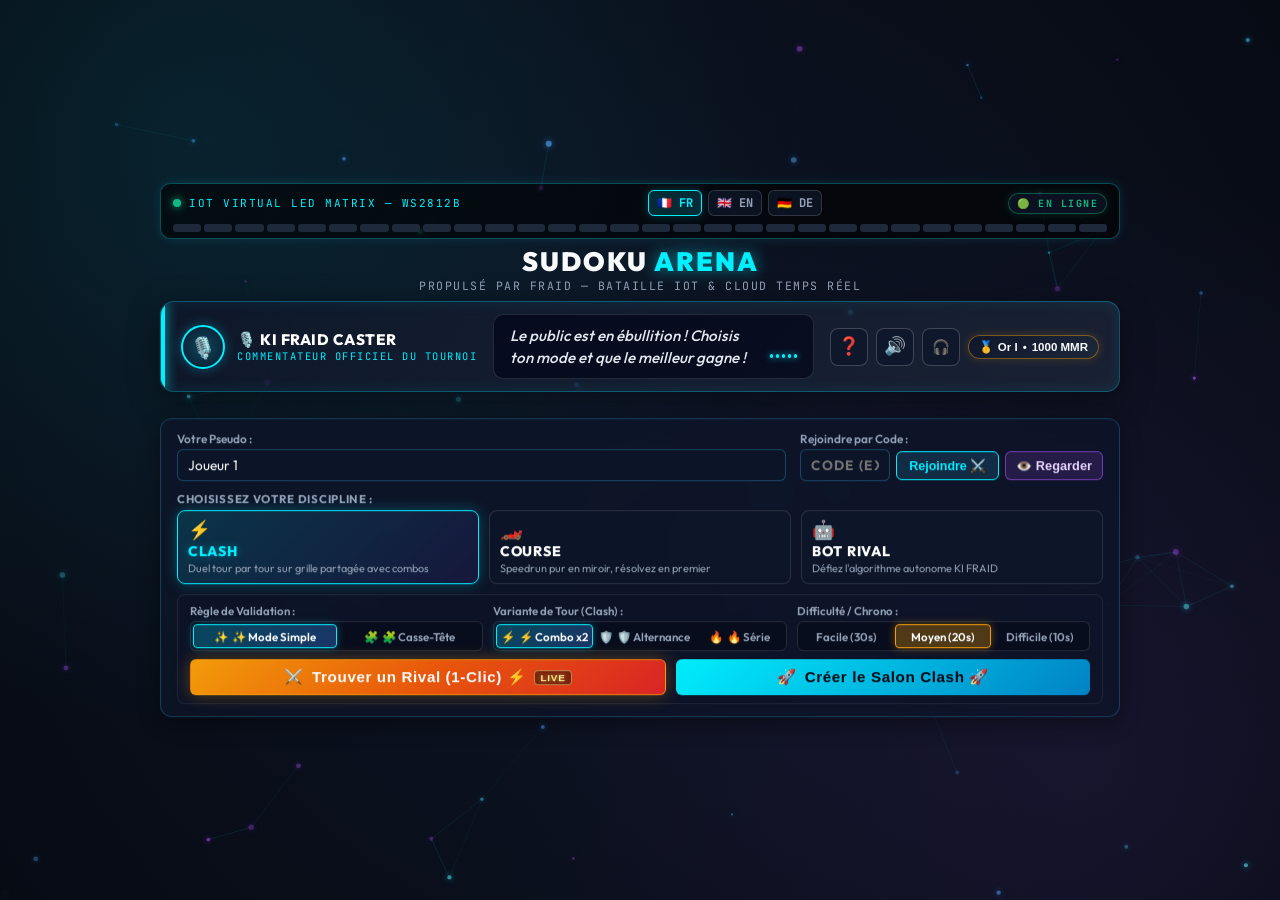
==== frontend/index.html @ df265c4c "fix(responsive): overhaul mobile viewport layout, touch targets, and segmented controls" ====
<!DOCTYPE html>
<html lang="fr">
<head>
    <meta charset="UTF-8">
    <meta name="viewport" content="width=device-width, initial-scale=1.0">
    <title>Sudoku Arena — Real-Time Multiplayer & AI</title>
    <meta name="description" content="Sudoku Arena – duel multijoueur en temps réel, IA KI FRAID, commentateur officiel et classements mondiaux.">
    <link rel="preconnect" href="https://fonts.googleapis.com">
    <link rel="preconnect" href="https://fonts.gstatic.com" crossorigin>
    <link href="https://fonts.googleapis.com/css2?family=JetBrains+Mono:wght@400;700;800&family=Outfit:wght@300;400;600;800;900&family=Rajdhani:wght@600;700&display=swap" rel="stylesheet">
    <!-- GSAP Animation Engine -->
    <script src="https://cdnjs.cloudflare.com/ajax/libs/gsap/3.12.5/gsap.min.js"></script>
    <link rel="stylesheet" href="css/style.css?v=19.0">
</head>
<body>
    <!-- Canvas particules de fond -->
    <canvas id="particleCanvas"></canvas>
    <div class="arena-container">
        <!-- Bandeau LED Virtuel IoT (WS2812b NeoPixel) -->
        <header class="iot-led-station">
            <div class="led-bar-label">
                <div class="iot-title-left">
                    <span class="pulse-dot" id="networkDot"></span>
                    <span data-i18n="iot_led_title">IOT VIRTUAL LED MATRIX — WS2812B</span>
                </div>
                <div class="lang-selector-group" id="langSelector">
                    <button class="lang-btn active" data-lang="fr" title="Français">🇫🇷 FR</button>
                    <button class="lang-btn" data-lang="en" title="English">🇬🇧 EN</button>
                    <button class="lang-btn" data-lang="de" title="Deutsch">🇩🇪 DE</button>
                </div>
                <div class="network-badge online" id="networkBadge">
                    <span id="networkStatusText" data-i18n="online_status">🟢 EN LIGNE</span>
                </div>
            </div>
            <div class="led-strip" id="ledStrip" role="region" aria-label="Bandeau LED de statut de jeu">
                <!-- 30 pixels LED générés par JS -->
            </div>
        </header>

        <!-- Titre & Statut -->
        <div class="brand-header">
            <h1 class="glitch-title">SUDOKU <span class="neon-accent">ARENA</span></h1>
            <p class="subtitle" data-i18n="subtitle">POWERED BY FRAID — REAL-TIME CLOUD & IOT BATTLE</p>
        </div>

        <!-- Pupitre Régie / Commentateur Officiel KI FRAID Caster -->
        <section class="caster-hud-card" id="casterHudCard" aria-label="Commentateur Officiel KI FRAID Caster">
            <div class="caster-profile">
                <div class="caster-avatar-ring">
                    <span class="caster-mic-glow">🎙️</span>
                </div>
                <div class="caster-info">
                    <span class="caster-name" data-i18n="caster_title">🎙️ KI FRAID CASTER</span>
                    <span class="caster-badge-sub" data-i18n="caster_badge">COMMENTATEUR OFFICIEL DU TOURNOI</span>
                </div>
            </div>
            <div class="caster-bubble-container" id="casterSpeechBubble">
                <p class="caster-speech-text" id="casterSpeechText">« Bienvenue dans l'arène ! Prépare tes neurones, chaque coup compte ! »</p>
            </div>
            <div class="caster-actions-row">
                <button id="btnOpenGuide" class="caster-audio-toggle" title="Guide & Règles de l'Arène" aria-label="Guide">❓</button>
                <button id="btnToggleVoice" class="caster-audio-toggle" title="Activer / Couper la voix de synthèse">
                    <span id="voiceIcon">🔊</span>
                </button>
                <a href="audio-benchmark.html" class="caster-audio-toggle" style="text-decoration:none;font-size:0.9rem;" title="Banc d'Essai & Choix des Voix">🎧</a>
                <button id="btnOpenProfile" class="player-rank-pill" title="Profil & Rang E-Sport">
                    <span id="profileRankIcon">🥇</span> <span id="profileRankTitle">Or I</span> • <span id="profileMmrText">1000 MMR</span>
                </button>
            </div>
        </section>

        <!-- Section Lobby (Arena Command Center) -->
        <main id="lobbySection" class="glass-card lobby-card command-center">
            <!-- Ligne Haut : Pseudo & Entrée Rapide Code Ami -->
            <div class="command-top-bar">
                <div class="player-identity-group">
                    <label for="playerName" data-i18n="your_name">Votre Pseudo :</label>
                    <input type="text" id="playerName" data-i18n-placeholder="pseudo_placeholder" placeholder="ex: NeoSolver" maxlength="15" value="Joueur 1">
                </div>
                <div class="quick-join-group">
                    <label for="joinCodeInput" data-i18n="join_title">Rejoindre par Code :</label>
                    <div class="quick-join-input-wrap">
                        <input type="text" id="joinCodeInput" data-i18n-placeholder="join_placeholder" placeholder="CODE" maxlength="4">
                        <button id="btnJoinRoom" class="btn btn-secondary btn-join-compact" data-i18n="btn_join">Rejoindre ⚔️</button>
                        <button id="btnSpectateRoom" class="btn btn-outline-spectate btn-join-compact" title="Observer le duel en direct" data-i18n="btn_spectate">👁️ Regarder</button>
                    </div>
                </div>
            </div>

            <!-- Choix de la Discipline E-Sport (3 Cartes Interactives) -->
            <div class="discipline-section">
                <span class="discipline-label" data-i18n="discipline_label">CHOISISSEZ VOTRE DISCIPLINE :</span>
                <div class="discipline-grid">
                    <!-- Carte 1 : Clash -->
                    <div class="discipline-card active" data-mode="clash" id="cardModeClash">
                        <div class="card-glow-indicator"></div>
                        <div class="discipline-icon">⚡</div>
                        <div class="discipline-title" data-i18n="mode_clash_title">CLASH</div>
                        <div class="discipline-desc" data-i18n="mode_clash_desc">Duel tour par tour sur grille partagée avec combos</div>
                    </div>

                    <!-- Carte 2 : Course -->
                    <div class="discipline-card" data-mode="race" id="cardModeRace">
                        <div class="card-glow-indicator"></div>
                        <div class="discipline-icon">🏎️</div>
                        <div class="discipline-title" data-i18n="mode_race_title">COURSE</div>
                        <div class="discipline-desc" data-i18n="mode_race_desc">Speedrun pur en miroir, résolvez en premier</div>
                    </div>

                    <!-- Carte 3 : Bot Rival -->
                    <div class="discipline-card" data-mode="solo_ai" id="cardModeAi">
                        <div class="card-glow-indicator"></div>
                        <div class="discipline-icon">🤖</div>
                        <div class="discipline-title" data-i18n="mode_ai_title">BOT RIVAL</div>
                        <div class="discipline-desc" data-i18n="mode_ai_desc">Défiez l'algorithme autonome KI FRAID</div>
                    </div>
                </div>
            </div>

            <!-- Paramètres Contextuels Intelligents -->
            <div class="parameters-deck" id="parametersDeck">
                <!-- Inputs cachés assurant la rétro-compatibilité 100% avec l'API -->
                <input type="hidden" id="gameMode" value="clash">
                <input type="hidden" id="clashRule" value="combo_capped">
                <input type="hidden" id="validationMode" value="simple">
                <input type="hidden" id="gameDifficulty" value="medium">

                <div class="params-row">
                    <!-- Règle de validation (Présente dans tous les modes) -->
                    <div class="param-item param-validation">
                        <label class="param-label" data-i18n="validation_rule_label">Règle de Validation :</label>
                        <div class="segmented-bar" id="segValidation">
                            <button type="button" class="seg-item active" data-val="simple" id="segValSimple">
                                <span class="seg-icon">✨</span> <span data-i18n="val_simple">Mode Simple</span>
                            </button>
                            <button type="button" class="seg-item" data-val="strict" id="segValStrict">
                                <span class="seg-icon">🧩</span> <span data-i18n="val_strict">Casse-Tête</span>
                            </button>
                        </div>
                    </div>

                    <!-- Variante de Tour (Uniquement en mode Clash) -->
                    <div class="param-item param-clash-rule" id="paramClashRuleWrap">
                        <label class="param-label" data-i18n="clash_rule_label">Variante de Tour (Clash) :</label>
                        <div class="segmented-bar" id="segClashRule">
                            <button type="button" class="seg-item active" data-val="combo_capped" title="1 coup bonus max">
                                <span class="seg-icon">⚡</span> <span data-i18n="clash_combo_capped">Combo x2</span>
                            </button>
                            <button type="button" class="seg-item" data-val="strict" title="1 coup par tour">
                                <span class="seg-icon">🛡️</span> <span data-i18n="clash_strict">Alternance</span>
                            </button>
                            <button type="button" class="seg-item" data-val="unlimited" title="Tant qu'on réussit">
                                <span class="seg-icon">🔥</span> <span data-i18n="clash_unlimited">Série</span>
                            </button>
                        </div>
                    </div>

                    <!-- Difficulté / Chrono -->
                    <div class="param-item param-diff">
                        <label class="param-label" id="labelDifficulty" data-i18n="difficulty_label">Difficulté / Chrono :</label>
                        <div class="segmented-bar seg-diff" id="segDiff">
                            <button type="button" class="seg-item seg-easy" data-val="easy" id="segDiffEasy">
                                <span data-i18n="diff_easy">Facile (30s)</span>
                            </button>
                            <button type="button" class="seg-item seg-medium active" data-val="medium" id="segDiffMedium">
                                <span data-i18n="diff_medium">Moyen (20s)</span>
                            </button>
                            <button type="button" class="seg-item seg-hard" data-val="hard" id="segDiffHard">
                                <span data-i18n="diff_hard">Difficile (10s)</span>
                            </button>
                        </div>
                    </div>
                </div>

                <!-- Boutons d'Action Lobby (Matchmaking 1-Clic & Salon Privé) -->
                <div class="lobby-launch-row" id="lobbyLaunchRow">
                    <button id="btnQuickMatch" class="btn btn-matchmaking btn-command-launch" type="button">
                        <span class="matchmaking-pulse-icon">⚔️</span>
                        <span id="quickMatchBtnText" data-i18n="btn_quick_match">Trouver un Rival (1-Clic) ⚡</span>
                        <span class="quick-match-badge">LIVE</span>
                    </button>
                    <button id="btnMainLaunch" class="btn btn-primary btn-command-launch" type="button">
                        <span id="launchBtnIcon">🚀</span>
                        <span id="launchBtnText" data-i18n="btn_create_clash">Créer le Salon Clash 🚀</span>
                    </button>
                </div>
            </div>
        </main>

        <!-- Section Match (Grille & Duels) -->
        <main id="gameSection" class="game-layout hidden">
            <!-- Panneau Haut : Match Info & Barres de Progression -->
            <div class="match-bar glass-card">
                <div class="room-badge">
                    <span data-i18n="room_label">SALON :</span> <span id="displayRoomCode" class="room-code-tag">----</span>
                    <span id="displayModeBadge" class="mode-badge">⚡ CLASH</span>
                    <span id="displaySpectatorBadge" class="spectator-badge-pill" title="Spectateurs en direct">👁️ <span id="spectatorCount">0</span></span>
                    <span id="spectatorRoleTag" class="spectator-role-tag hidden" data-i18n="spectator_role_label">MODE SPECTATEUR</span>
                </div>

                <!-- Ghost Progress Bars -->
                <div class="players-progress-container">
                    <div class="player-progress-bar" id="p1Card">
                        <div class="player-info">
                            <span id="p1Name" class="player-tag p1-tag" data-i18n="p1_default">Moi</span>
                            <span id="p1Score">0 pts</span>
                        </div>
                        <div class="track">
                            <div id="p1ProgressFill" class="fill fill-p1" style="width: 0%"></div>
                        </div>
                    </div>

                    <div class="player-progress-bar" id="p2Card">
                        <div class="player-info">
                            <span id="p2Name" class="player-tag p2-tag" data-i18n="p2_default">Adversaire</span>
                            <span id="p2Score">0 pts</span>
                        </div>
                        <div class="track">
                            <div id="p2ProgressFill" class="fill fill-p2" style="width: 0%"></div>
                        </div>
                    </div>
                </div>

                <div class="match-status-badge" id="matchStatusText" data-i18n="waiting_player">En attente...</div>

                <!-- Barre de Chrono par Tour (Mode Clash) -->
                <div class="turn-timer-wrapper" id="turnTimerWrapper">
                    <div class="turn-timer-header">
                        <span id="turnLabel" class="turn-label" data-i18n="your_turn">⏳ À VOTRE TOUR !</span>
                        <span id="turnCountdown" class="turn-seconds">20s</span>
                    </div>
                    <div class="turn-timer-track">
                        <div id="turnTimerFill" class="turn-timer-fill" style="width: 100%"></div>
                    </div>
                </div>
            </div>

            <!-- Grille Sudoku 9x9 et Clavier -->
            <div class="arena-board-wrapper">
                <div class="sudoku-board-container glass-card">
                    <div class="sudoku-grid" id="sudokuGrid">
                        <!-- 81 cellules générées par JS -->
                    </div>
                </div>

                <!-- Pavé Tactile / Contrôles -->
                <div class="controls-container glass-card">
                    <div class="numpad-grid">
                        <button class="numpad-btn" data-val="1">1</button>
                        <button class="numpad-btn" data-val="2">2</button>
                        <button class="numpad-btn" data-val="3">3</button>
                        <button class="numpad-btn" data-val="4">4</button>
                        <button class="numpad-btn" data-val="5">5</button>
                        <button class="numpad-btn" data-val="6">6</button>
                        <button class="numpad-btn" data-val="7">7</button>
                        <button class="numpad-btn" data-val="8">8</button>
                        <button class="numpad-btn" data-val="9">9</button>
                    </div>

                    <div class="board-actions">
                        <button id="btnErase" class="btn btn-action" data-i18n="btn_erase">Effacer ⌫</button>
                        <button id="btnStartGame" class="btn btn-primary hidden" data-i18n="btn_start">Démarrer le Duel 🔥</button>
                        <button id="btnLeaveRoom" class="btn btn-danger" data-i18n="btn_leave">Quitter 🚪</button>
                    </div>

                    <!-- Hype Wheel & Émotes E-Sport Spectateurs/Joueurs -->
                    <div class="emote-hype-container" id="emoteHypeContainer">
                        <div class="hype-meter-wrapper">
                            <span class="hype-label">🔥 HYPE</span>
                            <div class="hype-track">
                                <div id="hypeProgressFill" class="hype-fill" style="width: 50%"></div>
                            </div>
                            <span id="hypeScoreText" class="hype-pct">50%</span>
                        </div>
                        <div class="emote-buttons-row">
                            <button class="btn-emote" data-emote="fire" title="Feu ! (F)">🔥</button>
                            <button class="btn-emote" data-emote="brain" title="Galaxy Brain ! (B)">🧠</button>
                            <button class="btn-emote" data-emote="speed" title="Speedrun Flash ! (S)">⚡</button>
                            <button class="btn-emote" data-emote="panic" title="Panique ! (P)">😱</button>
                            <button class="btn-emote" data-emote="gg" title="GG / Bien joué ! (G)">👏</button>
                            <button class="btn-emote" data-emote="fraid" title="KI FRAID ! (K)">🤖</button>
                        </div>
                    </div>
                </div>

                <!-- Couche Particules d'Émotes Flottantes -->
                <div id="emoteParticleLayer" class="emote-particle-layer"></div>
            </div>
        </main>

        <!-- Overlay Décompte Synchrone 3.. 2.. 1.. -->
        <div id="countdownOverlay" class="countdown-overlay hidden">
            <div class="countdown-number" id="countdownNumber">3</div>
        </div>

        <!-- Modal Guide Officiel de l'Arène (Parcours Interactif) -->
        <div id="guideModal" class="modal-overlay hidden">
            <div class="modal-card glass-card guide-modal-card">
                <div class="guide-modal-header">
                    <span class="guide-badge-pill" data-i18n="guide_badge">🎙️ GUIDE OFFICIEL DE L'ARÈNE</span>
                    <button id="btnCloseGuide" class="btn-close-modal" aria-label="Fermer">✕</button>
                </div>
                
                <!-- Onglets Interactifs des Disciplines -->
                <div class="guide-tabs" id="guideTabs">
                    <button type="button" class="guide-tab-btn active" data-tab="clash" data-i18n="guide_tab_clash">⚡ Clash</button>
                    <button type="button" class="guide-tab-btn" data-tab="race" data-i18n="guide_tab_race">🏎️ Course</button>
                    <button type="button" class="guide-tab-btn" data-tab="ai" data-i18n="guide_tab_ai">🤖 Bot Rival</button>
                    <button type="button" class="guide-tab-btn" data-tab="rules" data-i18n="guide_tab_rules">✨ Règles</button>
                </div>

                <!-- Panneau de Contenu de l'Onglet -->
                <div class="guide-tab-body">
                    <p class="guide-tab-text" id="guideTabText" data-i18n="guide_clash_text">En Mode Clash, vous jouez sur la même grille au tour par tour ! Chaque coup valide rapporte des points et débloque un combo bonus. Réfléchissez vite, le chrono tourne !</p>
                </div>

                <div class="guide-modal-footer">
                    <button id="btnGuideVoice" class="btn btn-ai btn-sm" title="Écouter l'explication">
                        <span data-i18n="guide_btn_voice">🔊 Écouter l'explication</span>
                    </button>
                    <button id="btnGuideGotIt" class="btn btn-primary btn-sm" data-i18n="guide_btn_finish">J'ai compris ! 🚀</button>
                </div>
            </div>
        </div>
        <!-- Trigger de test Débriefing -->
        <button id="btnDebugGameOver" style="position:fixed;bottom:0;left:0;opacity:0.01;pointer-events:auto;z-index:9999;width:10px;height:10px;" onclick="if(window.showGameOver)window.showGameOver(true)"></button>

        <!-- Modal Fin de Partie (Carte Débriefing E-Sport) -->
        <div id="gameOverModal" class="modal-overlay hidden">
            <div class="modal-card glass-card post-game-card">
                <!-- En-tête : Titre & Badge E-Sport -->
                <div class="post-game-header">
                    <h2 id="modalWinnerTitle" class="neon-accent" data-i18n="victory_title">VICTOIRE ! 🏆</h2>
                    <div class="post-game-header-badges">
                        <span class="post-game-mmr-tag" id="postGameMmrDelta">+25 MMR 📈</span>
                        <div class="post-game-badge" id="postGameBadge">🏆 MAÎTRE DU COMBO</div>
                    </div>
                </div>

                <p id="modalWinnerDesc" class="post-game-desc" data-i18n="modal_winner_desc">Vous avez complété la grille en premier avec brio !</p>

                <!-- Grille des 4 Statistiques Clés -->
                <div class="post-game-stats-grid" id="postGameStatsGrid">
                    <div class="stat-tile">
                        <span class="stat-icon">⏱️</span>
                        <div class="stat-meta">
                            <span class="stat-val" id="statMatchTime">01:42</span>
                            <span class="stat-lbl" data-i18n="stat_time">DURÉE</span>
                        </div>
                    </div>
                    <div class="stat-tile">
                        <span class="stat-icon">🎯</span>
                        <div class="stat-meta">
                            <span class="stat-val" id="statAccuracy">94%</span>
                            <span class="stat-lbl" data-i18n="stat_accuracy">PRÉCISION</span>
                        </div>
                    </div>
                    <div class="stat-tile">
                        <span class="stat-icon">⚡</span>
                        <div class="stat-meta">
                            <span class="stat-val" id="statMaxCombo">x3</span>
                            <span class="stat-lbl" data-i18n="stat_max_combo">MAX COMBO</span>
                        </div>
                    </div>
                    <div class="stat-tile">
                        <span class="stat-icon">❌</span>
                        <div class="stat-meta">
                            <span class="stat-val" id="statErrors">1</span>
                            <span class="stat-lbl" data-i18n="stat_errors">FAUTES</span>
                        </div>
                    </div>
                </div>

                <!-- Débriefing Officiel du Caster KI FRAID -->
                <div class="post-game-debrief-box" id="postGameDebriefBox">
                    <div class="debrief-header">
                        <span class="debrief-caster-name" data-i18n="debrief_caster_title">🎙️ DÉBRIEFING DE KI FRAID CASTER</span>
                        <button id="btnReplayDebrief" class="btn-debrief-audio" title="Réécouter le débriefing">🔊</button>
                    </div>
                    <p class="debrief-text" id="modalDebriefText">« Une manche éclatante ! L'analyse tactique démontre une maîtrise remarquable sous pression. »</p>
                </div>

                <!-- Actions de Fin de Match -->
                <div class="post-game-actions">
                    <button id="btnShareCard" class="btn btn-secondary btn-sm" title="Copier le résumé du match">
                        <span data-i18n="btn_share_card">Copier le Bilan 📋</span>
                    </button>
                    <button id="btnRematch" class="btn btn-primary btn-sm" data-i18n="btn_rematch">Revanche Immédiate 🔄</button>
                    <button id="btnBackLobby" class="btn btn-secondary btn-sm" data-i18n="btn_lobby">Retour au Lobby</button>
                </div>
            </div>
        </div>

        <!-- Overlay Matchmaking Radar (Recherche 1-Clic) -->
        <div id="matchmakingOverlay" class="modal-overlay hidden">
            <div class="modal-content glass-card matchmaking-card">
                <div class="radar-container">
                    <div class="radar-circle radar-c1"></div>
                    <div class="radar-circle radar-c2"></div>
                    <div class="radar-circle radar-c3"></div>
                    <div class="radar-scanner-sweep"></div>
                    <div class="radar-center-icon">⚔️</div>
                </div>

                <h3 class="radar-title" data-i18n="radar_searching_title">Recherche d'un Rival en direct</h3>
                <div class="radar-timer" id="radarTimer">00:00</div>
                <p class="radar-subtitle" id="radarSubtitle" data-i18n="radar_searching_desc">Connexion au réseau e-sport des joueurs Sudoku Arena...</p>
                
                <div class="radar-stats-pill" id="radarStatsPill">
                    <span class="live-dot"></span> <span id="radarStatsText" data-i18n="radar_stats_loading">Salons en cours : analyse...</span>
                </div>

                <!-- Fallback IA après 8 secondes -->
                <div id="radarFallbackBox" class="radar-fallback-box hidden">
                    <div class="fallback-badge">⏱️ <span data-i18n="radar_no_human">Aucun rival humain disponible</span></div>
                    <p class="fallback-question" data-i18n="radar_fallback_prompt">Voulez-vous affronter l'IA KI FRAID immédiatement ou continuer d'attendre ?</p>
                    <div class="fallback-buttons">
                        <button id="btnFallbackAi" class="btn btn-warning btn-sm" type="button">
                            <span data-i18n="btn_challenge_ai_instant">🤖 Défier KI FRAID Immédiatement</span>
                        </button>
                        <button id="btnContinueWait" class="btn btn-secondary btn-sm" type="button">
                            <span data-i18n="btn_continue_waiting">⏳ Continuer d'attendre</span>
                        </button>
                    </div>
                </div>

                <div class="radar-actions">
                    <button id="btnCancelMatchmaking" class="btn btn-outline-danger btn-sm" type="button">
                        <span data-i18n="btn_cancel_search">❌ Annuler la recherche</span>
                    </button>
                </div>
            </div>
        </div>

        <!-- Modal Profil Joueur & Classement E-Sport -->
        <div id="profileModal" class="modal-overlay hidden">
            <div class="modal-card glass-card profile-modal-card">
                <div class="profile-modal-header">
                    <div class="profile-header-meta">
                        <span class="profile-avatar-icon" id="profileModalBadge">🥇</span>
                        <div>
                            <h3 class="profile-name" id="profileModalName">Joueur 1</h3>
                            <span class="profile-league-tag" id="profileModalLeague">Ligue Or I • 1000 MMR</span>
                        </div>
                    </div>
                    <button id="btnCloseProfile" class="btn-close-modal" aria-label="Fermer">✕</button>
                </div>

                <!-- 4 Statistiques Carrière -->
                <div class="profile-stats-grid">
                    <div class="pstat-box">
                        <span class="pstat-val" id="careerMatches">0</span>
                        <span class="pstat-lbl" data-i18n="stat_career_matches">MATCHS</span>
                    </div>
                    <div class="pstat-box">
                        <span class="pstat-val" id="careerWinrate">0%</span>
                        <span class="pstat-lbl" data-i18n="stat_career_winrate">VICTOIRES</span>
                    </div>
                    <div class="pstat-box">
                        <span class="pstat-val" id="careerAccuracy">100%</span>
                        <span class="pstat-lbl" data-i18n="stat_career_accuracy">PRÉCISION</span>
                    </div>
                    <div class="pstat-box">
                        <span class="pstat-val" id="careerMaxCombo">x0</span>
                        <span class="pstat-lbl" data-i18n="stat_career_combo">MAX COMBO</span>
                    </div>
                </div>

                <!-- Onglets Profil : Historique Récent vs Classement Arène -->
                <div class="profile-tabs">
                    <button type="button" class="ptab-btn active" data-ptab="history" id="ptabHistory" data-i18n="history_title">HISTORIQUE RÉCENT</button>
                    <button type="button" class="ptab-btn" data-ptab="leaderboard" id="ptabLeaderboard" data-i18n="leaderboard_title">TOP 5 ARÈNE</button>
                </div>

                <!-- Conteneur Historique Récent -->
                <div class="profile-tab-content" id="historyTabContent">
                    <div class="history-list" id="profileHistoryList">
                        <!-- Rempli dynamiquement -->
                    </div>
                </div>

                <!-- Conteneur Top 5 Leaderboard -->
                <div class="profile-tab-content hidden" id="leaderboardTabContent">
                    <div class="leaderboard-list" id="profileLeaderboardList">
                        <!-- Rempli dynamiquement depuis l'API -->
                    </div>
                </div>
            </div>
        </div>

        <!-- Toast de Notification (Feedbacks rejets / alertes) -->
        <div id="toastNotification" class="toast-notification hidden"></div>
    </div>

    <script src="js/i18n.js?v=19.0"></script>
    <script src="js/commentator.js?v=19.0"></script>
    <script src="js/app.js?v=19.0"></script>
    <script src="js/animations.js?v=19.0"></script>
</body>
</html>
---- frontend/css/style.css ----
@charset "UTF-8";

:root {
    --bg-dark: #070b14;
    --card-bg: rgba(15, 23, 42, 0.78);
    --border-color: rgba(56, 189, 248, 0.25);
    --neon-blue: #00f0ff;
    --neon-cyan: #00f0ff;
    --neon-purple: #a855f7;
    --neon-pink: #f43f5e;
    --neon-green: #10b981;
    --neon-amber: #f59e0b;
    --neon-red: #ef4444;
    --text-primary: #f8fafc;
    --text-secondary: #94a3b8;
    --cell-fixed: #38bdf8;
    --cell-user: #10b981;
    --cell-error: #ef4444;
}

* {
    box-sizing: border-box;
    margin: 0;
    padding: 0;
}

/* Background Canvas Cyber Mesh */
#particleCanvas {
    position: fixed;
    top: 0;
    left: 0;
    width: 100vw;
    height: 100vh;
    z-index: 0;
    pointer-events: none;
}

html, body {
    margin: 0;
    padding: 0;
    box-sizing: border-box;
    min-height: 100%;
}

body {
    background-color: var(--bg-dark);
    background-image: 
        radial-gradient(circle at 15% 15%, rgba(0, 240, 255, 0.09) 0%, transparent 45%),
        radial-gradient(circle at 85% 85%, rgba(168, 85, 247, 0.09) 0%, transparent 45%),
        radial-gradient(circle at 50% 50%, rgba(15, 23, 42, 0.8) 0%, transparent 100%);
    color: var(--text-primary);
    font-family: 'Outfit', -apple-system, BlinkMacSystemFont, sans-serif;
    min-height: 100vh;
    min-height: 100dvh;
    overflow-x: hidden;
    overflow-y: auto; /* Permet le défilement fluide dans le lobby */
    display: flex;
    justify-content: center;
    align-items: flex-start;
    padding: 6px 10px;
}

body.in-game,
body:has(#gameSection:not(.hidden)),
body:has(.arena-container.in-game) {
    overflow: hidden !important;
    padding: 2px 8px !important;
    align-items: stretch !important;
    height: 100dvh !important;
    max-height: 100dvh !important;
}

.arena-container {
    position: relative;
    z-index: 1;
    width: 100%;
    max-width: 960px;
    display: flex;
    flex-direction: column;
    justify-content: flex-start;
    gap: 6px;
    margin: auto;
    transition: filter 0.3s ease;
}

.arena-container.combo-flash {
    animation: arenaComboFlash 0.5s ease-out;
}

@keyframes arenaComboFlash {
    0% { filter: drop-shadow(0 0 30px rgba(0, 240, 255, 0.9)); }
    100% { filter: none; }
}

/* En cours de partie, masquer le gros titre pour maximiser l'espace de la grille */
.arena-container.in-game .brand-header {
    display: none;
}

/* Bandeau LED Virtuel IoT */
.iot-led-station {
    background: rgba(0, 0, 0, 0.6);
    border: 1px solid rgba(0, 240, 255, 0.3);
    border-radius: 10px;
    padding: 6px 12px;
    box-shadow: 0 0 12px rgba(0, 240, 255, 0.12);
}

.led-bar-label {
    display: flex;
    justify-content: space-between;
    align-items: center;
    gap: 8px;
    font-family: 'JetBrains Mono', monospace;
    font-size: 11px;
    color: var(--neon-blue);
    letter-spacing: 1.5px;
    margin-bottom: 8px;
}

.iot-title-left {
    display: flex;
    align-items: center;
    gap: 8px;
}

.network-badge {
    display: inline-flex;
    align-items: center;
    gap: 6px;
    font-size: 10px;
    color: #94a3b8;
    background: rgba(15, 23, 42, 0.7);
    padding: 3px 8px;
    border-radius: 12px;
    border: 1px solid rgba(255, 255, 255, 0.1);
    font-weight: 700;
    transition: all 0.3s ease;
}

.network-badge.online {
    color: var(--neon-green);
    border-color: rgba(16, 185, 129, 0.4);
    box-shadow: 0 0 8px rgba(16, 185, 129, 0.2);
}

.network-badge.reconnecting {
    color: #f59e0b;
    border-color: rgba(245, 158, 11, 0.4);
    box-shadow: 0 0 8px rgba(245, 158, 11, 0.2);
}

.network-badge.offline {
    color: var(--neon-red);
    border-color: rgba(239, 68, 68, 0.4);
    box-shadow: 0 0 8px rgba(239, 68, 68, 0.2);
}

.helper-text {
    font-size: 0.75rem;
    color: #94a3b8;
    margin-top: 4px;
    display: block;
    line-height: 1.3;
    font-style: italic;
}

.pulse-dot {
    width: 8px;
    height: 8px;
    background: var(--neon-green);
    border-radius: 50%;
    box-shadow: 0 0 8px var(--neon-green);
    animation: pulse 1.5s infinite;
}

.pulse-dot.reconnecting {
    background: #f59e0b;
    box-shadow: 0 0 8px #f59e0b;
}

.pulse-dot.offline {
    background: var(--neon-red);
    box-shadow: 0 0 8px var(--neon-red);
}

@keyframes pulse {
    0%, 100% { opacity: 1; transform: scale(1); }
    50% { opacity: 0.4; transform: scale(0.8); }
}

.led-strip {
    display: grid;
    grid-template-columns: repeat(30, 1fr);
    gap: 3px;
    height: 8px;
}

.led-pixel {
    background: #1e293b;
    border-radius: 3px;
    transition: background-color 0.45s cubic-bezier(0.4, 0, 0.2, 1), box-shadow 0.45s ease, opacity 0.45s ease;
}

.led-pixel.active-p1 {
    background: var(--neon-blue);
    box-shadow: 0 0 10px var(--neon-blue);
}

.led-pixel.active-p2 {
    background: var(--neon-purple);
    box-shadow: 0 0 10px var(--neon-purple);
}

.led-pixel.dim {
    opacity: 0.25;
}

.led-pixel.green {
    background: var(--neon-green);
    box-shadow: 0 0 12px var(--neon-green);
}

.led-pixel.red {
    background: var(--neon-red);
    box-shadow: 0 0 12px var(--neon-red);
}

.led-pixel.blue {
    background: var(--neon-blue);
    box-shadow: 0 0 10px var(--neon-blue);
}

.led-pixel.rainbow {
    background: linear-gradient(45deg, #ff007f, #00f0ff);
    box-shadow: 0 0 12px #00f0ff;
}

/* Glass Card */
.glass-card {
    background: var(--card-bg);
    backdrop-filter: blur(12px);
    border: 1px solid var(--border-color);
    border-radius: 12px;
    padding: 14px 18px;
    box-shadow: 0 6px 24px rgba(0, 0, 0, 0.4);
}

/* Brand Header */
.brand-header {
    text-align: center;
    padding: 2px 0;
}

.glitch-title {
    font-size: 1.65rem;
    font-weight: 900;
    letter-spacing: 2px;
    line-height: 1.1;
}

.neon-accent {
    color: var(--neon-blue);
    text-shadow: 0 0 16px rgba(0, 240, 255, 0.6);
}

.subtitle {
    font-family: 'JetBrains Mono', monospace;
    font-size: 0.72rem;
    color: var(--text-secondary);
    letter-spacing: 1.5px;
    margin-top: 2px;
}

/* Lobby Section */
.lobby-card h2 {
    font-size: 1.1rem;
    margin-bottom: 8px;
    text-align: center;
}

.form-group {
    margin-bottom: 10px;
}

.form-group label, .select-group label {
    display: block;
    font-size: 0.78rem;
    color: var(--text-secondary);
    margin-bottom: 3px;
    font-weight: 600;
}

input, select {
    width: 100%;
    background: rgba(15, 23, 42, 0.85);
    border: 1px solid rgba(56, 189, 248, 0.3);
    border-radius: 6px;
    padding: 6px 10px;
    color: var(--text-primary);
    font-size: 0.85rem;
    font-family: inherit;
    outline: none;
    transition: border-color 0.2s, box-shadow 0.2s;
}

input:focus, select:focus {
    border-color: var(--neon-blue);
    box-shadow: 0 0 8px rgba(0, 240, 255, 0.3);
}

.actions-grid {
    display: grid;
    grid-template-columns: repeat(3, 1fr);
    gap: 10px;
}

@media (max-width: 768px) {
    .actions-grid {
        grid-template-columns: 1fr;
    }
}

.action-box {
    background: rgba(15, 23, 42, 0.65);
    border: 1px solid rgba(255, 255, 255, 0.08);
    border-radius: 10px;
    padding: 10px 12px;
    display: flex;
    flex-direction: column;
    justify-content: space-between;
    gap: 8px;
}

.action-box h3 {
    font-size: 0.95rem;
    color: var(--neon-blue);
    margin: 0;
}

.action-box p {
    font-size: 0.72rem;
    color: #94a3b8;
    line-height: 1.25;
    margin: 0;
}

/* Hero Card pour KI FRAID */
.action-box.ai-box {
    border-color: rgba(168, 85, 247, 0.35);
    background: linear-gradient(180deg, rgba(30, 27, 75, 0.45) 0%, rgba(15, 23, 42, 0.75) 100%);
    box-shadow: 0 4px 20px rgba(168, 85, 247, 0.12);
    position: relative;
    overflow: hidden;
    padding: 10px;
}

.action-box.ai-box:hover {
    border-color: var(--neon-purple);
    box-shadow: 0 0 20px rgba(168, 85, 247, 0.3);
}

.ai-hero-card {
    position: relative;
    width: 100%;
    flex: 1;
    min-height: 180px;
    height: auto;
    border-radius: 8px;
    overflow: hidden;
    border: 1px solid rgba(168, 85, 247, 0.4);
    box-shadow: 0 0 14px rgba(168, 85, 247, 0.25);
    display: flex;
    flex-direction: column;
    justify-content: flex-end;
}

.ai-hero-img {
    position: absolute;
    top: 0;
    left: 0;
    width: 100%;
    height: 100%;
    object-fit: cover;
    object-position: center 20%;
    transition: transform 0.4s ease;
    z-index: 1;
}

.action-box.ai-box:hover .ai-hero-img {
    transform: scale(1.06);
}

.ai-hero-overlay {
    position: relative;
    z-index: 2;
    background: linear-gradient(180deg, rgba(15, 23, 42, 0) 0%, rgba(10, 15, 30, 0.75) 35%, rgba(10, 15, 30, 0.95) 100%);
    padding: 10px 10px 8px 10px;
    display: flex;
    flex-direction: column;
    gap: 4px;
}

.ai-hero-overlay .ai-status-pill {
    font-family: 'JetBrains Mono', monospace;
    font-size: 0.62rem;
    font-weight: 700;
    color: #e9d5ff;
    background: rgba(168, 85, 247, 0.35);
    padding: 2px 7px;
    border-radius: 6px;
    border: 1px solid rgba(168, 85, 247, 0.5);
    width: fit-content;
    letter-spacing: 0.8px;
    text-shadow: 0 0 8px rgba(168, 85, 247, 0.6);
}

.ai-hero-title {
    font-size: 1.05rem;
    font-weight: 800;
    color: #ffffff;
    margin: 0;
    text-shadow: 0 0 12px rgba(168, 85, 247, 0.7);
    letter-spacing: 0.5px;
}

.ai-hero-desc {
    font-size: 0.70rem;
    color: #cbd5e1;
    line-height: 1.25;
    margin: 0;
}

.action-desc {
    font-size: 0.74rem;
    color: #94a3b8;
    line-height: 1.35;
    margin-top: 4px;
}

.input-inline {
    display: flex;
    gap: 6px;
    align-items: center;
}

.input-inline input {
    flex: 1;
    min-width: 0;
    text-transform: uppercase;
    font-family: 'JetBrains Mono', monospace;
    font-weight: 700;
    text-align: center;
    letter-spacing: 2px;
}

.input-inline .btn {
    white-space: nowrap;
    flex-shrink: 0;
}

/* Buttons */
.btn {
    border: none;
    border-radius: 6px;
    padding: 8px 14px;
    font-size: 0.88rem;
    font-weight: 700;
    cursor: pointer;
    transition: all 0.2s ease;
    display: inline-flex;
    justify-content: center;
    align-items: center;
    gap: 6px;
}

.btn-primary {
    background: linear-gradient(135deg, #00f0ff, #0284c7);
    color: #030712;
}

.btn-primary:hover {
    box-shadow: 0 0 14px rgba(0, 240, 255, 0.5);
    transform: translateY(-1px);
}

.btn-secondary {
    background: rgba(56, 189, 248, 0.15);
    border: 1px solid var(--neon-blue);
    color: var(--neon-blue);
}

.btn-secondary:hover {
    background: rgba(56, 189, 248, 0.25);
}

.btn-ai {
    background: linear-gradient(135deg, #a855f7, #6366f1);
    color: white;
}

.btn-ai:hover {
    box-shadow: 0 0 14px rgba(168, 85, 247, 0.5);
    transform: translateY(-1px);
}

.btn-danger {
    background: rgba(239, 68, 68, 0.2);
    border: 1px solid var(--neon-red);
    color: var(--neon-red);
}

.btn-action {
    background: rgba(255, 255, 255, 0.1);
    color: white;
}

/* Game Layout */
.game-layout {
    display: flex;
    flex-direction: column;
    gap: 16px;
}

.match-bar {
    display: flex;
    flex-wrap: wrap;
    justify-content: space-between;
    align-items: center;
    gap: 16px;
    padding: 16px 20px;
}

.room-code-tag {
    font-family: 'JetBrains Mono', monospace;
    color: var(--neon-blue);
    font-weight: 700;
    background: rgba(0, 240, 255, 0.1);
    padding: 4px 8px;
    border-radius: 4px;
}

.players-progress-container {
    flex: 1;
    display: flex;
    gap: 20px;
    min-width: 260px;
}

.player-progress-bar {
    flex: 1;
}

.player-info {
    display: flex;
    justify-content: space-between;
    font-size: 0.85rem;
    margin-bottom: 4px;
}

.p1-tag { color: var(--neon-blue); font-weight: 700; }
.p2-tag { color: var(--neon-purple); font-weight: 700; }

.track {
    width: 100%;
    height: 8px;
    background: #1e293b;
    border-radius: 4px;
    overflow: hidden;
}

.fill {
    height: 100%;
    transition: width 0.3s ease;
}

.fill-p1 { background: var(--neon-blue); box-shadow: 0 0 8px var(--neon-blue); }
.fill-p2 { background: var(--neon-purple); box-shadow: 0 0 8px var(--neon-purple); }

.mode-badge {
    font-size: 0.75rem;
    font-weight: 800;
    background: rgba(168, 85, 247, 0.2);
    border: 1px solid var(--neon-purple);
    color: var(--neon-purple);
    padding: 3px 8px;
    border-radius: 12px;
    margin-left: 8px;
    letter-spacing: 1px;
}

/* Barre de Chrono par Tour (Mode Clash) */
.turn-timer-wrapper {
    width: 100%;
    margin-top: 8px;
    padding-top: 10px;
    border-top: 1px solid rgba(255, 255, 255, 0.08);
}

.turn-timer-header {
    display: flex;
    justify-content: space-between;
    align-items: center;
    font-family: 'JetBrains Mono', monospace;
    font-size: 0.85rem;
    margin-bottom: 6px;
}

.turn-label {
    font-weight: 700;
    color: var(--neon-blue);
    letter-spacing: 1px;
}

.turn-seconds {
    font-weight: 800;
    color: var(--neon-blue);
}

.turn-timer-track {
    width: 100%;
    height: 6px;
    background: #1e293b;
    border-radius: 3px;
    overflow: hidden;
}

.turn-timer-fill {
    height: 100%;
    background: var(--neon-blue);
    box-shadow: 0 0 10px var(--neon-blue);
    transition: width 0.1s linear, background-color 0.3s ease;
}

.turn-timer-fill.warning {
    background: #f59e0b;
    box-shadow: 0 0 10px #f59e0b;
}

.turn-timer-fill.danger {
    background: var(--neon-red);
    box-shadow: 0 0 12px var(--neon-red);
    animation: dangerPulse 0.5s infinite;
}

@keyframes dangerPulse {
    0%, 100% { opacity: 1; }
    50% { opacity: 0.5; }
}

/* Halo du Joueur Actif (Tour en cours) */
.player-progress-bar.active-turn {
    padding: 6px 10px;
    background: rgba(0, 240, 255, 0.1);
    border: 1px solid var(--neon-blue);
    border-radius: 8px;
    box-shadow: 0 0 14px rgba(0, 240, 255, 0.25);
    transform: scale(1.02);
    transition: all 0.3s ease;
}

.player-progress-bar.active-turn.is-p2 {
    background: rgba(168, 85, 247, 0.1);
    border-color: var(--neon-purple);
    box-shadow: 0 0 14px rgba(168, 85, 247, 0.25);
}

.cell.error-red {
    background: rgba(239, 68, 68, 0.45) !important;
    color: var(--neon-red) !important;
    animation: shake 0.35s ease-in-out;
}
.arena-board-wrapper {
    display: flex;
    justify-content: center;
    align-items: center;
    gap: 12px;
    width: 100%;
    flex: 1;
    min-height: 0;
}

.sudoku-board-container {
    display: flex;
    justify-content: center;
    align-items: center;
    padding: 2px;
    flex-shrink: 0;
}

.sudoku-grid {
    display: grid;
    grid-template-columns: repeat(9, 1fr);
    grid-template-rows: repeat(9, 1fr);
    gap: 2px;
    width: min(320px, calc(100dvh - 110px), 48vw);
    height: min(320px, calc(100dvh - 110px), 48vw);
    aspect-ratio: 1 / 1;
    background: #1e293b;
    border: 3px solid var(--neon-blue);
    border-radius: 8px;
    padding: 2px;
    box-shadow: 0 0 18px rgba(0, 240, 255, 0.2);
}

.cell {
    background: #0b132b;
    display: flex;
    justify-content: center;
    align-items: center;
    font-size: clamp(1rem, 2.6vh, 1.45rem);
    font-weight: 700;
    cursor: pointer;
    user-select: none;
    transition: background 0.15s, color 0.15s;
    aspect-ratio: 1 / 1;
}

.cell:hover {
    background: #1c2541;
}

.cell.selected {
    background: rgba(0, 240, 255, 0.28);
    outline: 2px solid var(--neon-blue);
    box-shadow: 0 0 12px rgba(0, 240, 255, 0.4);
}

.cell.related {
    background: rgba(56, 189, 248, 0.08);
}

.cell.same-number {
    background: rgba(0, 240, 255, 0.2);
    color: var(--neon-blue);
    box-shadow: inset 0 0 6px rgba(0, 240, 255, 0.3);
}

.cell.fixed {
    color: var(--cell-fixed);
    cursor: default;
}

.cell.user-filled {
    color: var(--cell-user);
    animation: cellPop 0.25s ease-out;
}

.cell.opponent-filled {
    color: var(--neon-purple);
    text-shadow: 0 0 10px rgba(168, 85, 247, 0.6);
    animation: cellPop 0.25s ease-out;
}

@keyframes cellPop {
    0% { transform: scale(0.7); }
    70% { transform: scale(1.15); }
    100% { transform: scale(1); }
}

.controls-container {
    display: flex;
    flex-direction: column;
    justify-content: space-between;
    gap: 4px;
    padding: 3px 6px;
    width: min(180px, 28vw);
    max-height: min(320px, calc(100dvh - 110px));
    flex-shrink: 0;
}

.controls-container.disabled-turn {
    opacity: 0.55;
    pointer-events: none;
    filter: grayscale(0.5);
    transition: opacity 0.25s ease, filter 0.25s ease;
}

.sudoku-grid.disabled-turn .cell:not(.fixed):not(.user-filled):not(.opponent-filled) {
    cursor: not-allowed;
}

.cell.error-shake {
    animation: shake 0.3s ease-in-out;
    background: rgba(239, 68, 68, 0.3);
}

@keyframes shake {
    0%, 100% { transform: translateX(0); }
    25% { transform: translateX(-4px); }
    75% { transform: translateX(4px); }
}

/* Bordures des blocs 3x3 */
.cell:nth-child(3n) { border-right: 2px solid rgba(56, 189, 248, 0.6); }
.cell:nth-child(9n) { border-right: none; }
.cell:nth-child(n+19):nth-child(-n+27),
.cell:nth-child(n+46):nth-child(-n+54) {
    border-bottom: 2px solid rgba(56, 189, 248, 0.6);
}

/* Pavé Tactile */
.numpad-grid {
    display: grid;
    grid-template-columns: repeat(3, 1fr);
    gap: 6px;
}

.numpad-btn {
    background: rgba(15, 23, 42, 0.9);
    border: 1px solid rgba(56, 189, 248, 0.25);
    border-radius: 6px;
    padding: 10px 0;
    font-size: 1.3rem;
    font-weight: 800;
    color: white;
    cursor: pointer;
    transition: all 0.15s;
}

.numpad-btn:hover {
    background: var(--neon-blue);
    color: #030712;
    box-shadow: 0 0 10px var(--neon-blue);
}

.board-actions {
    display: grid;
    grid-template-columns: 1fr 1fr;
    gap: 6px;
}

#btnStartGame {
    grid-column: span 2;
}

/* Responsive Tablette & Mobile (<= 768px) */
@media (max-width: 768px) {
    .arena-board-wrapper {
        flex-direction: column;
        align-items: center;
        gap: 8px;
    }

    .sudoku-board-container {
        padding: 6px;
        width: 100%;
        max-width: 370px;
    }

    .sudoku-grid {
        width: min(350px, calc(100dvh - 290px), 94vw);
        height: min(350px, calc(100dvh - 290px), 94vw);
    }

    .controls-container {
        width: 100%;
        max-width: 370px;
        padding: 8px;
        gap: 6px;
    }

    .numpad-grid {
        grid-template-columns: repeat(9, 1fr);
        gap: 4px;
    }

    .numpad-btn {
        padding: 10px 0;
        font-size: 1.15rem;
    }
}

/* Responsive Petit Mobile (<= 480px) */
@media (max-width: 480px) {
    .match-bar {
        padding: 6px 10px;
        gap: 6px;
    }

    .room-badge {
        font-size: 0.8rem;
    }

    .players-progress-container {
        min-width: 100%;
        gap: 8px;
    }

    .player-info {
        font-size: 0.75rem;
    }

    .numpad-btn {
        padding: 8px 0;
        font-size: 1rem;
    }
}

/* Modals */
.modal-overlay {
    position: fixed;
    top: 0; left: 0; right: 0; bottom: 0;
    background: rgba(3, 7, 18, 0.85);
    display: flex;
    justify-content: center;
    align-items: center;
    z-index: 100;
}

.modal-card {
    text-align: center;
    max-width: 420px;
    width: 90%;
}

.modal-actions {
    display: flex;
    gap: 12px;
    margin-top: 20px;
    justify-content: center;
}

/* Overlay Décompte Synchrone */
.countdown-overlay {
    position: fixed;
    top: 0; left: 0; right: 0; bottom: 0;
    background: rgba(3, 7, 18, 0.7);
    backdrop-filter: blur(8px);
    display: flex;
    justify-content: center;
    align-items: center;
    z-index: 200;
}

.countdown-number {
    font-size: 8rem;
    font-weight: 900;
    color: var(--neon-blue);
    text-shadow: 0 0 40px var(--neon-blue), 0 0 80px rgba(0, 240, 255, 0.6);
    animation: zoomPulse 0.9s cubic-bezier(0.2, 0.8, 0.2, 1);
}

@keyframes zoomPulse {
    0% { transform: scale(0.3); opacity: 0; }
    50% { transform: scale(1.15); opacity: 1; }
    100% { transform: scale(1); opacity: 0.9; }
}

.hidden {
    display: none !important;
}

/* Toast Notification (Feedback immédiat non intrusif) */
.toast-notification {
    position: fixed;
    top: 20px;
    left: 50%;
    transform: translateX(-50%);
    background: rgba(15, 23, 42, 0.94);
    backdrop-filter: blur(12px);
    border: 1px solid var(--neon-red);
    color: #f8fafc;
    padding: 10px 22px;
    border-radius: 10px;
    font-family: 'Outfit', sans-serif;
    font-size: 0.95rem;
    font-weight: 600;
    box-shadow: 0 0 24px rgba(239, 68, 68, 0.4);
    z-index: 1000;
    pointer-events: none;
    animation: toastSlideDown 0.3s ease-out;
}

.toast-notification.success {
    border-color: var(--neon-green);
    box-shadow: 0 0 24px rgba(16, 185, 129, 0.4);
}

.toast-notification.info {
    border-color: var(--neon-blue);
    box-shadow: 0 0 24px rgba(0, 240, 255, 0.4);
}

@keyframes toastSlideDown {
    from { opacity: 0; transform: translate(-50%, -15px); }
    to { opacity: 1; transform: translate(-50%, 0); }
}

/* In-Game Zero-Scroll Optimization */
body.in-game,
body:has(.arena-container.in-game),
body:has(#gameSection:not(.hidden)) {
    overflow: hidden !important;
    padding: 0 !important;
    align-items: stretch !important;
    height: 100dvh !important;
    max-height: 100dvh !important;
}

.arena-container.in-game,
.arena-container:has(#gameSection:not(.hidden)) {
    height: 100dvh !important;
    max-height: 100dvh !important;
    overflow: hidden !important;
    padding: 2px 8px !important;
    gap: 3px !important;
    display: flex !important;
    flex-direction: column !important;
}

.arena-container.in-game .brand-header,
.arena-container:has(#gameSection:not(.hidden)) .brand-header {
    display: none !important;
}

.arena-container.in-game .iot-led-station,
.arena-container:has(#gameSection:not(.hidden)) .iot-led-station {
    padding: 1px 6px !important;
    margin: 0 !important;
    background: transparent !important;
    border: none !important;
    box-shadow: none !important;
}

.arena-container.in-game .led-bar-label,
.arena-container:has(#gameSection:not(.hidden)) .led-bar-label {
    display: none !important; /* Masque l'intitulé et le sélecteur de langue en plein match */
}

.arena-container.in-game .led-strip,
.arena-container:has(#gameSection:not(.hidden)) .led-strip {
    height: 4px !important;
}

.arena-container.in-game .caster-hud-card,
.arena-container:has(#gameSection:not(.hidden)) .caster-hud-card {
    padding: 2px 8px !important;
    min-height: 22px !important;
    margin: 0 !important;
    gap: 6px !important;
    background: rgba(15, 23, 42, 0.95) !important;
    border: 1px solid rgba(0, 240, 255, 0.3) !important;
    border-radius: 6px !important;
}

.arena-container.in-game .caster-avatar-ring,
.arena-container:has(#gameSection:not(.hidden)) .caster-avatar-ring {
    width: 20px !important;
    height: 20px !important;
}

.arena-container.in-game .caster-mic-glow,
.arena-container:has(#gameSection:not(.hidden)) .caster-mic-glow {
    font-size: 0.72rem !important;
}

.arena-container.in-game .caster-info,
.arena-container:has(#gameSection:not(.hidden)) .caster-info {
    display: none !important;
}

.arena-container.in-game .caster-bubble-container,
.arena-container:has(#gameSection:not(.hidden)) .caster-bubble-container {
    padding: 1px 6px !important;
    background: transparent !important;
    border: none !important;
}

.arena-container.in-game .caster-speech-text,
.arena-container:has(#gameSection:not(.hidden)) .caster-speech-text {
    font-size: 0.74rem !important;
    line-height: 1.15 !important;
    color: var(--neon-cyan) !important;
}

.arena-container.in-game .caster-audio-toggle,
.arena-container:has(#gameSection:not(.hidden)) .caster-audio-toggle {
    width: 20px !important;
    height: 20px !important;
    font-size: 0.72rem !important;
}

.arena-container.in-game .match-bar,
.arena-container:has(#gameSection:not(.hidden)) .match-bar {
    padding: 2px 8px !important;
    gap: 4px !important;
    margin: 0 !important;
}

.arena-container.in-game .turn-timer-wrapper,
.arena-container:has(#gameSection:not(.hidden)) .turn-timer-wrapper {
    margin-top: 1px !important;
    padding-top: 1px !important;
    border-top: none !important;
}

.arena-container.in-game .turn-timer-header,
.arena-container:has(#gameSection:not(.hidden)) .turn-timer-header {
    font-size: 0.72rem !important;
    margin-bottom: 1px !important;
}

.arena-container.in-game .turn-timer-track,
.arena-container:has(#gameSection:not(.hidden)) .turn-timer-track {
    height: 3px !important;
}

.arena-container.in-game .game-layout,
.arena-container:has(#gameSection:not(.hidden)) .game-layout {
    flex: 1 !important;
    min-height: 0 !important;
    display: flex !important;
    flex-direction: column !important;
    gap: 4px !important;
    overflow: hidden !important;
}

.arena-container.in-game .arena-board-wrapper,
.arena-container:has(#gameSection:not(.hidden)) .arena-board-wrapper {
    flex: 1 !important;
    min-height: 0 !important;
    display: flex !important;
    justify-content: center !important;
    align-items: center !important;
    gap: 12px !important;
    width: 100% !important;
}

.arena-container.in-game .sudoku-board-container,
.arena-container:has(#gameSection:not(.hidden)) .sudoku-board-container {
    padding: 1px !important;
    display: flex !important;
    justify-content: center !important;
    align-items: center !important;
    flex-shrink: 0 !important;
}

.arena-container.in-game .sudoku-grid,
.arena-container:has(#gameSection:not(.hidden)) .sudoku-grid {
    width: min(325px, calc(100dvh - 120px), 48vw) !important;
    height: min(325px, calc(100dvh - 120px), 48vw) !important;
}

.arena-container.in-game .cell,
.arena-container:has(#gameSection:not(.hidden)) .cell {
    font-size: clamp(0.9rem, 2vh, 1.25rem) !important;
}

.arena-container.in-game .controls-container,
.arena-container:has(#gameSection:not(.hidden)) .controls-container {
    width: min(180px, 28vw) !important;
    padding: 3px 6px !important;
    gap: 4px !important;
    max-height: min(325px, calc(100dvh - 120px)) !important;
    justify-content: space-between !important;
}

.arena-container.in-game .numpad-grid,
.arena-container:has(#gameSection:not(.hidden)) .numpad-grid {
    gap: 3px !important;
}

.arena-container.in-game .numpad-btn,
.arena-container:has(#gameSection:not(.hidden)) .numpad-btn {
    padding: 4px 0 !important;
    font-size: 1rem !important;
    min-height: 28px !important;
    border-radius: 6px !important;
}

.arena-container.in-game .board-actions,
.arena-container:has(#gameSection:not(.hidden)) .board-actions {
    gap: 3px !important;
}

.arena-container.in-game .board-actions .btn,
.arena-container:has(#gameSection:not(.hidden)) .board-actions .btn {
    padding: 4px 6px !important;
    font-size: 0.74rem !important;
    min-height: 26px !important;
}

/* Optimisation Spécifique Écrans de Petite Hauteur (Laptops 1366x768, écrans <= 640px) */
@media (max-height: 640px) {
    .arena-container.in-game,
    .arena-container:has(#gameSection:not(.hidden)) {
        padding: 1px 6px !important;
        gap: 2px !important;
    }

    .arena-container.in-game .iot-led-station,
    .arena-container:has(#gameSection:not(.hidden)) .iot-led-station {
        padding: 1px 6px !important;
    }

    .arena-container.in-game .iot-title-left span:last-child,
    .arena-container:has(#gameSection:not(.hidden)) .iot-title-left span:last-child {
        display: none !important;
    }

    .arena-container.in-game .led-bar-label,
    .arena-container:has(#gameSection:not(.hidden)) .led-bar-label {
        display: none !important;
    }

    .arena-container.in-game .caster-hud-card,
    .arena-container:has(#gameSection:not(.hidden)) .caster-hud-card {
        padding: 1px 6px !important;
        min-height: 20px !important;
    }

    .arena-container.in-game .caster-speech-text,
    .arena-container:has(#gameSection:not(.hidden)) .caster-speech-text {
        font-size: 0.70rem !important;
        line-height: 1.1 !important;
    }

    .arena-container.in-game .match-bar,
    .arena-container:has(#gameSection:not(.hidden)) .match-bar {
        padding: 2px 6px !important;
        gap: 2px !important;
    }

    .arena-container.in-game .room-badge,
    .arena-container:has(#gameSection:not(.hidden)) .room-badge {
        font-size: 0.70rem !important;
    }

    .arena-container.in-game .player-info,
    .arena-container:has(#gameSection:not(.hidden)) .player-info {
        font-size: 0.68rem !important;
        margin-bottom: 0 !important;
    }

    .arena-container.in-game .track,
    .arena-container:has(#gameSection:not(.hidden)) .track {
        height: 3px !important;
    }

    .arena-container.in-game .turn-timer-wrapper,
    .arena-container:has(#gameSection:not(.hidden)) .turn-timer-wrapper {
        margin-top: 1px !important;
        padding-top: 1px !important;
    }

    .arena-container.in-game .turn-timer-header,
    .arena-container:has(#gameSection:not(.hidden)) .turn-timer-header {
        font-size: 0.68rem !important;
        margin-bottom: 1px !important;
    }

    .arena-container.in-game .turn-timer-track,
    .arena-container:has(#gameSection:not(.hidden)) .turn-timer-track {
        height: 3px !important;
    }

    .arena-container.in-game .sudoku-grid,
    .arena-container:has(#gameSection:not(.hidden)) .sudoku-grid {
        width: min(320px, calc(100dvh - 110px), 50vw) !important;
        height: min(320px, calc(100dvh - 110px), 50vw) !important;
    }

    .arena-container.in-game .controls-container,
    .arena-container:has(#gameSection:not(.hidden)) .controls-container {
        width: min(175px, 28vw) !important;
        padding: 2px 5px !important;
        gap: 3px !important;
        max-height: min(320px, calc(100dvh - 110px)) !important;
    }

    .arena-container.in-game .numpad-btn,
    .arena-container:has(#gameSection:not(.hidden)) .numpad-btn {
        padding: 3px 0 !important;
        font-size: 0.95rem !important;
        min-height: 26px !important;
    }

    .arena-container.in-game .board-actions .btn,
    .arena-container:has(#gameSection:not(.hidden)) .board-actions .btn {
        padding: 3px 5px !important;
        font-size: 0.70rem !important;
        min-height: 24px !important;
    }
}

/* Optimisation Compacte du Lobby pour Écrans <= 680px (Visibilité directe des boutons de lancement) */
@media (max-height: 680px) {
    body:not(.in-game) {
        padding: 2px 8px;
    }

    body:not(.in-game) .brand-header {
        padding: 0;
        margin-bottom: 2px;
    }

    body:not(.in-game) .glitch-title {
        font-size: 1.25rem;
    }

    body:not(.in-game) .subtitle {
        display: none;
    }

    body:not(.in-game) .iot-led-station {
        padding: 2px 8px;
    }

    body:not(.in-game) .caster-hud-card {
        padding: 2px 8px;
        min-height: 24px;
        gap: 6px;
    }

    body:not(.in-game) .caster-speech-text {
        font-size: 0.74rem;
        line-height: 1.15;
    }

    body:not(.in-game) .lobby-card {
        padding: 6px 10px;
    }

    body:not(.in-game) .lobby-card h2 {
        font-size: 0.95rem;
        margin-bottom: 2px;
    }

    body:not(.in-game) .form-group {
        margin-bottom: 4px;
    }

    body:not(.in-game) .form-group label,
    body:not(.in-game) .select-group label {
        font-size: 0.70rem;
        margin-bottom: 1px;
    }

    body:not(.in-game) input,
    body:not(.in-game) select {
        padding: 3px 6px;
        font-size: 0.75rem;
    }

    body:not(.in-game) .actions-grid {
        gap: 6px;
    }

    body:not(.in-game) .action-box {
        padding: 6px 8px;
        gap: 4px;
        border-radius: 8px;
    }

    body:not(.in-game) .action-box h3 {
        font-size: 0.85rem;
    }

    body:not(.in-game) .select-group {
        margin-bottom: 2px;
    }

    body:not(.in-game) .helper-text {
        font-size: 0.60rem;
        line-height: 1.1;
        margin-top: 1px;
    }

    body:not(.in-game) .btn {
        padding: 4px 8px;
        font-size: 0.76rem;
        min-height: 26px;
    }

    body:not(.in-game) .ai-hero-card {
        flex: 1;
        min-height: 160px;
        height: auto;
    }

    body:not(.in-game) .ai-hero-overlay {
        padding: 6px 8px;
        gap: 3px;
    }

    body:not(.in-game) .ai-hero-title {
        font-size: 0.95rem;
    }

    body:not(.in-game) .ai-hero-desc {
        font-size: 0.68rem;
        line-height: 1.25;
    }

    body:not(.in-game) .action-desc {
        font-size: 0.68rem;
        line-height: 1.25;
    }
}

@media (max-width: 768px) {
    .arena-container.in-game {
        padding: 4px 8px;
        gap: 6px;
    }

    .arena-container.in-game .iot-led-station {
        display: none;
    }

    .arena-container.in-game .match-bar {
        padding: 6px 10px;
        gap: 6px;
    }

    .arena-container.in-game .sudoku-grid {
        width: min(340px, calc(100dvh - 190px), 92vw);
        height: min(340px, calc(100dvh - 190px), 92vw);
    }

    .arena-container.in-game .controls-container {
        padding: 4px;
        gap: 4px;
        max-width: min(340px, 92vw);
    }

    .arena-container.in-game .numpad-btn {
        padding: 8px 0;
        font-size: 1.1rem;
    }

    .arena-container.in-game #btnStartGame {
        padding: 8px;
        font-size: 0.85rem;
    }
}

/* ========================================================
   SELECTEUR DE LANGUE TRILINGUE (FR / EN / DE)
======================================================== */
.lang-selector-group {
    display: flex;
    gap: 6px;
    align-items: center;
}

.lang-btn {
    background: rgba(15, 23, 42, 0.7);
    border: 1px solid rgba(255, 255, 255, 0.15);
    color: #94a3b8;
    padding: 4px 8px;
    border-radius: 6px;
    font-size: 0.75rem;
    font-weight: 700;
    cursor: pointer;
    font-family: 'JetBrains Mono', monospace;
    transition: all 0.2s ease;
}

.lang-btn:hover {
    color: #fff;
    border-color: var(--neon-cyan);
}

.lang-btn.active {
    background: rgba(6, 182, 212, 0.2);
    color: var(--neon-cyan);
    border-color: var(--neon-cyan);
    box-shadow: 0 0 10px rgba(6, 182, 212, 0.3);
}

/* ========================================================
   PUPITRE DU COMMENTATEUR : KI FRAID CASTER
======================================================== */
.caster-hud-card {
    display: flex;
    align-items: center;
    gap: 16px;
    padding: 12px 20px;
    margin-bottom: 20px;
    background: linear-gradient(135deg, rgba(15, 23, 42, 0.85) 0%, rgba(30, 41, 59, 0.7) 100%);
    border: 1px solid rgba(6, 182, 212, 0.4);
    border-radius: 14px;
    box-shadow: 0 8px 32px rgba(0, 0, 0, 0.4), inset 0 0 15px rgba(6, 182, 212, 0.1);
    position: relative;
    overflow: hidden;
}

.caster-hud-card::before {
    content: '';
    position: absolute;
    top: 0;
    left: 0;
    width: 4px;
    height: 100%;
    background: var(--neon-cyan);
    box-shadow: 0 0 12px var(--neon-cyan);
}

.caster-profile {
    display: flex;
    align-items: center;
    gap: 12px;
    flex-shrink: 0;
}

.caster-avatar-ring {
    width: 44px;
    height: 44px;
    border-radius: 50%;
    background: radial-gradient(circle, rgba(6, 182, 212, 0.3) 0%, rgba(15, 23, 42, 0.9) 100%);
    border: 2px solid var(--neon-cyan);
    box-shadow: 0 0 12px rgba(6, 182, 212, 0.4);
    display: flex;
    align-items: center;
    justify-content: center;
}

.caster-mic-glow {
    font-size: 1.3rem;
    animation: micPulse 2s infinite ease-in-out;
}

@keyframes micPulse {
    0%, 100% { transform: scale(1); filter: drop-shadow(0 0 2px var(--neon-cyan)); }
    50% { transform: scale(1.1); filter: drop-shadow(0 0 8px var(--neon-cyan)); }
}

.caster-info {
    display: flex;
    flex-direction: column;
}

.caster-name {
    font-family: 'Outfit', sans-serif;
    font-weight: 800;
    font-size: 0.95rem;
    color: #fff;
    letter-spacing: 0.5px;
}

.caster-badge-sub {
    font-family: 'JetBrains Mono', monospace;
    font-size: 0.65rem;
    color: var(--neon-cyan);
    letter-spacing: 1.5px;
    text-transform: uppercase;
}

.caster-bubble-container {
    flex: 1;
    background: rgba(2, 6, 23, 0.65);
    border: 1px solid rgba(255, 255, 255, 0.12);
    border-radius: 10px;
    padding: 10px 16px;
    position: relative;
    display: flex;
    align-items: center;
    justify-content: space-between;
    gap: 12px;
}

.caster-visualizer {
    display: inline-flex;
    align-items: flex-end;
    gap: 3px;
    height: 22px;
    flex-shrink: 0;
}

.caster-visualizer .vbar {
    width: 3px;
    height: 4px;
    background: var(--neon-cyan);
    border-radius: 2px;
    box-shadow: 0 0 6px var(--neon-cyan);
    transition: height 0.08s ease;
}

.caster-visualizer.speaking .vbar {
    background: linear-gradient(to top, var(--neon-cyan), var(--neon-purple));
    box-shadow: 0 0 10px var(--neon-cyan);
}

.caster-speech-text {
    margin: 0;
    font-size: 0.95rem;
    color: #e2e8f0;
    font-style: italic;
    font-weight: 500;
    line-height: 1.4;
    transition: all 0.3s ease;
}

.caster-speech-bubble.pop-anim {
    animation: bubblePop 0.35s cubic-bezier(0.175, 0.885, 0.32, 1.275);
}

@keyframes bubblePop {
    0% { transform: scale(0.97); opacity: 0.6; }
    50% { transform: scale(1.02); }
    100% { transform: scale(1); opacity: 1; }
}

.caster-audio-toggle {
    background: rgba(15, 23, 42, 0.8);
    border: 1px solid rgba(255, 255, 255, 0.2);
    color: #fff;
    width: 38px;
    height: 38px;
    border-radius: 8px;
    display: flex;
    align-items: center;
    justify-content: center;
    cursor: pointer;
    font-size: 1.1rem;
    transition: all 0.2s ease;
}

.caster-audio-toggle:hover {
    border-color: var(--neon-cyan);
    transform: scale(1.08);
}

.caster-actions-row {
    display: flex;
    align-items: center;
    gap: 8px;
}

@media (max-width: 640px) {
    .caster-hud-card {
        flex-direction: column;
        align-items: stretch;
        gap: 8px;
        padding: 8px 12px;
    }
    .caster-profile {
        width: 100%;
        display: flex;
        align-items: center;
        gap: 8px;
    }
    .caster-bubble-container {
        width: 100%;
        padding: 6px 12px;
        min-height: auto;
    }
    .caster-actions-row {
        width: 100%;
        display: flex;
        align-items: center;
        justify-content: space-between;
        gap: 6px;
    }
    .player-rank-pill {
        flex: 1;
        justify-content: center;
        padding: 5px 10px;
        font-size: 0.74rem;
        white-space: nowrap;
    }
}

/* ==========================================================================
   Arena Command Center (Compact E-Sport Architecture)
   ========================================================================== */

.command-center {
    padding: 12px 16px;
    display: flex;
    flex-direction: column;
    gap: 10px;
    box-sizing: border-box;
}

.command-top-bar {
    display: flex;
    justify-content: space-between;
    align-items: flex-end;
    gap: 14px;
}

.player-identity-group {
    flex: 1;
}

.player-identity-group label,
.quick-join-group label {
    display: block;
    font-size: 0.74rem;
    color: var(--text-secondary);
    margin-bottom: 3px;
    font-weight: 600;
}

.quick-join-group {
    display: flex;
    flex-direction: column;
}

.quick-join-input-wrap {
    display: flex;
    gap: 6px;
    align-items: center;
}

.quick-join-input-wrap input {
    width: 90px;
    text-transform: uppercase;
    text-align: center;
    font-weight: 700;
    letter-spacing: 0.1em;
}

.btn-join-compact {
    padding: 6px 12px;
    font-size: 0.78rem;
    white-space: nowrap;
}

/* Discipline Selection Grid (3 E-Sport Cards) */
.discipline-section {
    display: flex;
    flex-direction: column;
    gap: 4px;
}

.discipline-label {
    font-size: 0.72rem;
    font-weight: 700;
    color: #94a3b8;
    letter-spacing: 0.06em;
}

.discipline-grid {
    display: grid;
    grid-template-columns: repeat(3, 1fr);
    gap: 10px;
}

.discipline-card {
    background: rgba(15, 23, 42, 0.75);
    border: 1px solid rgba(255, 255, 255, 0.12);
    border-radius: 8px;
    padding: 8px 10px;
    cursor: pointer;
    transition: all 0.22s ease;
    position: relative;
    overflow: hidden;
    display: flex;
    flex-direction: column;
    gap: 2px;
    user-select: none;
}

.discipline-card:hover {
    border-color: rgba(6, 182, 212, 0.5);
    background: rgba(30, 41, 59, 0.85);
    transform: translateY(-1px);
}

.discipline-card.active {
    background: linear-gradient(135deg, rgba(6, 182, 212, 0.2) 0%, rgba(30, 27, 75, 0.6) 100%);
    border-color: var(--neon-cyan);
    box-shadow: 0 0 14px rgba(6, 182, 212, 0.35);
}

.discipline-card[data-mode="solo_ai"].active {
    background: linear-gradient(135deg, rgba(168, 85, 247, 0.2) 0%, rgba(30, 27, 75, 0.6) 100%);
    border-color: var(--neon-purple);
    box-shadow: 0 0 14px rgba(168, 85, 247, 0.35);
}

.discipline-icon {
    font-size: 1.15rem;
    line-height: 1;
}

.discipline-title {
    font-size: 0.88rem;
    font-weight: 800;
    color: #fff;
    letter-spacing: 0.05em;
}

.discipline-card.active .discipline-title {
    color: var(--neon-cyan);
    text-shadow: 0 0 8px rgba(6, 182, 212, 0.5);
}

.discipline-card[data-mode="solo_ai"].active .discipline-title {
    color: var(--neon-purple);
    text-shadow: 0 0 8px rgba(168, 85, 247, 0.5);
}

.discipline-desc {
    font-size: 0.68rem;
    color: #94a3b8;
    line-height: 1.25;
}

/* Parameters Deck & Contextual Rows */
.parameters-deck {
    background: rgba(15, 23, 42, 0.6);
    border: 1px solid rgba(255, 255, 255, 0.08);
    border-radius: 8px;
    padding: 8px 12px;
    display: flex;
    flex-direction: column;
    gap: 8px;
}

.params-row {
    display: grid;
    grid-template-columns: 1fr 1fr 1fr;
    gap: 10px;
    align-items: start;
}

.params-row.two-cols {
    grid-template-columns: 1fr 1fr;
}

.param-item {
    display: flex;
    flex-direction: column;
    gap: 3px;
}

.param-label {
    font-size: 0.72rem;
    font-weight: 600;
    color: #94a3b8;
}

/* Segmented Bar Controls (No default button whiteout) */
.segmented-bar {
    display: flex;
    background: rgba(10, 15, 30, 0.85);
    border: 1px solid rgba(255, 255, 255, 0.12);
    border-radius: 6px;
    padding: 2px;
    gap: 2px;
    height: 30px;
    box-sizing: border-box;
    width: 100%;
}

.seg-item {
    flex: 1;
    background: transparent;
    border: none;
    outline: none;
    color: #94a3b8;
    font-family: inherit;
    font-size: 0.72rem;
    font-weight: 600;
    border-radius: 4px;
    cursor: pointer;
    display: inline-flex;
    align-items: center;
    justify-content: center;
    gap: 4px;
    transition: all 0.2s ease;
    padding: 0 4px;
    white-space: nowrap;
    user-select: none;
}

.seg-item:hover {
    color: #fff;
    background: rgba(255, 255, 255, 0.06);
}

.seg-item.active {
    background: linear-gradient(135deg, rgba(6, 182, 212, 0.35) 0%, rgba(59, 130, 246, 0.35) 100%);
    color: #ffffff;
    border: 1px solid var(--neon-cyan);
    box-shadow: 0 0 8px rgba(6, 182, 212, 0.35);
}

/* Difficultés avec codes couleur e-sport */
.seg-item.seg-easy.active {
    background: rgba(16, 185, 129, 0.3);
    border-color: var(--neon-green);
    box-shadow: 0 0 8px rgba(16, 185, 129, 0.4);
}

.seg-item.seg-medium.active {
    background: rgba(245, 158, 11, 0.3);
    border-color: #f59e0b;
    box-shadow: 0 0 8px rgba(245, 158, 11, 0.4);
}

.seg-item.seg-hard.active {
    background: rgba(239, 68, 68, 0.3);
    border-color: var(--neon-red);
    box-shadow: 0 0 8px rgba(239, 68, 68, 0.4);
}

.btn-command-launch {
    width: 100%;
    padding: 8px 16px;
    font-size: 0.95rem;
    font-weight: 800;
    letter-spacing: 0.04em;
    border-radius: 6px;
    cursor: pointer;
    display: flex;
    align-items: center;
    justify-content: center;
    gap: 8px;
    transition: all 0.25s ease;
}

/* ==========================================================================
   Guide Modal Styling (Tabbed Academy)
   ========================================================================== */

.guide-modal-card {
    max-width: 500px;
    width: 90%;
    padding: 18px 22px;
    background: rgba(10, 15, 30, 0.95);
    border: 1px solid rgba(168, 85, 247, 0.45);
    box-shadow: 0 0 35px rgba(168, 85, 247, 0.25), 0 15px 40px rgba(0, 0, 0, 0.7);
    border-radius: 12px;
}

.guide-modal-header {
    display: flex;
    justify-content: space-between;
    align-items: center;
    margin-bottom: 12px;
}

.guide-badge-pill {
    font-size: 0.74rem;
    font-weight: 700;
    color: var(--neon-purple);
    letter-spacing: 0.06em;
}

.guide-tabs {
    display: flex;
    gap: 6px;
    background: rgba(15, 23, 42, 0.8);
    border: 1px solid rgba(255, 255, 255, 0.1);
    border-radius: 6px;
    padding: 3px;
    margin-bottom: 12px;
}

.guide-tab-btn {
    flex: 1;
    background: transparent;
    border: none;
    outline: none;
    color: #94a3b8;
    font-family: inherit;
    font-size: 0.74rem;
    font-weight: 600;
    padding: 6px 8px;
    border-radius: 4px;
    cursor: pointer;
    transition: all 0.2s ease;
    user-select: none;
}

.guide-tab-btn:hover {
    color: #fff;
    background: rgba(255, 255, 255, 0.06);
}

.guide-tab-btn.active {
    background: linear-gradient(135deg, rgba(168, 85, 247, 0.3) 0%, rgba(6, 182, 212, 0.3) 100%);
    color: #fff;
    border: 1px solid var(--neon-cyan);
    box-shadow: 0 0 10px rgba(6, 182, 212, 0.35);
}

.guide-tab-body {
    background: rgba(15, 23, 42, 0.75);
    border: 1px solid rgba(255, 255, 255, 0.1);
    border-radius: 8px;
    padding: 14px 16px;
    min-height: 85px;
    display: flex;
    align-items: center;
    margin-bottom: 14px;
}

.guide-tab-text {
    font-size: 0.86rem;
    color: #cbd5e1;
    line-height: 1.45;
    margin: 0;
}

.guide-modal-footer {
    display: flex;
    justify-content: space-between;
    align-items: center;
}

.btn-sm {
    padding: 6px 14px;
    font-size: 0.8rem;
}

/* ==========================================================================
   Post-Game E-Sport Debrief Card
   ========================================================================== */

.post-game-card {
    max-width: 540px;
    width: 92%;
    padding: 16px 20px;
    background: rgba(10, 15, 30, 0.96);
    border: 1px solid rgba(6, 182, 212, 0.45);
    box-shadow: 0 0 40px rgba(6, 182, 212, 0.25), 0 20px 45px rgba(0, 0, 0, 0.85);
    border-radius: 12px;
    display: flex;
    flex-direction: column;
    gap: 10px;
}

.post-game-header {
    display: flex;
    justify-content: space-between;
    align-items: center;
    border-bottom: 1px solid rgba(255, 255, 255, 0.08);
    padding-bottom: 8px;
}

.post-game-header h2 {
    font-size: 1.35rem;
    font-weight: 800;
    margin: 0;
    font-family: 'Rajdhani', sans-serif;
    letter-spacing: 0.05em;
}

.post-game-badge {
    background: linear-gradient(135deg, rgba(168, 85, 247, 0.25) 0%, rgba(6, 182, 212, 0.25) 100%);
    border: 1px solid var(--neon-cyan);
    color: #fff;
    font-size: 0.72rem;
    font-weight: 800;
    letter-spacing: 0.08em;
    padding: 4px 10px;
    border-radius: 20px;
    box-shadow: 0 0 12px rgba(6, 182, 212, 0.3);
}

.post-game-desc {
    font-size: 0.8rem;
    color: #94a3b8;
    margin: 0;
}

.post-game-stats-grid {
    display: grid;
    grid-template-columns: repeat(4, 1fr);
    gap: 8px;
}

.stat-tile {
    background: rgba(15, 23, 42, 0.8);
    border: 1px solid rgba(255, 255, 255, 0.08);
    border-radius: 8px;
    padding: 6px 8px;
    display: flex;
    align-items: center;
    gap: 7px;
    transition: transform 0.2s ease, border-color 0.2s ease;
}

.stat-tile:hover {
    transform: translateY(-2px);
    border-color: rgba(6, 182, 212, 0.4);
}

.stat-icon {
    font-size: 1.15rem;
    flex-shrink: 0;
}

.stat-meta {
    display: flex;
    flex-direction: column;
}

.stat-val {
    font-family: 'JetBrains Mono', monospace;
    font-size: 0.92rem;
    font-weight: 800;
    color: var(--neon-cyan);
    line-height: 1.1;
}

.stat-lbl {
    font-size: 0.58rem;
    font-weight: 700;
    color: #64748b;
    letter-spacing: 0.06em;
    text-transform: uppercase;
}

.post-game-debrief-box {
    background: rgba(6, 182, 212, 0.06);
    border: 1px solid rgba(6, 182, 212, 0.22);
    border-radius: 8px;
    padding: 9px 12px;
}

.debrief-header {
    display: flex;
    justify-content: space-between;
    align-items: center;
    margin-bottom: 4px;
}

.debrief-caster-name {
    font-size: 0.68rem;
    font-weight: 700;
    color: var(--neon-cyan);
    font-family: 'Rajdhani', sans-serif;
    letter-spacing: 0.06em;
}

.btn-debrief-audio {
    background: transparent;
    border: none;
    cursor: pointer;
    font-size: 0.88rem;
    color: #cbd5e1;
    transition: transform 0.15s ease;
    padding: 0;
}

.btn-debrief-audio:hover {
    transform: scale(1.18);
}

.debrief-text {
    font-size: 0.8rem;
    color: #cbd5e1;
    line-height: 1.35;
    margin: 0;
    font-style: italic;
}

.post-game-actions {
    display: flex;
    justify-content: center;
    gap: 8px;
    margin-top: 2px;
}

/* ==========================================================================
   Matchmaking 1-Clic & Radar Overlay
   ========================================================================== */

.lobby-launch-row {
    display: grid;
    grid-template-columns: 1.15fr 1fr;
    gap: 10px;
    width: 100%;
}

.lobby-launch-row.solo-mode {
    grid-template-columns: 1fr;
}

@media (max-width: 640px) {
    .lobby-launch-row {
        grid-template-columns: 1fr;
    }
}

.btn-matchmaking {
    background: linear-gradient(135deg, #f59e0b 0%, #ea580c 50%, #dc2626 100%);
    color: #ffffff;
    border: 1px solid rgba(245, 158, 11, 0.7);
    box-shadow: 0 0 16px rgba(245, 158, 11, 0.35);
    position: relative;
    overflow: hidden;
}

.btn-matchmaking:hover {
    box-shadow: 0 0 25px rgba(245, 158, 11, 0.6), 0 0 35px rgba(234, 88, 12, 0.4);
    transform: translateY(-1px);
}

.matchmaking-pulse-icon {
    display: inline-block;
    animation: iconPulse 1.4s infinite ease-in-out;
}

@keyframes iconPulse {
    0%, 100% { transform: scale(1); }
    50% { transform: scale(1.22); filter: drop-shadow(0 0 6px #f59e0b); }
}

.quick-match-badge {
    background: rgba(0, 0, 0, 0.45);
    border: 1px solid rgba(254, 240, 138, 0.5);
    border-radius: 4px;
    padding: 1px 5px;
    font-size: 0.62rem;
    font-weight: 900;
    letter-spacing: 0.08em;
    color: #fef08a;
    text-shadow: 0 0 4px rgba(254, 240, 138, 0.6);
}

/* Modal Card Matchmaking Radar */
.matchmaking-card {
    max-width: 440px;
    width: 90%;
    padding: 20px 22px;
    background: rgba(10, 15, 30, 0.97);
    border: 1px solid rgba(245, 158, 11, 0.45);
    box-shadow: 0 0 40px rgba(245, 158, 11, 0.25), 0 20px 50px rgba(0, 0, 0, 0.9);
    border-radius: 14px;
    display: flex;
    flex-direction: column;
    align-items: center;
    text-align: center;
    gap: 10px;
}

.radar-container {
    position: relative;
    width: 120px;
    height: 120px;
    display: flex;
    align-items: center;
    justify-content: center;
    margin: 2px 0 4px 0;
}

.radar-circle {
    position: absolute;
    border-radius: 50%;
    border: 1px solid rgba(245, 158, 11, 0.3);
}

.radar-c1 { width: 36px; height: 36px; border-color: rgba(245, 158, 11, 0.55); }
.radar-c2 { width: 76px; height: 76px; border-color: rgba(245, 158, 11, 0.35); }
.radar-c3 { width: 116px; height: 116px; border-color: rgba(245, 158, 11, 0.2); }

.radar-scanner-sweep {
    position: absolute;
    width: 116px;
    height: 116px;
    border-radius: 50%;
    background: conic-gradient(from 0deg, rgba(245, 158, 11, 0.45) 0deg, rgba(245, 158, 11, 0) 65deg, transparent 65deg);
    animation: radarSweep 2s linear infinite;
}

@keyframes radarSweep {
    from { transform: rotate(0deg); }
    to { transform: rotate(360deg); }
}

.radar-center-icon {
    position: relative;
    z-index: 2;
    font-size: 1.6rem;
    animation: iconPulse 1.2s infinite ease-in-out;
}

.radar-title {
    font-size: 1.2rem;
    font-weight: 800;
    color: #ffffff;
    margin: 0;
    font-family: 'Rajdhani', sans-serif;
    letter-spacing: 0.05em;
}

.radar-timer {
    font-family: 'JetBrains Mono', monospace;
    font-size: 1.55rem;
    font-weight: 900;
    color: #f59e0b;
    text-shadow: 0 0 14px rgba(245, 158, 11, 0.6);
    line-height: 1;
}

.radar-subtitle {
    font-size: 0.76rem;
    color: #94a3b8;
    margin: 0;
    max-width: 340px;
    line-height: 1.3;
}

.radar-stats-pill {
    display: inline-flex;
    align-items: center;
    gap: 6px;
    background: rgba(15, 23, 42, 0.85);
    border: 1px solid rgba(255, 255, 255, 0.1);
    border-radius: 20px;
    padding: 3px 10px;
    font-size: 0.72rem;
    color: #cbd5e1;
}

.live-dot {
    width: 7px;
    height: 7px;
    border-radius: 50%;
    background: #10b981;
    box-shadow: 0 0 8px #10b981;
    animation: dotBlink 1.2s infinite ease-in-out;
}

@keyframes dotBlink {
    0%, 100% { opacity: 1; }
    50% { opacity: 0.25; }
}

/* Fallback IA Box */
.radar-fallback-box {
    width: 100%;
    background: rgba(245, 158, 11, 0.09);
    border: 1px solid rgba(245, 158, 11, 0.35);
    border-radius: 8px;
    padding: 8px 10px;
    display: flex;
    flex-direction: column;
    gap: 6px;
    align-items: center;
    animation: fadeIn 0.3s ease-out;
}

.fallback-badge {
    font-size: 0.70rem;
    font-weight: 700;
    color: #f59e0b;
    letter-spacing: 0.04em;
}

.fallback-question {
    font-size: 0.74rem;
    color: #e2e8f0;
    margin: 0;
    line-height: 1.3;
}

.fallback-buttons {
    display: flex;
    gap: 8px;
    width: 100%;
    justify-content: center;
    margin-top: 2px;
}

.btn-warning {
    background: linear-gradient(135deg, #f59e0b, #d97706);
    color: #1e1b4b;
    border: 1px solid #f59e0b;
    font-weight: 800;
}

.btn-warning:hover {
    box-shadow: 0 0 14px rgba(245, 158, 11, 0.5);
    transform: translateY(-1px);
}

.btn-outline-danger {
    background: transparent;
    border: 1px solid rgba(239, 68, 68, 0.5);
    color: #f87171;
    cursor: pointer;
    border-radius: 6px;
    transition: all 0.2s ease;
}

.btn-outline-danger:hover {
    background: rgba(239, 68, 68, 0.15);
    border-color: #ef4444;
    color: #fff;
}

.radar-actions {
    margin-top: 2px;
}

/* ==========================================================================
   Mode Spectateur & Réactions / Émotes Rapides (Option C)
   ========================================================================== */

.btn-outline-spectate {
    background: rgba(168, 85, 247, 0.15);
    border: 1px solid rgba(168, 85, 247, 0.6);
    color: #e9d5ff;
    padding: 6px 10px;
    font-size: 0.8rem;
    font-weight: 700;
    border-radius: 6px;
    cursor: pointer;
    transition: all 0.2s ease;
    white-space: nowrap;
}

.btn-outline-spectate:hover {
    background: rgba(168, 85, 247, 0.35);
    box-shadow: 0 0 10px rgba(168, 85, 247, 0.4);
    color: #ffffff;
}

.spectator-badge-pill {
    display: inline-flex;
    align-items: center;
    gap: 4px;
    background: rgba(15, 23, 42, 0.8);
    border: 1px solid rgba(148, 163, 184, 0.3);
    border-radius: 12px;
    padding: 2px 7px;
    font-size: 0.68rem;
    font-weight: 700;
    color: #cbd5e1;
}

.spectator-role-tag {
    background: linear-gradient(135deg, rgba(245, 158, 11, 0.3) 0%, rgba(220, 38, 38, 0.3) 100%);
    border: 1px solid #f59e0b;
    border-radius: 4px;
    padding: 2px 6px;
    font-size: 0.64rem;
    font-weight: 800;
    color: #fef08a;
    letter-spacing: 0.06em;
    animation: spectatorPulse 2s infinite ease-in-out;
}

@keyframes spectatorPulse {
    0%, 100% { opacity: 1; text-shadow: 0 0 6px rgba(245, 158, 11, 0.6); }
    50% { opacity: 0.7; text-shadow: none; }
}

/* Hype Wheel & Bar */
.emote-hype-container {
    display: flex;
    flex-direction: column;
    gap: 5px;
    background: rgba(10, 15, 30, 0.7);
    border: 1px solid rgba(255, 255, 255, 0.08);
    border-radius: 8px;
    padding: 6px 10px;
    margin-top: 4px;
    width: 100%;
}

.hype-meter-wrapper {
    display: flex;
    align-items: center;
    gap: 8px;
}

.hype-label {
    font-size: 0.64rem;
    font-weight: 800;
    color: #f59e0b;
    letter-spacing: 0.06em;
    white-space: nowrap;
}

.hype-track {
    flex: 1;
    height: 6px;
    background: rgba(15, 23, 42, 0.9);
    border: 1px solid rgba(255, 255, 255, 0.1);
    border-radius: 6px;
    overflow: hidden;
    position: relative;
}

.hype-fill {
    height: 100%;
    background: linear-gradient(90deg, #f59e0b 0%, #ec4899 50%, #8b5cf6 100%);
    box-shadow: 0 0 8px rgba(245, 158, 11, 0.8);
    transition: width 0.3s ease;
    border-radius: 6px;
}

.hype-pct {
    font-family: 'JetBrains Mono', monospace;
    font-size: 0.65rem;
    font-weight: 800;
    color: #f8fafc;
    min-width: 28px;
    text-align: right;
}

.emote-buttons-row {
    display: flex;
    justify-content: space-between;
    gap: 6px;
}

.btn-emote {
    flex: 1;
    background: rgba(15, 23, 42, 0.85);
    border: 1px solid rgba(255, 255, 255, 0.12);
    border-radius: 6px;
    font-size: 1.05rem;
    padding: 3px 0;
    cursor: pointer;
    transition: all 0.18s cubic-bezier(0.34, 1.56, 0.64, 1);
    display: flex;
    align-items: center;
    justify-content: center;
    user-select: none;
}

.btn-emote:hover {
    transform: scale(1.22) translateY(-2px);
    background: rgba(255, 255, 255, 0.15);
    border-color: var(--neon-cyan);
    box-shadow: 0 0 10px rgba(6, 182, 212, 0.4);
}

.btn-emote:active {
    transform: scale(0.92);
}

/* Particules d'émotes flottantes */
.emote-particle-layer {
    position: absolute;
    top: 0;
    left: 0;
    width: 100%;
    height: 100%;
    pointer-events: none;
    overflow: hidden;
    z-index: 100;
}

.floating-emote-bubble {
    position: absolute;
    font-size: 2rem;
    filter: drop-shadow(0 0 10px rgba(245, 158, 11, 0.7));
    pointer-events: none;
    animation: floatUpAndFade 2.2s cubic-bezier(0.22, 1, 0.36, 1) forwards;
}

.floating-emote-author {
    position: absolute;
    top: -14px;
    left: 50%;
    transform: translateX(-50%);
    font-size: 0.60rem;
    font-weight: 700;
    color: #ffffff;
    background: rgba(10, 15, 30, 0.85);
    border: 1px solid rgba(255, 255, 255, 0.2);
    padding: 1px 5px;
    border-radius: 10px;
    white-space: nowrap;
}

@keyframes floatUpAndFade {
    0% {
        opacity: 0;
        transform: translateY(20px) scale(0.6);
    }
    15% {
        opacity: 1;
        transform: translateY(0) scale(1.15);
    }
    30% {
        transform: translateY(-20px) scale(1.0);
    }
    80% {
        opacity: 0.85;
    }
    100% {
        opacity: 0;
        transform: translateY(-160px) scale(0.75);
    }
}

/* Verrouillage Spectateur sur les cases */
.game-layout.spectator-view .sudoku-grid {
    pointer-events: none;
}
.game-layout.spectator-view .numpad-grid,
.game-layout.spectator-view #btnErase {
    opacity: 0.45;
    pointer-events: none;
}

/* ==========================================================================
   Profil Joueur & Système de Rangs E-Sport (Option D)
   ========================================================================== */

.player-rank-pill {
    background: linear-gradient(135deg, rgba(15, 23, 42, 0.9) 0%, rgba(30, 41, 59, 0.9) 100%);
    border: 1px solid rgba(245, 158, 11, 0.45);
    color: #f8fafc;
    border-radius: 20px;
    padding: 4px 10px;
    font-size: 0.72rem;
    font-weight: 700;
    cursor: pointer;
    display: inline-flex;
    align-items: center;
    gap: 5px;
    transition: all 0.2s ease;
    white-space: nowrap;
    box-shadow: 0 0 10px rgba(245, 158, 11, 0.2);
}

.player-rank-pill:hover {
    border-color: #f59e0b;
    box-shadow: 0 0 16px rgba(245, 158, 11, 0.45);
    transform: translateY(-1px);
}

.post-game-header-badges {
    display: flex;
    align-items: center;
    gap: 8px;
}

.post-game-mmr-tag {
    font-family: 'JetBrains Mono', monospace;
    font-size: 0.72rem;
    font-weight: 800;
    padding: 3px 8px;
    border-radius: 12px;
    letter-spacing: 0.04em;
    background: rgba(16, 185, 129, 0.25);
    border: 1px solid var(--neon-green);
    color: #6ee7b7;
    box-shadow: 0 0 8px rgba(16, 185, 129, 0.3);
}

.post-game-mmr-tag.loss {
    background: rgba(239, 68, 68, 0.25);
    border-color: var(--neon-red);
    color: #fca5a5;
    box-shadow: 0 0 8px rgba(239, 68, 68, 0.3);
}

/* Modal Profil */
.profile-modal-card {
    max-width: 460px;
    width: 90%;
    padding: 18px 20px;
    background: rgba(10, 15, 30, 0.97);
    border: 1px solid rgba(245, 158, 11, 0.45);
    box-shadow: 0 0 40px rgba(245, 158, 11, 0.2), 0 20px 50px rgba(0, 0, 0, 0.9);
    border-radius: 12px;
    display: flex;
    flex-direction: column;
    gap: 12px;
}

.profile-modal-header {
    display: flex;
    justify-content: space-between;
    align-items: center;
    border-bottom: 1px solid rgba(255, 255, 255, 0.08);
    padding-bottom: 10px;
}

.profile-header-meta {
    display: flex;
    align-items: center;
    gap: 10px;
}

.profile-avatar-icon {
    font-size: 2rem;
    background: rgba(15, 23, 42, 0.8);
    border: 1px solid rgba(245, 158, 11, 0.4);
    border-radius: 50%;
    width: 44px;
    height: 44px;
    display: flex;
    align-items: center;
    justify-content: center;
    box-shadow: 0 0 12px rgba(245, 158, 11, 0.3);
}

.profile-name {
    font-size: 1.15rem;
    font-weight: 800;
    color: #ffffff;
    margin: 0;
    font-family: 'Rajdhani', sans-serif;
    letter-spacing: 0.04em;
}

.profile-league-tag {
    font-size: 0.70rem;
    font-weight: 700;
    color: #f59e0b;
    letter-spacing: 0.05em;
}

.profile-stats-grid {
    display: grid;
    grid-template-columns: repeat(4, 1fr);
    gap: 6px;
}

.pstat-box {
    background: rgba(15, 23, 42, 0.85);
    border: 1px solid rgba(255, 255, 255, 0.08);
    border-radius: 8px;
    padding: 8px 6px;
    display: flex;
    flex-direction: column;
    align-items: center;
    text-align: center;
}

.pstat-val {
    font-family: 'JetBrains Mono', monospace;
    font-size: 1rem;
    font-weight: 800;
    color: var(--neon-cyan);
    line-height: 1.1;
}

.pstat-lbl {
    font-size: 0.58rem;
    font-weight: 700;
    color: #64748b;
    letter-spacing: 0.06em;
    margin-top: 2px;
}

/* Onglets Profil */
.profile-tabs {
    display: flex;
    background: rgba(15, 23, 42, 0.8);
    border: 1px solid rgba(255, 255, 255, 0.08);
    border-radius: 6px;
    padding: 2px;
    gap: 3px;
}

.ptab-btn {
    flex: 1;
    background: transparent;
    border: none;
    color: #94a3b8;
    font-family: inherit;
    font-size: 0.70rem;
    font-weight: 700;
    padding: 6px 4px;
    border-radius: 4px;
    cursor: pointer;
    transition: all 0.2s ease;
}

.ptab-btn.active {
    background: linear-gradient(135deg, rgba(245, 158, 11, 0.3) 0%, rgba(6, 182, 212, 0.3) 100%);
    color: #ffffff;
    border: 1px solid var(--neon-cyan);
}

.profile-tab-content {
    max-height: 140px;
    overflow-y: auto;
    display: flex;
    flex-direction: column;
    gap: 5px;
}

.history-item, .leaderboard-item {
    display: flex;
    justify-content: space-between;
    align-items: center;
    background: rgba(15, 23, 42, 0.75);
    border: 1px solid rgba(255, 255, 255, 0.08);
    border-radius: 6px;
    padding: 6px 10px;
    font-size: 0.74rem;
    gap: 8px;
}

.history-item.win { border-left: 3px solid var(--neon-green); }
.history-item.loss { border-left: 3px solid var(--neon-red); }
.history-item.draw { border-left: 3px solid #f59e0b; }

.history-item-left, .leaderboard-item-left {
    display: flex;
    align-items: center;
    gap: 6px;
    flex: 1;
    overflow: hidden;
}

.history-item-right, .leaderboard-item-right {
    display: flex;
    align-items: center;
    gap: 8px;
    white-space: nowrap;
}

.history-badge {
    padding: 1px 5px;
    border-radius: 4px;
    font-size: 0.62rem;
    font-weight: 800;
    letter-spacing: 0.05em;
}
.history-badge.win { background: rgba(16, 185, 129, 0.25); color: #6ee7b7; border: 1px solid rgba(16, 185, 129, 0.4); }
.history-badge.loss { background: rgba(239, 68, 68, 0.25); color: #fca5a5; border: 1px solid rgba(239, 68, 68, 0.4); }
.history-badge.draw { background: rgba(245, 158, 11, 0.25); color: #fde68a; border: 1px solid rgba(245, 158, 11, 0.4); }

.history-mode {
    font-size: 0.70rem;
    color: #94a3b8;
    font-weight: 600;
}

.history-date {
    font-size: 0.65rem;
    color: #64748b;
}

.history-accuracy {
    font-size: 0.68rem;
    color: #cbd5e1;
}

.history-mmr {
    font-family: 'JetBrains Mono', monospace;
    font-weight: 800;
    font-size: 0.74rem;
}
.history-mmr.gain { color: #10b981; }
.history-mmr.loss { color: #ef4444; }

.leaderboard-rank-icon {
    font-size: 1rem;
    min-width: 20px;
    text-align: center;
}

.leaderboard-player-name {
    font-weight: 700;
    color: #f1f5f9;
    font-size: 0.76rem;
    white-space: nowrap;
    overflow: hidden;
    text-overflow: ellipsis;
}

.leaderboard-league-badge {
    background: rgba(245, 158, 11, 0.15);
    border: 1px solid rgba(245, 158, 11, 0.35);
    color: #f59e0b;
    border-radius: 4px;
    padding: 1px 5px;
    font-size: 0.60rem;
    font-weight: 700;
    letter-spacing: 0.04em;
}

.leaderboard-winrate {
    font-size: 0.68rem;
    color: #94a3b8;
}

.leaderboard-mmr {
    font-family: 'JetBrains Mono', monospace;
    font-weight: 800;
    color: var(--neon-cyan);
    font-size: 0.76rem;
}

.history-empty {
    text-align: center;
    color: #64748b;
    font-size: 0.75rem;
    padding: 18px 0;
    font-style: italic;
}

/* ==========================================================================
   REFONTE RESPONSIVE MOBILE & PETITS ÉCRANS (<= 640px)
   ========================================================================== */

@media (max-width: 640px) {
    /* Header compact */
    .header-bar {
        padding: 4px 10px;
        margin-bottom: 6px;
    }

    .lang-btn {
        padding: 3px 8px;
        font-size: 0.72rem;
    }

    .network-badge {
        padding: 2px 7px;
        font-size: 0.68rem;
    }

    /* Lobby Command Center */
    .command-center {
        padding: 10px 12px;
        gap: 8px;
    }

    .command-top-bar {
        flex-direction: column;
        align-items: stretch;
        gap: 8px;
    }

    .quick-join-group {
        width: 100%;
    }

    .quick-join-input-wrap {
        width: 100%;
    }

    .quick-join-input-wrap input {
        flex: 1;
        width: auto;
        height: 36px;
        font-size: 0.85rem;
    }

    .btn-join-compact {
        padding: 8px 14px;
        font-size: 0.82rem;
        height: 36px;
    }

    /* Paramètres en 1 colonne pleine largeur pour boutons tactiles */
    .params-row,
    .params-row.two-cols {
        grid-template-columns: 1fr;
        gap: 8px;
    }

    .segmented-bar {
        height: 36px;
        padding: 3px;
        border-radius: 8px;
    }

    .seg-item {
        font-size: 0.76rem;
        font-weight: 700;
        padding: 4px 6px;
        border-radius: 6px;
    }

    /* Boutons de lancement en pleine largeur */
    .lobby-launch-row {
        grid-template-columns: 1fr;
        gap: 8px;
        margin-top: 2px;
    }

    .btn-main-launch,
    .btn-matchmaking {
        height: 48px;
        font-size: 0.95rem;
        border-radius: 10px;
    }

    /* In-Game : plateau & pavé tactile */
    .arena-container.in-game {
        padding: 4px 6px;
        gap: 5px;
    }

    .arena-container.in-game .match-bar {
        padding: 4px 8px;
        gap: 4px;
    }

    .arena-container.in-game .sudoku-grid {
        width: min(350px, calc(100dvh - 270px), 94vw);
        height: min(350px, calc(100dvh - 270px), 94vw);
    }

    .arena-container.in-game .controls-container {
        padding: 4px;
        gap: 4px;
        max-width: min(350px, 94vw);
    }

    .arena-container.in-game .numpad-grid {
        grid-template-columns: repeat(9, 1fr);
        gap: 3px;
    }

    .arena-container.in-game .numpad-btn {
        padding: 8px 0;
        min-height: 42px;
        font-size: 1.15rem;
        border-radius: 6px;
    }

    /* Barre d'émotes hype en bas du jeu */
    .emote-hype-container {
        padding: 3px 6px;
        gap: 5px;
        max-width: min(350px, 94vw);
    }

    .btn-emote {
        width: 32px;
        height: 32px;
        font-size: 1.05rem;
    }

    /* Modals Responsive */
    .profile-modal-card {
        width: min(400px, 94vw);
        max-height: 85vh;
        padding: 14px 14px;
        gap: 8px;
    }

    .profile-stats-grid {
        gap: 5px;
    }

    .pstat-box {
        padding: 6px 4px;
    }

    .pstat-val {
        font-size: 0.92rem;
    }

    .pstat-lbl {
        font-size: 0.54rem;
    }

    .profile-tab-content {
        max-height: 180px;
    }
}

/* Très petits mobiles (<= 380px) */
@media (max-width: 380px) {
    .discipline-grid {
        gap: 4px;
    }

    .discipline-card {
        padding: 6px 4px;
    }

    .card-icon {
        font-size: 1.15rem;
    }

    .card-title {
        font-size: 0.70rem;
    }

    .card-subtitle {
        font-size: 0.58rem;
    }

    .profile-stats-grid {
        grid-template-columns: repeat(2, 1fr);
    }

    .arena-container.in-game .numpad-btn {
        font-size: 1rem;
        min-height: 38px;
    }
}
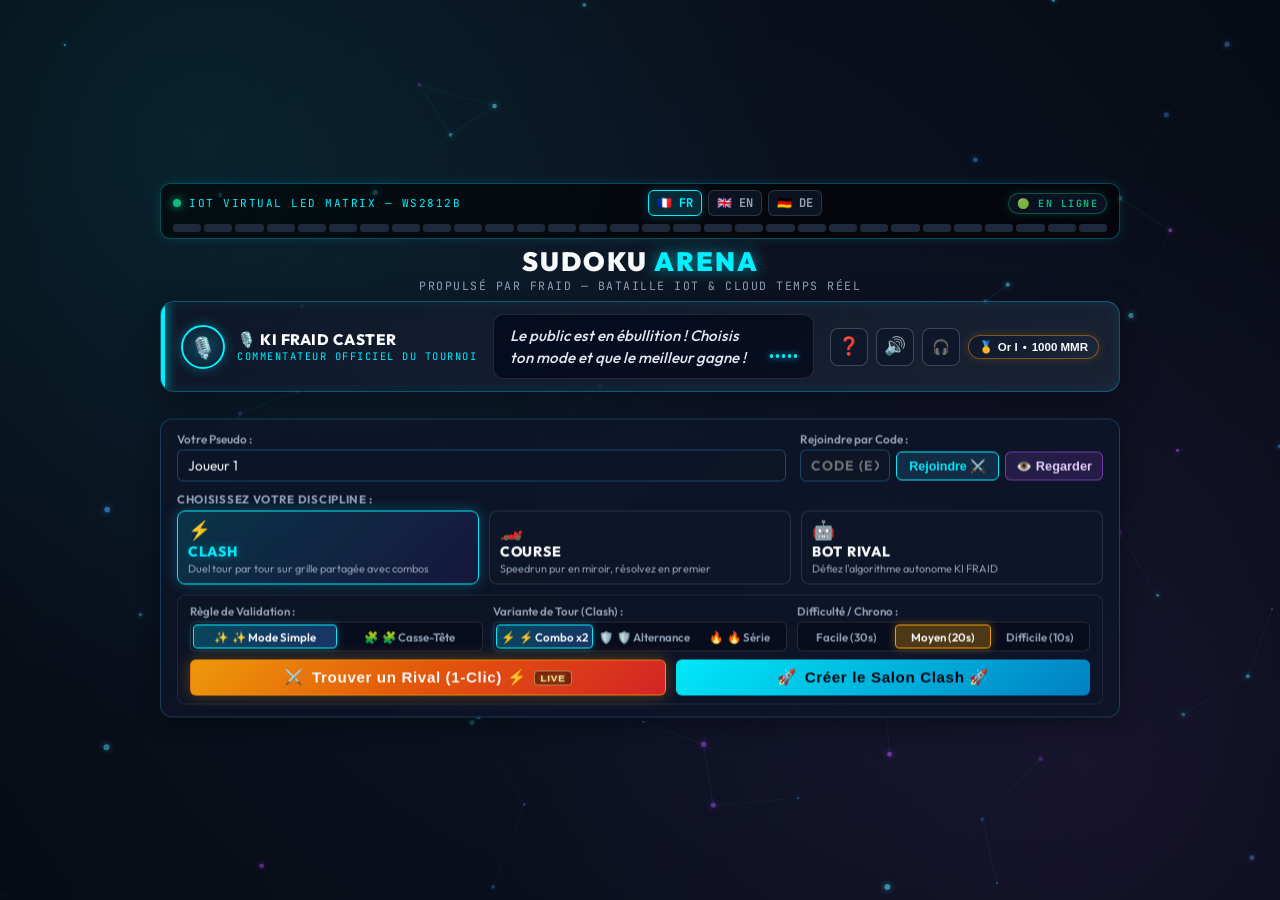
==== commit aed1fb38: "fix(mobile): resolve in-game overlap, hide caster hud in match, allow smooth scroll on short screens" ====
--- a/frontend/index.html
+++ b/frontend/index.html
@@ -10,7 +10,7 @@
     <link href="https://fonts.googleapis.com/css2?family=JetBrains+Mono:wght@400;700;800&family=Outfit:wght@300;400;600;800;900&family=Rajdhani:wght@600;700&display=swap" rel="stylesheet">
     <!-- GSAP Animation Engine -->
     <script src="https://cdnjs.cloudflare.com/ajax/libs/gsap/3.12.5/gsap.min.js"></script>
-    <link rel="stylesheet" href="css/style.css?v=19.0">
+    <link rel="stylesheet" href="css/style.css?v=20.0">
 </head>
 <body>
     <!-- Canvas particules de fond -->
--- a/frontend/css/style.css
+++ b/frontend/css/style.css
@@ -987,198 +987,201 @@
     to { opacity: 1; transform: translate(-50%, 0); }
 }
 
-/* In-Game Zero-Scroll Optimization */
-body.in-game,
-body:has(.arena-container.in-game),
-body:has(#gameSection:not(.hidden)) {
-    overflow: hidden !important;
-    padding: 0 !important;
-    align-items: stretch !important;
-    height: 100dvh !important;
-    max-height: 100dvh !important;
-}
-
-.arena-container.in-game,
-.arena-container:has(#gameSection:not(.hidden)) {
-    height: 100dvh !important;
-    max-height: 100dvh !important;
-    overflow: hidden !important;
-    padding: 2px 8px !important;
-    gap: 3px !important;
-    display: flex !important;
-    flex-direction: column !important;
-}
-
-.arena-container.in-game .brand-header,
-.arena-container:has(#gameSection:not(.hidden)) .brand-header {
-    display: none !important;
-}
-
-.arena-container.in-game .iot-led-station,
-.arena-container:has(#gameSection:not(.hidden)) .iot-led-station {
-    padding: 1px 6px !important;
-    margin: 0 !important;
-    background: transparent !important;
-    border: none !important;
-    box-shadow: none !important;
-}
-
-.arena-container.in-game .led-bar-label,
-.arena-container:has(#gameSection:not(.hidden)) .led-bar-label {
-    display: none !important; /* Masque l'intitulé et le sélecteur de langue en plein match */
-}
-
-.arena-container.in-game .led-strip,
-.arena-container:has(#gameSection:not(.hidden)) .led-strip {
-    height: 4px !important;
-}
-
-.arena-container.in-game .caster-hud-card,
-.arena-container:has(#gameSection:not(.hidden)) .caster-hud-card {
-    padding: 2px 8px !important;
-    min-height: 22px !important;
-    margin: 0 !important;
-    gap: 6px !important;
-    background: rgba(15, 23, 42, 0.95) !important;
-    border: 1px solid rgba(0, 240, 255, 0.3) !important;
-    border-radius: 6px !important;
-}
-
-.arena-container.in-game .caster-avatar-ring,
-.arena-container:has(#gameSection:not(.hidden)) .caster-avatar-ring {
-    width: 20px !important;
-    height: 20px !important;
-}
-
-.arena-container.in-game .caster-mic-glow,
-.arena-container:has(#gameSection:not(.hidden)) .caster-mic-glow {
-    font-size: 0.72rem !important;
-}
-
-.arena-container.in-game .caster-info,
-.arena-container:has(#gameSection:not(.hidden)) .caster-info {
-    display: none !important;
-}
-
-.arena-container.in-game .caster-bubble-container,
-.arena-container:has(#gameSection:not(.hidden)) .caster-bubble-container {
-    padding: 1px 6px !important;
-    background: transparent !important;
-    border: none !important;
-}
-
-.arena-container.in-game .caster-speech-text,
-.arena-container:has(#gameSection:not(.hidden)) .caster-speech-text {
-    font-size: 0.74rem !important;
-    line-height: 1.15 !important;
-    color: var(--neon-cyan) !important;
-}
-
-.arena-container.in-game .caster-audio-toggle,
-.arena-container:has(#gameSection:not(.hidden)) .caster-audio-toggle {
-    width: 20px !important;
-    height: 20px !important;
-    font-size: 0.72rem !important;
-}
-
-.arena-container.in-game .match-bar,
-.arena-container:has(#gameSection:not(.hidden)) .match-bar {
-    padding: 2px 8px !important;
-    gap: 4px !important;
-    margin: 0 !important;
-}
-
-.arena-container.in-game .turn-timer-wrapper,
-.arena-container:has(#gameSection:not(.hidden)) .turn-timer-wrapper {
-    margin-top: 1px !important;
-    padding-top: 1px !important;
-    border-top: none !important;
-}
-
-.arena-container.in-game .turn-timer-header,
-.arena-container:has(#gameSection:not(.hidden)) .turn-timer-header {
-    font-size: 0.72rem !important;
-    margin-bottom: 1px !important;
-}
-
-.arena-container.in-game .turn-timer-track,
-.arena-container:has(#gameSection:not(.hidden)) .turn-timer-track {
-    height: 3px !important;
-}
-
-.arena-container.in-game .game-layout,
-.arena-container:has(#gameSection:not(.hidden)) .game-layout {
-    flex: 1 !important;
-    min-height: 0 !important;
-    display: flex !important;
-    flex-direction: column !important;
-    gap: 4px !important;
-    overflow: hidden !important;
-}
-
-.arena-container.in-game .arena-board-wrapper,
-.arena-container:has(#gameSection:not(.hidden)) .arena-board-wrapper {
-    flex: 1 !important;
-    min-height: 0 !important;
-    display: flex !important;
-    justify-content: center !important;
-    align-items: center !important;
-    gap: 12px !important;
-    width: 100% !important;
-}
-
-.arena-container.in-game .sudoku-board-container,
-.arena-container:has(#gameSection:not(.hidden)) .sudoku-board-container {
-    padding: 1px !important;
-    display: flex !important;
-    justify-content: center !important;
-    align-items: center !important;
-    flex-shrink: 0 !important;
-}
-
-.arena-container.in-game .sudoku-grid,
-.arena-container:has(#gameSection:not(.hidden)) .sudoku-grid {
-    width: min(325px, calc(100dvh - 120px), 48vw) !important;
-    height: min(325px, calc(100dvh - 120px), 48vw) !important;
-}
-
-.arena-container.in-game .cell,
-.arena-container:has(#gameSection:not(.hidden)) .cell {
-    font-size: clamp(0.9rem, 2vh, 1.25rem) !important;
-}
-
-.arena-container.in-game .controls-container,
-.arena-container:has(#gameSection:not(.hidden)) .controls-container {
-    width: min(180px, 28vw) !important;
-    padding: 3px 6px !important;
-    gap: 4px !important;
-    max-height: min(325px, calc(100dvh - 120px)) !important;
-    justify-content: space-between !important;
-}
-
-.arena-container.in-game .numpad-grid,
-.arena-container:has(#gameSection:not(.hidden)) .numpad-grid {
-    gap: 3px !important;
-}
-
-.arena-container.in-game .numpad-btn,
-.arena-container:has(#gameSection:not(.hidden)) .numpad-btn {
-    padding: 4px 0 !important;
-    font-size: 1rem !important;
-    min-height: 28px !important;
-    border-radius: 6px !important;
-}
-
-.arena-container.in-game .board-actions,
-.arena-container:has(#gameSection:not(.hidden)) .board-actions {
-    gap: 3px !important;
-}
-
-.arena-container.in-game .board-actions .btn,
-.arena-container:has(#gameSection:not(.hidden)) .board-actions .btn {
-    padding: 4px 6px !important;
-    font-size: 0.74rem !important;
-    min-height: 26px !important;
+/* In-Game Zero-Scroll Optimization Desktop (>= 769px) */
+@media (min-width: 769px) {
+    body.in-game,
+    body:has(.arena-container.in-game),
+    body:has(#gameSection:not(.hidden)) {
+        overflow: hidden !important;
+        padding: 0 !important;
+        align-items: stretch !important;
+        height: 100dvh !important;
+        max-height: 100dvh !important;
+    }
+
+    .arena-container.in-game,
+    .arena-container:has(#gameSection:not(.hidden)) {
+        height: 100dvh !important;
+        max-height: 100dvh !important;
+        overflow: hidden !important;
+        padding: 2px 8px !important;
+        gap: 3px !important;
+        display: flex !important;
+        flex-direction: column !important;
+    }
+
+    .arena-container.in-game .brand-header,
+    .arena-container:has(#gameSection:not(.hidden)) .brand-header {
+        display: none !important;
+    }
+
+    .arena-container.in-game .iot-led-station,
+    .arena-container:has(#gameSection:not(.hidden)) .iot-led-station {
+        padding: 1px 6px !important;
+        margin: 0 !important;
+        background: transparent !important;
+        border: none !important;
+        box-shadow: none !important;
+    }
+
+    .arena-container.in-game .led-bar-label,
+    .arena-container:has(#gameSection:not(.hidden)) .led-bar-label {
+        display: none !important;
+    }
+
+    .arena-container.in-game .led-strip,
+    .arena-container:has(#gameSection:not(.hidden)) .led-strip {
+        height: 4px !important;
+    }
+
+    .arena-container.in-game .caster-hud-card,
+    .arena-container:has(#gameSection:not(.hidden)) .caster-hud-card {
+        padding: 2px 8px !important;
+        min-height: 22px !important;
+        margin: 0 !important;
+        gap: 6px !important;
+        background: rgba(15, 23, 42, 0.95) !important;
+        border: 1px solid rgba(0, 240, 255, 0.3) !important;
+        border-radius: 6px !important;
+    }
+
+    .arena-container.in-game .caster-avatar-ring,
+    .arena-container:has(#gameSection:not(.hidden)) .caster-avatar-ring {
+        width: 20px !important;
+        height: 20px !important;
+    }
+
+    .arena-container.in-game .caster-mic-glow,
+    .arena-container:has(#gameSection:not(.hidden)) .caster-mic-glow {
+        font-size: 0.72rem !important;
+    }
+
+    .arena-container.in-game .caster-info,
+    .arena-container:has(#gameSection:not(.hidden)) .caster-info {
+        display: none !important;
+    }
+
+    .arena-container.in-game .caster-bubble-container,
+    .arena-container:has(#gameSection:not(.hidden)) .caster-bubble-container {
+        padding: 1px 6px !important;
+        background: transparent !important;
+        border: none !important;
+    }
+
+    .arena-container.in-game .caster-speech-text,
+    .arena-container:has(#gameSection:not(.hidden)) .caster-speech-text {
+        font-size: 0.74rem !important;
+        line-height: 1.15 !important;
+        color: var(--neon-cyan) !important;
+    }
+
+    .arena-container.in-game .caster-audio-toggle,
+    .arena-container:has(#gameSection:not(.hidden)) .caster-audio-toggle {
+        width: 20px !important;
+        height: 20px !important;
+        font-size: 0.72rem !important;
+    }
+
+    .arena-container.in-game .match-bar,
+    .arena-container:has(#gameSection:not(.hidden)) .match-bar {
+        padding: 2px 8px !important;
+        gap: 4px !important;
+        margin: 0 !important;
+    }
+
+    .arena-container.in-game .turn-timer-wrapper,
+    .arena-container:has(#gameSection:not(.hidden)) .turn-timer-wrapper {
+        margin-top: 1px !important;
+        padding-top: 1px !important;
+        border-top: none !important;
+    }
+
+    .arena-container.in-game .turn-timer-header,
+    .arena-container:has(#gameSection:not(.hidden)) .turn-timer-header {
+        font-size: 0.72rem !important;
+        margin-bottom: 1px !important;
+    }
+
+    .arena-container.in-game .turn-timer-track,
+    .arena-container:has(#gameSection:not(.hidden)) .turn-timer-track {
+        height: 3px !important;
+    }
+
+    .arena-container.in-game .game-layout,
+    .arena-container:has(#gameSection:not(.hidden)) .game-layout {
+        flex: 1 !important;
+        min-height: 0 !important;
+        display: flex !important;
+        flex-direction: column !important;
+        gap: 4px !important;
+        overflow: hidden !important;
+    }
+
+    .arena-container.in-game .arena-board-wrapper,
+    .arena-container:has(#gameSection:not(.hidden)) .arena-board-wrapper {
+        flex: 1 !important;
+        min-height: 0 !important;
+        display: flex !important;
+        flex-direction: row !important;
+        justify-content: center !important;
+        align-items: center !important;
+        gap: 12px !important;
+        width: 100% !important;
+    }
+
+    .arena-container.in-game .sudoku-board-container,
+    .arena-container:has(#gameSection:not(.hidden)) .sudoku-board-container {
+        padding: 1px !important;
+        display: flex !important;
+        justify-content: center !important;
+        align-items: center !important;
+        flex-shrink: 0 !important;
+    }
+
+    .arena-container.in-game .sudoku-grid,
+    .arena-container:has(#gameSection:not(.hidden)) .sudoku-grid {
+        width: min(325px, calc(100dvh - 120px), 48vw) !important;
+        height: min(325px, calc(100dvh - 120px), 48vw) !important;
+    }
+
+    .arena-container.in-game .cell,
+    .arena-container:has(#gameSection:not(.hidden)) .cell {
+        font-size: clamp(0.9rem, 2vh, 1.25rem) !important;
+    }
+
+    .arena-container.in-game .controls-container,
+    .arena-container:has(#gameSection:not(.hidden)) .controls-container {
+        width: min(180px, 28vw) !important;
+        padding: 3px 6px !important;
+        gap: 4px !important;
+        max-height: min(325px, calc(100dvh - 120px)) !important;
+        justify-content: space-between !important;
+    }
+
+    .arena-container.in-game .numpad-grid,
+    .arena-container:has(#gameSection:not(.hidden)) .numpad-grid {
+        gap: 3px !important;
+    }
+
+    .arena-container.in-game .numpad-btn,
+    .arena-container:has(#gameSection:not(.hidden)) .numpad-btn {
+        padding: 4px 0 !important;
+        font-size: 1rem !important;
+        min-height: 28px !important;
+        border-radius: 6px !important;
+    }
+
+    .arena-container.in-game .board-actions,
+    .arena-container:has(#gameSection:not(.hidden)) .board-actions {
+        gap: 3px !important;
+    }
+
+    .arena-container.in-game .board-actions .btn,
+    .arena-container:has(#gameSection:not(.hidden)) .board-actions .btn {
+        padding: 4px 6px !important;
+        font-size: 0.74rem !important;
+        min-height: 26px !important;
+    }
 }
 
 /* Optimisation Spécifique Écrans de Petite Hauteur (Laptops 1366x768, écrans <= 640px) */
@@ -2979,45 +2982,153 @@
         border-radius: 10px;
     }
 
-    /* In-Game : plateau & pavé tactile */
-    .arena-container.in-game {
-        padding: 4px 6px;
-        gap: 5px;
-    }
-
-    .arena-container.in-game .match-bar {
-        padding: 4px 8px;
-        gap: 4px;
-    }
-
-    .arena-container.in-game .sudoku-grid {
-        width: min(350px, calc(100dvh - 270px), 94vw);
-        height: min(350px, calc(100dvh - 270px), 94vw);
-    }
-
-    .arena-container.in-game .controls-container {
-        padding: 4px;
-        gap: 4px;
-        max-width: min(350px, 94vw);
-    }
-
-    .arena-container.in-game .numpad-grid {
-        grid-template-columns: repeat(9, 1fr);
-        gap: 3px;
-    }
-
-    .arena-container.in-game .numpad-btn {
-        padding: 8px 0;
-        min-height: 42px;
-        font-size: 1.15rem;
-        border-radius: 6px;
+    /* In-Game : masque bandeau LED et Caster HUD pour libérer tout l'espace d'écran */
+    body.in-game,
+    body:has(.arena-container.in-game),
+    body:has(#gameSection:not(.hidden)) {
+        overflow-y: auto !important;
+        overflow-x: hidden !important;
+        height: auto !important;
+        min-height: 100dvh !important;
+        max-height: none !important;
+        -webkit-overflow-scrolling: touch !important;
+    }
+
+    .arena-container.in-game,
+    .arena-container:has(#gameSection:not(.hidden)) {
+        height: auto !important;
+        min-height: 100dvh !important;
+        max-height: none !important;
+        overflow: visible !important;
+        padding: 4px 6px 20px 6px !important;
+        gap: 6px !important;
+    }
+
+    body.in-game .brand-header,
+    body.in-game .iot-led-station,
+    body.in-game .caster-hud-card,
+    .arena-container.in-game .brand-header,
+    .arena-container.in-game .iot-led-station,
+    .arena-container.in-game .caster-hud-card,
+    body:has(#gameSection:not(.hidden)) .caster-hud-card,
+    body:has(#gameSection:not(.hidden)) .iot-led-station,
+    body:has(#gameSection:not(.hidden)) .brand-header {
+        display: none !important;
+    }
+
+    /* Le jeu s'empile verticalement et proprement */
+    .arena-container.in-game .game-layout,
+    .arena-container:has(#gameSection:not(.hidden)) .game-layout {
+        display: flex !important;
+        flex-direction: column !important;
+        align-items: center !important;
+        gap: 6px !important;
+        width: 100% !important;
+        overflow: visible !important;
+    }
+
+    .arena-container.in-game .match-bar,
+    .arena-container:has(#gameSection:not(.hidden)) .match-bar {
+        width: 100% !important;
+        max-width: 400px !important;
+        padding: 4px 8px !important;
+        gap: 4px !important;
+        margin: 0 auto !important;
+    }
+
+    /* Plateau de Sudoku centré en colonne */
+    .arena-container.in-game .arena-board-wrapper,
+    .arena-container:has(#gameSection:not(.hidden)) .arena-board-wrapper {
+        display: flex !important;
+        flex-direction: column !important;
+        align-items: center !important;
+        justify-content: flex-start !important;
+        gap: 6px !important;
+        width: 100% !important;
+        max-width: 400px !important;
+        margin: 0 auto !important;
+    }
+
+    .arena-container.in-game .sudoku-board-container,
+    .arena-container:has(#gameSection:not(.hidden)) .sudoku-board-container {
+        width: 100% !important;
+        max-width: 100% !important;
+        padding: 0 !important;
+        background: transparent !important;
+        border: none !important;
+        box-shadow: none !important;
+        display: flex !important;
+        justify-content: center !important;
+        align-items: center !important;
+    }
+
+    .arena-container.in-game .sudoku-grid,
+    .arena-container:has(#gameSection:not(.hidden)) .sudoku-grid {
+        width: min(350px, 94vw, 52vh) !important;
+        height: min(350px, 94vw, 52vh) !important;
+        aspect-ratio: 1 / 1 !important;
+        margin: 0 auto !important;
+    }
+
+    .arena-container.in-game .cell,
+    .arena-container:has(#gameSection:not(.hidden)) .cell {
+        font-size: clamp(1.1rem, 4vw, 1.45rem) !important;
+    }
+
+    /* Pavé tactile pleine largeur mobile sous la grille */
+    .arena-container.in-game .controls-container,
+    .arena-container:has(#gameSection:not(.hidden)) .controls-container {
+        width: min(350px, 94vw) !important;
+        max-width: min(350px, 94vw) !important;
+        padding: 6px 8px !important;
+        gap: 6px !important;
+        max-height: none !important;
+        margin: 0 auto !important;
+        background: rgba(15, 23, 42, 0.9) !important;
+        border: 1px solid rgba(255, 255, 255, 0.12) !important;
+        border-radius: 10px !important;
+    }
+
+    .arena-container.in-game .numpad-grid,
+    .arena-container:has(#gameSection:not(.hidden)) .numpad-grid {
+        display: grid !important;
+        grid-template-columns: repeat(9, 1fr) !important;
+        gap: 3px !important;
+        width: 100% !important;
+    }
+
+    .arena-container.in-game .numpad-btn,
+    .arena-container:has(#gameSection:not(.hidden)) .numpad-btn {
+        padding: 9px 0 !important;
+        min-height: 44px !important;
+        font-size: 1.25rem !important;
+        font-weight: 800 !important;
+        border-radius: 6px !important;
+    }
+
+    .arena-container.in-game .board-actions,
+    .arena-container:has(#gameSection:not(.hidden)) .board-actions {
+        display: flex !important;
+        gap: 8px !important;
+        width: 100% !important;
+    }
+
+    .arena-container.in-game .board-actions .btn,
+    .arena-container:has(#gameSection:not(.hidden)) .board-actions .btn {
+        flex: 1 !important;
+        height: 38px !important;
+        font-size: 0.82rem !important;
+        border-radius: 6px !important;
     }
 
     /* Barre d'émotes hype en bas du jeu */
-    .emote-hype-container {
-        padding: 3px 6px;
-        gap: 5px;
-        max-width: min(350px, 94vw);
+    .arena-container.in-game .emote-hype-container,
+    .arena-container:has(#gameSection:not(.hidden)) .emote-hype-container {
+        padding: 3px 6px !important;
+        gap: 5px !important;
+        width: min(350px, 94vw) !important;
+        max-width: min(350px, 94vw) !important;
+        margin: 0 auto !important;
     }
 
     .btn-emote {
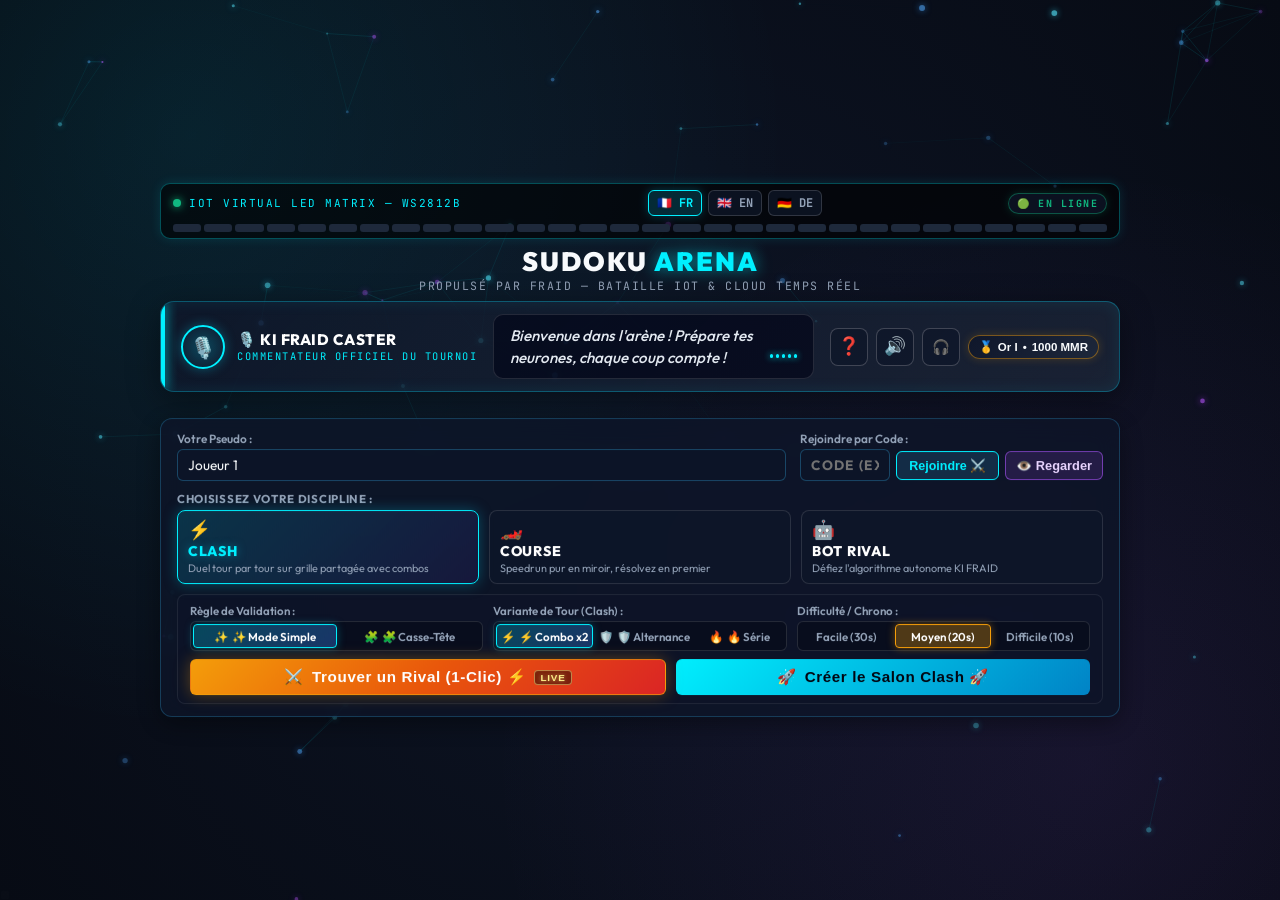
==== commit b37cafe8: "fix(mobile): enforce zero-cache headers, redirect /game.html, and optimize responsive mobile layout " ====
--- a/frontend/index.html
+++ b/frontend/index.html
@@ -10,7 +10,7 @@
     <link href="https://fonts.googleapis.com/css2?family=JetBrains+Mono:wght@400;700;800&family=Outfit:wght@300;400;600;800;900&family=Rajdhani:wght@600;700&display=swap" rel="stylesheet">
     <!-- GSAP Animation Engine -->
     <script src="https://cdnjs.cloudflare.com/ajax/libs/gsap/3.12.5/gsap.min.js"></script>
-    <link rel="stylesheet" href="css/style.css?v=20.0">
+    <link rel="stylesheet" href="css/style.css?v=22.0">
 </head>
 <body>
     <!-- Canvas particules de fond -->
--- a/frontend/css/style.css
+++ b/frontend/css/style.css
@@ -35,10 +35,14 @@
     pointer-events: none;
 }
 
+*, *::before, *::after {
+    box-sizing: border-box;
+}
+
 html, body {
     margin: 0;
     padding: 0;
-    box-sizing: border-box;
+    width: 100%;
     min-height: 100%;
 }
 
@@ -53,21 +57,24 @@
     min-height: 100vh;
     min-height: 100dvh;
     overflow-x: hidden;
-    overflow-y: auto; /* Permet le défilement fluide dans le lobby */
-    display: flex;
-    justify-content: center;
-    align-items: flex-start;
+    overflow-y: auto;
+    display: flex;
+    flex-direction: column;
+    align-items: center;
     padding: 6px 10px;
 }
 
-body.in-game,
-body:has(#gameSection:not(.hidden)),
-body:has(.arena-container.in-game) {
-    overflow: hidden !important;
-    padding: 2px 8px !important;
-    align-items: stretch !important;
-    height: 100dvh !important;
-    max-height: 100dvh !important;
+/* Verrouillage Zero-Scroll STRICTEMENT réservé au Desktop (>= 769px) */
+@media (min-width: 769px) {
+    body.in-game,
+    body:has(#gameSection:not(.hidden)),
+    body:has(.arena-container.in-game) {
+        overflow: hidden !important;
+        padding: 2px 8px !important;
+        align-items: stretch !important;
+        height: 100dvh !important;
+        max-height: 100dvh !important;
+    }
 }
 
 .arena-container {
@@ -2899,73 +2906,207 @@
    ========================================================================== */
 
 @media (max-width: 640px) {
+    body {
+        padding: 4px 6px;
+    }
+
+    .arena-container {
+        width: 100%;
+        max-width: 100%;
+        margin: 0;
+        gap: 6px;
+    }
+
+    /* Bandeau LED IoT compact & fluide */
+    .iot-led-station {
+        padding: 4px 8px;
+    }
+
+    .led-bar-label {
+        flex-wrap: wrap;
+        gap: 4px;
+        margin-bottom: 4px;
+        font-size: 10px;
+    }
+
+    .iot-title-left {
+        font-size: 0.65rem;
+    }
+
+    .iot-title-left span:last-child {
+        white-space: nowrap;
+        overflow: hidden;
+        text-overflow: ellipsis;
+        max-width: 150px;
+    }
+
+    .lang-selector-group {
+        gap: 4px;
+    }
+
+    .lang-btn {
+        padding: 2px 6px;
+        font-size: 0.70rem;
+    }
+
+    .network-badge {
+        padding: 2px 6px;
+        font-size: 0.66rem;
+    }
+
+    /* Titre Brand compact */
+    .brand-header {
+        margin: 2px 0;
+        text-align: center;
+    }
+
+    .glitch-title {
+        font-size: 1.5rem;
+        letter-spacing: 2px;
+    }
+
+    .subtitle {
+        font-size: 0.62rem;
+        letter-spacing: 0.5px;
+    }
+
     /* Header compact */
     .header-bar {
         padding: 4px 10px;
         margin-bottom: 6px;
     }
 
-    .lang-btn {
-        padding: 3px 8px;
-        font-size: 0.72rem;
-    }
-
-    .network-badge {
-        padding: 2px 7px;
-        font-size: 0.68rem;
-    }
-
     /* Lobby Command Center */
     .command-center {
-        padding: 10px 12px;
+        padding: 10px 10px;
         gap: 8px;
+        width: 100%;
+        max-width: 100%;
+        box-sizing: border-box;
     }
 
     .command-top-bar {
         flex-direction: column;
         align-items: stretch;
         gap: 8px;
-    }
-
+        width: 100%;
+    }
+
+    .player-identity-group,
     .quick-join-group {
         width: 100%;
     }
 
+    .player-identity-group input {
+        width: 100%;
+        height: 38px;
+        font-size: 0.90rem;
+        box-sizing: border-box;
+    }
+
     .quick-join-input-wrap {
+        display: grid;
+        grid-template-columns: 1fr 1fr;
+        gap: 6px;
         width: 100%;
     }
 
     .quick-join-input-wrap input {
-        flex: 1;
-        width: auto;
+        grid-column: 1 / 3;
+        width: 100%;
+        height: 38px;
+        font-size: 0.90rem;
+        box-sizing: border-box;
+    }
+
+    .btn-join-compact {
+        width: 100%;
         height: 36px;
-        font-size: 0.85rem;
-    }
-
-    .btn-join-compact {
-        padding: 8px 14px;
-        font-size: 0.82rem;
-        height: 36px;
+        padding: 0 8px;
+        font-size: 0.78rem;
+        display: flex;
+        align-items: center;
+        justify-content: center;
+    }
+
+    /* Disciplines : 1 carte par ligne avec icône à gauche */
+    .discipline-grid {
+        grid-template-columns: 1fr;
+        gap: 8px;
+        width: 100%;
+    }
+
+    .discipline-card {
+        display: grid;
+        grid-template-columns: auto 1fr;
+        grid-template-rows: auto auto;
+        gap: 2px 10px;
+        align-items: center;
+        padding: 8px 12px;
+        border-radius: 8px;
+        width: 100%;
+        box-sizing: border-box;
+    }
+
+    .discipline-icon {
+        grid-column: 1 / 2;
+        grid-row: 1 / 3;
+        font-size: 1.6rem;
+    }
+
+    .discipline-title {
+        grid-column: 2 / 3;
+        grid-row: 1 / 2;
+        font-size: 0.90rem;
+        font-weight: 800;
+        margin: 0;
+    }
+
+    .discipline-desc {
+        grid-column: 2 / 3;
+        grid-row: 2 / 3;
+        font-size: 0.70rem;
+        color: #94a3b8;
+        line-height: 1.25;
+        margin: 0;
     }
 
     /* Paramètres en 1 colonne pleine largeur pour boutons tactiles */
+    .parameters-deck {
+        padding: 8px 10px;
+        width: 100%;
+        box-sizing: border-box;
+    }
+
     .params-row,
     .params-row.two-cols {
         grid-template-columns: 1fr;
         gap: 8px;
+        width: 100%;
+    }
+
+    .param-item {
+        width: 100%;
     }
 
     .segmented-bar {
-        height: 36px;
+        height: 38px;
         padding: 3px;
         border-radius: 8px;
+        width: 100%;
+        display: flex;
     }
 
     .seg-item {
+        flex: 1;
         font-size: 0.76rem;
         font-weight: 700;
         padding: 4px 6px;
         border-radius: 6px;
+        white-space: nowrap;
+        overflow: hidden;
+        text-overflow: ellipsis;
+        text-align: center;
     }
 
     /* Boutons de lancement en pleine largeur */
@@ -3168,37 +3309,18 @@
 
 /* Très petits mobiles (<= 380px) */
 @media (max-width: 380px) {
-    .discipline-grid {
-        gap: 4px;
-    }
-
-    .discipline-card {
-        padding: 6px 4px;
-    }
-
-    .card-icon {
-        font-size: 1.15rem;
-    }
-
-    .card-title {
-        font-size: 0.70rem;
-    }
-
-    .card-subtitle {
-        font-size: 0.58rem;
-    }
-
     .profile-stats-grid {
         grid-template-columns: repeat(2, 1fr);
     }
 
     .arena-container.in-game .numpad-btn {
-        font-size: 1rem;
-        min-height: 38px;
-    }
-}
-
-
-
-
-
+        font-size: 1.1rem !important;
+        min-height: 40px !important;
+    }
+}
+
+
+
+
+
+
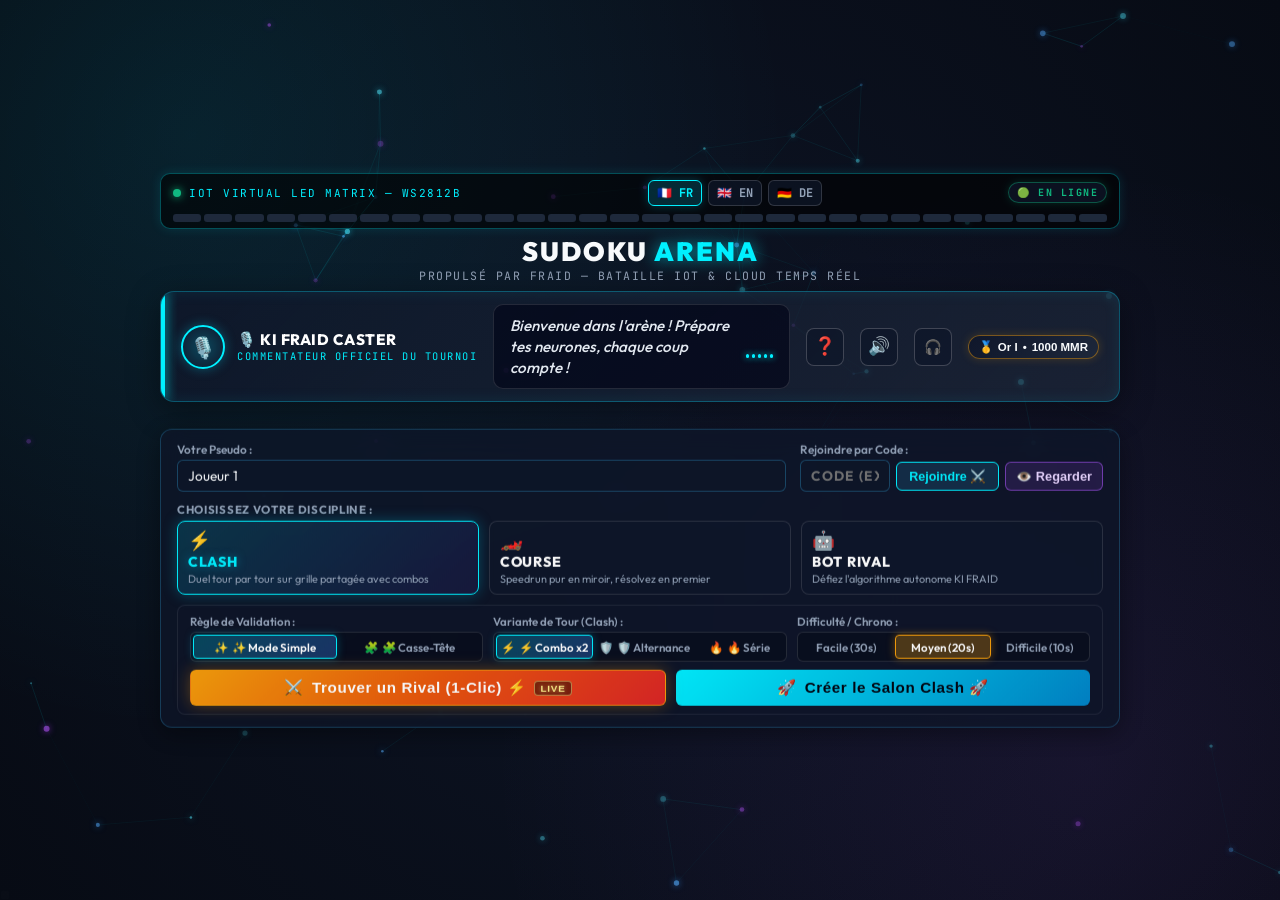
==== commit 3b1c6cf4: "fix(responsive): restore sleek 3-card e-sport layout and add targeted micro-mobile rules v24" ====
--- a/frontend/index.html
+++ b/frontend/index.html
@@ -10,7 +10,7 @@
     <link href="https://fonts.googleapis.com/css2?family=JetBrains+Mono:wght@400;700;800&family=Outfit:wght@300;400;600;800;900&family=Rajdhani:wght@600;700&display=swap" rel="stylesheet">
     <!-- GSAP Animation Engine -->
     <script src="https://cdnjs.cloudflare.com/ajax/libs/gsap/3.12.5/gsap.min.js"></script>
-    <link rel="stylesheet" href="css/style.css?v=22.0">
+    <link rel="stylesheet" href="css/style.css?v=24.0">
 </head>
 <body>
     <!-- Canvas particules de fond -->
@@ -57,16 +57,14 @@
             <div class="caster-bubble-container" id="casterSpeechBubble">
                 <p class="caster-speech-text" id="casterSpeechText">« Bienvenue dans l'arène ! Prépare tes neurones, chaque coup compte ! »</p>
             </div>
-            <div class="caster-actions-row">
-                <button id="btnOpenGuide" class="caster-audio-toggle" title="Guide & Règles de l'Arène" aria-label="Guide">❓</button>
-                <button id="btnToggleVoice" class="caster-audio-toggle" title="Activer / Couper la voix de synthèse">
-                    <span id="voiceIcon">🔊</span>
-                </button>
-                <a href="audio-benchmark.html" class="caster-audio-toggle" style="text-decoration:none;font-size:0.9rem;" title="Banc d'Essai & Choix des Voix">🎧</a>
-                <button id="btnOpenProfile" class="player-rank-pill" title="Profil & Rang E-Sport">
-                    <span id="profileRankIcon">🥇</span> <span id="profileRankTitle">Or I</span> • <span id="profileMmrText">1000 MMR</span>
-                </button>
-            </div>
+            <button id="btnOpenGuide" class="caster-audio-toggle" title="Guide & Règles de l'Arène" aria-label="Guide">❓</button>
+            <button id="btnToggleVoice" class="caster-audio-toggle" title="Activer / Couper la voix de synthèse">
+                <span id="voiceIcon">🔊</span>
+            </button>
+            <a href="audio-benchmark.html" class="caster-audio-toggle" style="text-decoration:none;font-size:0.9rem;" title="Banc d'Essai & Choix des Voix">🎧</a>
+            <button id="btnOpenProfile" class="player-rank-pill" title="Profil & Rang E-Sport">
+                <span id="profileRankIcon">🥇</span> <span id="profileRankTitle">Or I</span> • <span id="profileMmrText">1000 MMR</span>
+            </button>
         </section>
 
         <!-- Section Lobby (Arena Command Center) -->
@@ -492,9 +490,9 @@
         <div id="toastNotification" class="toast-notification hidden"></div>
     </div>
 
-    <script src="js/i18n.js?v=19.0"></script>
-    <script src="js/commentator.js?v=19.0"></script>
-    <script src="js/app.js?v=19.0"></script>
-    <script src="js/animations.js?v=19.0"></script>
+    <script src="js/i18n.js?v=18.0"></script>
+    <script src="js/commentator.js?v=18.0"></script>
+    <script src="js/app.js?v=18.0"></script>
+    <script src="js/animations.js?v=18.0"></script>
 </body>
 </html>
--- a/frontend/css/style.css
+++ b/frontend/css/style.css
@@ -35,14 +35,10 @@
     pointer-events: none;
 }
 
-*, *::before, *::after {
-    box-sizing: border-box;
-}
-
 html, body {
     margin: 0;
     padding: 0;
-    width: 100%;
+    box-sizing: border-box;
     min-height: 100%;
 }
 
@@ -57,24 +53,21 @@
     min-height: 100vh;
     min-height: 100dvh;
     overflow-x: hidden;
-    overflow-y: auto;
-    display: flex;
-    flex-direction: column;
-    align-items: center;
+    overflow-y: auto; /* Permet le défilement fluide dans le lobby */
+    display: flex;
+    justify-content: center;
+    align-items: flex-start;
     padding: 6px 10px;
 }
 
-/* Verrouillage Zero-Scroll STRICTEMENT réservé au Desktop (>= 769px) */
-@media (min-width: 769px) {
-    body.in-game,
-    body:has(#gameSection:not(.hidden)),
-    body:has(.arena-container.in-game) {
-        overflow: hidden !important;
-        padding: 2px 8px !important;
-        align-items: stretch !important;
-        height: 100dvh !important;
-        max-height: 100dvh !important;
-    }
+body.in-game,
+body:has(#gameSection:not(.hidden)),
+body:has(.arena-container.in-game) {
+    overflow: hidden !important;
+    padding: 2px 8px !important;
+    align-items: stretch !important;
+    height: 100dvh !important;
+    max-height: 100dvh !important;
 }
 
 .arena-container {
@@ -994,201 +987,198 @@
     to { opacity: 1; transform: translate(-50%, 0); }
 }
 
-/* In-Game Zero-Scroll Optimization Desktop (>= 769px) */
-@media (min-width: 769px) {
-    body.in-game,
-    body:has(.arena-container.in-game),
-    body:has(#gameSection:not(.hidden)) {
-        overflow: hidden !important;
-        padding: 0 !important;
-        align-items: stretch !important;
-        height: 100dvh !important;
-        max-height: 100dvh !important;
-    }
-
-    .arena-container.in-game,
-    .arena-container:has(#gameSection:not(.hidden)) {
-        height: 100dvh !important;
-        max-height: 100dvh !important;
-        overflow: hidden !important;
-        padding: 2px 8px !important;
-        gap: 3px !important;
-        display: flex !important;
-        flex-direction: column !important;
-    }
-
-    .arena-container.in-game .brand-header,
-    .arena-container:has(#gameSection:not(.hidden)) .brand-header {
-        display: none !important;
-    }
-
-    .arena-container.in-game .iot-led-station,
-    .arena-container:has(#gameSection:not(.hidden)) .iot-led-station {
-        padding: 1px 6px !important;
-        margin: 0 !important;
-        background: transparent !important;
-        border: none !important;
-        box-shadow: none !important;
-    }
-
-    .arena-container.in-game .led-bar-label,
-    .arena-container:has(#gameSection:not(.hidden)) .led-bar-label {
-        display: none !important;
-    }
-
-    .arena-container.in-game .led-strip,
-    .arena-container:has(#gameSection:not(.hidden)) .led-strip {
-        height: 4px !important;
-    }
-
-    .arena-container.in-game .caster-hud-card,
-    .arena-container:has(#gameSection:not(.hidden)) .caster-hud-card {
-        padding: 2px 8px !important;
-        min-height: 22px !important;
-        margin: 0 !important;
-        gap: 6px !important;
-        background: rgba(15, 23, 42, 0.95) !important;
-        border: 1px solid rgba(0, 240, 255, 0.3) !important;
-        border-radius: 6px !important;
-    }
-
-    .arena-container.in-game .caster-avatar-ring,
-    .arena-container:has(#gameSection:not(.hidden)) .caster-avatar-ring {
-        width: 20px !important;
-        height: 20px !important;
-    }
-
-    .arena-container.in-game .caster-mic-glow,
-    .arena-container:has(#gameSection:not(.hidden)) .caster-mic-glow {
-        font-size: 0.72rem !important;
-    }
-
-    .arena-container.in-game .caster-info,
-    .arena-container:has(#gameSection:not(.hidden)) .caster-info {
-        display: none !important;
-    }
-
-    .arena-container.in-game .caster-bubble-container,
-    .arena-container:has(#gameSection:not(.hidden)) .caster-bubble-container {
-        padding: 1px 6px !important;
-        background: transparent !important;
-        border: none !important;
-    }
-
-    .arena-container.in-game .caster-speech-text,
-    .arena-container:has(#gameSection:not(.hidden)) .caster-speech-text {
-        font-size: 0.74rem !important;
-        line-height: 1.15 !important;
-        color: var(--neon-cyan) !important;
-    }
-
-    .arena-container.in-game .caster-audio-toggle,
-    .arena-container:has(#gameSection:not(.hidden)) .caster-audio-toggle {
-        width: 20px !important;
-        height: 20px !important;
-        font-size: 0.72rem !important;
-    }
-
-    .arena-container.in-game .match-bar,
-    .arena-container:has(#gameSection:not(.hidden)) .match-bar {
-        padding: 2px 8px !important;
-        gap: 4px !important;
-        margin: 0 !important;
-    }
-
-    .arena-container.in-game .turn-timer-wrapper,
-    .arena-container:has(#gameSection:not(.hidden)) .turn-timer-wrapper {
-        margin-top: 1px !important;
-        padding-top: 1px !important;
-        border-top: none !important;
-    }
-
-    .arena-container.in-game .turn-timer-header,
-    .arena-container:has(#gameSection:not(.hidden)) .turn-timer-header {
-        font-size: 0.72rem !important;
-        margin-bottom: 1px !important;
-    }
-
-    .arena-container.in-game .turn-timer-track,
-    .arena-container:has(#gameSection:not(.hidden)) .turn-timer-track {
-        height: 3px !important;
-    }
-
-    .arena-container.in-game .game-layout,
-    .arena-container:has(#gameSection:not(.hidden)) .game-layout {
-        flex: 1 !important;
-        min-height: 0 !important;
-        display: flex !important;
-        flex-direction: column !important;
-        gap: 4px !important;
-        overflow: hidden !important;
-    }
-
-    .arena-container.in-game .arena-board-wrapper,
-    .arena-container:has(#gameSection:not(.hidden)) .arena-board-wrapper {
-        flex: 1 !important;
-        min-height: 0 !important;
-        display: flex !important;
-        flex-direction: row !important;
-        justify-content: center !important;
-        align-items: center !important;
-        gap: 12px !important;
-        width: 100% !important;
-    }
-
-    .arena-container.in-game .sudoku-board-container,
-    .arena-container:has(#gameSection:not(.hidden)) .sudoku-board-container {
-        padding: 1px !important;
-        display: flex !important;
-        justify-content: center !important;
-        align-items: center !important;
-        flex-shrink: 0 !important;
-    }
-
-    .arena-container.in-game .sudoku-grid,
-    .arena-container:has(#gameSection:not(.hidden)) .sudoku-grid {
-        width: min(325px, calc(100dvh - 120px), 48vw) !important;
-        height: min(325px, calc(100dvh - 120px), 48vw) !important;
-    }
-
-    .arena-container.in-game .cell,
-    .arena-container:has(#gameSection:not(.hidden)) .cell {
-        font-size: clamp(0.9rem, 2vh, 1.25rem) !important;
-    }
-
-    .arena-container.in-game .controls-container,
-    .arena-container:has(#gameSection:not(.hidden)) .controls-container {
-        width: min(180px, 28vw) !important;
-        padding: 3px 6px !important;
-        gap: 4px !important;
-        max-height: min(325px, calc(100dvh - 120px)) !important;
-        justify-content: space-between !important;
-    }
-
-    .arena-container.in-game .numpad-grid,
-    .arena-container:has(#gameSection:not(.hidden)) .numpad-grid {
-        gap: 3px !important;
-    }
-
-    .arena-container.in-game .numpad-btn,
-    .arena-container:has(#gameSection:not(.hidden)) .numpad-btn {
-        padding: 4px 0 !important;
-        font-size: 1rem !important;
-        min-height: 28px !important;
-        border-radius: 6px !important;
-    }
-
-    .arena-container.in-game .board-actions,
-    .arena-container:has(#gameSection:not(.hidden)) .board-actions {
-        gap: 3px !important;
-    }
-
-    .arena-container.in-game .board-actions .btn,
-    .arena-container:has(#gameSection:not(.hidden)) .board-actions .btn {
-        padding: 4px 6px !important;
-        font-size: 0.74rem !important;
-        min-height: 26px !important;
-    }
+/* In-Game Zero-Scroll Optimization */
+body.in-game,
+body:has(.arena-container.in-game),
+body:has(#gameSection:not(.hidden)) {
+    overflow: hidden !important;
+    padding: 0 !important;
+    align-items: stretch !important;
+    height: 100dvh !important;
+    max-height: 100dvh !important;
+}
+
+.arena-container.in-game,
+.arena-container:has(#gameSection:not(.hidden)) {
+    height: 100dvh !important;
+    max-height: 100dvh !important;
+    overflow: hidden !important;
+    padding: 2px 8px !important;
+    gap: 3px !important;
+    display: flex !important;
+    flex-direction: column !important;
+}
+
+.arena-container.in-game .brand-header,
+.arena-container:has(#gameSection:not(.hidden)) .brand-header {
+    display: none !important;
+}
+
+.arena-container.in-game .iot-led-station,
+.arena-container:has(#gameSection:not(.hidden)) .iot-led-station {
+    padding: 1px 6px !important;
+    margin: 0 !important;
+    background: transparent !important;
+    border: none !important;
+    box-shadow: none !important;
+}
+
+.arena-container.in-game .led-bar-label,
+.arena-container:has(#gameSection:not(.hidden)) .led-bar-label {
+    display: none !important; /* Masque l'intitulé et le sélecteur de langue en plein match */
+}
+
+.arena-container.in-game .led-strip,
+.arena-container:has(#gameSection:not(.hidden)) .led-strip {
+    height: 4px !important;
+}
+
+.arena-container.in-game .caster-hud-card,
+.arena-container:has(#gameSection:not(.hidden)) .caster-hud-card {
+    padding: 2px 8px !important;
+    min-height: 22px !important;
+    margin: 0 !important;
+    gap: 6px !important;
+    background: rgba(15, 23, 42, 0.95) !important;
+    border: 1px solid rgba(0, 240, 255, 0.3) !important;
+    border-radius: 6px !important;
+}
+
+.arena-container.in-game .caster-avatar-ring,
+.arena-container:has(#gameSection:not(.hidden)) .caster-avatar-ring {
+    width: 20px !important;
+    height: 20px !important;
+}
+
+.arena-container.in-game .caster-mic-glow,
+.arena-container:has(#gameSection:not(.hidden)) .caster-mic-glow {
+    font-size: 0.72rem !important;
+}
+
+.arena-container.in-game .caster-info,
+.arena-container:has(#gameSection:not(.hidden)) .caster-info {
+    display: none !important;
+}
+
+.arena-container.in-game .caster-bubble-container,
+.arena-container:has(#gameSection:not(.hidden)) .caster-bubble-container {
+    padding: 1px 6px !important;
+    background: transparent !important;
+    border: none !important;
+}
+
+.arena-container.in-game .caster-speech-text,
+.arena-container:has(#gameSection:not(.hidden)) .caster-speech-text {
+    font-size: 0.74rem !important;
+    line-height: 1.15 !important;
+    color: var(--neon-cyan) !important;
+}
+
+.arena-container.in-game .caster-audio-toggle,
+.arena-container:has(#gameSection:not(.hidden)) .caster-audio-toggle {
+    width: 20px !important;
+    height: 20px !important;
+    font-size: 0.72rem !important;
+}
+
+.arena-container.in-game .match-bar,
+.arena-container:has(#gameSection:not(.hidden)) .match-bar {
+    padding: 2px 8px !important;
+    gap: 4px !important;
+    margin: 0 !important;
+}
+
+.arena-container.in-game .turn-timer-wrapper,
+.arena-container:has(#gameSection:not(.hidden)) .turn-timer-wrapper {
+    margin-top: 1px !important;
+    padding-top: 1px !important;
+    border-top: none !important;
+}
+
+.arena-container.in-game .turn-timer-header,
+.arena-container:has(#gameSection:not(.hidden)) .turn-timer-header {
+    font-size: 0.72rem !important;
+    margin-bottom: 1px !important;
+}
+
+.arena-container.in-game .turn-timer-track,
+.arena-container:has(#gameSection:not(.hidden)) .turn-timer-track {
+    height: 3px !important;
+}
+
+.arena-container.in-game .game-layout,
+.arena-container:has(#gameSection:not(.hidden)) .game-layout {
+    flex: 1 !important;
+    min-height: 0 !important;
+    display: flex !important;
+    flex-direction: column !important;
+    gap: 4px !important;
+    overflow: hidden !important;
+}
+
+.arena-container.in-game .arena-board-wrapper,
+.arena-container:has(#gameSection:not(.hidden)) .arena-board-wrapper {
+    flex: 1 !important;
+    min-height: 0 !important;
+    display: flex !important;
+    justify-content: center !important;
+    align-items: center !important;
+    gap: 12px !important;
+    width: 100% !important;
+}
+
+.arena-container.in-game .sudoku-board-container,
+.arena-container:has(#gameSection:not(.hidden)) .sudoku-board-container {
+    padding: 1px !important;
+    display: flex !important;
+    justify-content: center !important;
+    align-items: center !important;
+    flex-shrink: 0 !important;
+}
+
+.arena-container.in-game .sudoku-grid,
+.arena-container:has(#gameSection:not(.hidden)) .sudoku-grid {
+    width: min(325px, calc(100dvh - 120px), 48vw) !important;
+    height: min(325px, calc(100dvh - 120px), 48vw) !important;
+}
+
+.arena-container.in-game .cell,
+.arena-container:has(#gameSection:not(.hidden)) .cell {
+    font-size: clamp(0.9rem, 2vh, 1.25rem) !important;
+}
+
+.arena-container.in-game .controls-container,
+.arena-container:has(#gameSection:not(.hidden)) .controls-container {
+    width: min(180px, 28vw) !important;
+    padding: 3px 6px !important;
+    gap: 4px !important;
+    max-height: min(325px, calc(100dvh - 120px)) !important;
+    justify-content: space-between !important;
+}
+
+.arena-container.in-game .numpad-grid,
+.arena-container:has(#gameSection:not(.hidden)) .numpad-grid {
+    gap: 3px !important;
+}
+
+.arena-container.in-game .numpad-btn,
+.arena-container:has(#gameSection:not(.hidden)) .numpad-btn {
+    padding: 4px 0 !important;
+    font-size: 1rem !important;
+    min-height: 28px !important;
+    border-radius: 6px !important;
+}
+
+.arena-container.in-game .board-actions,
+.arena-container:has(#gameSection:not(.hidden)) .board-actions {
+    gap: 3px !important;
+}
+
+.arena-container.in-game .board-actions .btn,
+.arena-container:has(#gameSection:not(.hidden)) .board-actions .btn {
+    padding: 4px 6px !important;
+    font-size: 0.74rem !important;
+    min-height: 26px !important;
 }
 
 /* Optimisation Spécifique Écrans de Petite Hauteur (Laptops 1366x768, écrans <= 640px) */
@@ -1633,43 +1623,16 @@
     transform: scale(1.08);
 }
 
-.caster-actions-row {
-    display: flex;
-    align-items: center;
-    gap: 8px;
-}
-
 @media (max-width: 640px) {
     .caster-hud-card {
         flex-direction: column;
-        align-items: stretch;
-        gap: 8px;
-        padding: 8px 12px;
+        align-items: flex-start;
+        gap: 10px;
+        padding: 10px 14px;
     }
     .caster-profile {
         width: 100%;
-        display: flex;
-        align-items: center;
-        gap: 8px;
-    }
-    .caster-bubble-container {
-        width: 100%;
-        padding: 6px 12px;
-        min-height: auto;
-    }
-    .caster-actions-row {
-        width: 100%;
-        display: flex;
-        align-items: center;
         justify-content: space-between;
-        gap: 6px;
-    }
-    .player-rank-pill {
-        flex: 1;
-        justify-content: center;
-        padding: 5px 10px;
-        font-size: 0.74rem;
-        white-space: nowrap;
     }
 }
 
@@ -2793,116 +2756,57 @@
     display: flex;
     justify-content: space-between;
     align-items: center;
-    background: rgba(15, 23, 42, 0.75);
-    border: 1px solid rgba(255, 255, 255, 0.08);
+    background: rgba(15, 23, 42, 0.7);
+    border: 1px solid rgba(255, 255, 255, 0.06);
     border-radius: 6px;
     padding: 6px 10px;
     font-size: 0.74rem;
-    gap: 8px;
 }
 
 .history-item.win { border-left: 3px solid var(--neon-green); }
 .history-item.loss { border-left: 3px solid var(--neon-red); }
 .history-item.draw { border-left: 3px solid #f59e0b; }
 
-.history-item-left, .leaderboard-item-left {
-    display: flex;
-    align-items: center;
-    gap: 6px;
-    flex: 1;
-    overflow: hidden;
-}
-
-.history-item-right, .leaderboard-item-right {
-    display: flex;
-    align-items: center;
-    gap: 8px;
-    white-space: nowrap;
-}
-
-.history-badge {
-    padding: 1px 5px;
-    border-radius: 4px;
-    font-size: 0.62rem;
+.history-outcome {
     font-weight: 800;
-    letter-spacing: 0.05em;
-}
-.history-badge.win { background: rgba(16, 185, 129, 0.25); color: #6ee7b7; border: 1px solid rgba(16, 185, 129, 0.4); }
-.history-badge.loss { background: rgba(239, 68, 68, 0.25); color: #fca5a5; border: 1px solid rgba(239, 68, 68, 0.4); }
-.history-badge.draw { background: rgba(245, 158, 11, 0.25); color: #fde68a; border: 1px solid rgba(245, 158, 11, 0.4); }
-
-.history-mode {
-    font-size: 0.70rem;
-    color: #94a3b8;
-    font-weight: 600;
-}
-
-.history-date {
+}
+.history-outcome.win { color: #6ee7b7; }
+.history-outcome.loss { color: #fca5a5; }
+.history-outcome.draw { color: #fde68a; }
+
+.history-meta {
     font-size: 0.65rem;
     color: #64748b;
-}
-
-.history-accuracy {
-    font-size: 0.68rem;
-    color: #cbd5e1;
 }
 
 .history-mmr {
     font-family: 'JetBrains Mono', monospace;
     font-weight: 800;
-    font-size: 0.74rem;
-}
-.history-mmr.gain { color: #10b981; }
-.history-mmr.loss { color: #ef4444; }
-
-.leaderboard-rank-icon {
-    font-size: 1rem;
+    font-size: 0.72rem;
+}
+.history-mmr.pos { color: #10b981; }
+.history-mmr.neg { color: #ef4444; }
+
+.leaderboard-item .lead-rank {
+    font-weight: 900;
+    color: #f59e0b;
     min-width: 20px;
-    text-align: center;
-}
-
-.leaderboard-player-name {
+}
+.leaderboard-item .lead-name {
+    flex: 1;
     font-weight: 700;
     color: #f1f5f9;
-    font-size: 0.76rem;
-    white-space: nowrap;
-    overflow: hidden;
-    text-overflow: ellipsis;
-}
-
-.leaderboard-league-badge {
-    background: rgba(245, 158, 11, 0.15);
-    border: 1px solid rgba(245, 158, 11, 0.35);
-    color: #f59e0b;
-    border-radius: 4px;
-    padding: 1px 5px;
-    font-size: 0.60rem;
-    font-weight: 700;
-    letter-spacing: 0.04em;
-}
-
-.leaderboard-winrate {
-    font-size: 0.68rem;
-    color: #94a3b8;
-}
-
-.leaderboard-mmr {
+    padding: 0 8px;
+}
+.leaderboard-item .lead-mmr {
     font-family: 'JetBrains Mono', monospace;
     font-weight: 800;
     color: var(--neon-cyan);
-    font-size: 0.76rem;
-}
-
-.history-empty {
-    text-align: center;
-    color: #64748b;
-    font-size: 0.75rem;
-    padding: 18px 0;
-    font-style: italic;
 }
 
 /* ==========================================================================
-   REFONTE RESPONSIVE MOBILE & PETITS ÉCRANS (<= 640px)
+   OPTIMISATIONS RESPONSIVES MOBILES CIBLÉES (<= 640px & <= 360px)
+   Préserve l'architecture e-sport d'origine (3 cartes côte-à-côte, design compact)
    ========================================================================== */
 
 @media (max-width: 640px) {
@@ -2913,11 +2817,10 @@
     .arena-container {
         width: 100%;
         max-width: 100%;
-        margin: 0;
         gap: 6px;
     }
 
-    /* Bandeau LED IoT compact & fluide */
+    /* Bandeau LED compact */
     .iot-led-station {
         padding: 4px 8px;
     }
@@ -2925,12 +2828,12 @@
     .led-bar-label {
         flex-wrap: wrap;
         gap: 4px;
-        margin-bottom: 4px;
         font-size: 10px;
     }
 
     .iot-title-left {
         font-size: 0.65rem;
+        min-width: 0;
     }
 
     .iot-title-left span:last-child {
@@ -2941,67 +2844,101 @@
     }
 
     .lang-selector-group {
-        gap: 4px;
+        gap: 3px;
     }
 
     .lang-btn {
-        padding: 2px 6px;
-        font-size: 0.70rem;
+        padding: 2px 5px;
+        font-size: 0.68rem;
     }
 
     .network-badge {
         padding: 2px 6px;
-        font-size: 0.66rem;
-    }
-
-    /* Titre Brand compact */
-    .brand-header {
-        margin: 2px 0;
-        text-align: center;
-    }
-
-    .glitch-title {
-        font-size: 1.5rem;
-        letter-spacing: 2px;
-    }
-
-    .subtitle {
-        font-size: 0.62rem;
-        letter-spacing: 0.5px;
-    }
-
-    /* Header compact */
-    .header-bar {
-        padding: 4px 10px;
-        margin-bottom: 6px;
-    }
-
-    /* Lobby Command Center */
-    .command-center {
-        padding: 10px 10px;
+        font-size: 0.64rem;
+        white-space: nowrap;
+    }
+
+    .led-strip {
+        gap: 1.5px;
+        height: 6px;
+    }
+
+    /* Pupitre Commentateur compact */
+    .caster-hud-card {
+        padding: 8px 12px;
         gap: 8px;
+    }
+
+    .caster-profile {
         width: 100%;
-        max-width: 100%;
+        display: flex;
+        align-items: center;
+        gap: 8px;
+    }
+
+    .caster-avatar-ring {
+        width: 36px;
+        height: 36px;
+        min-width: 36px;
+    }
+
+    .caster-mic-glow {
+        font-size: 1.1rem;
+    }
+
+    .caster-name {
+        font-size: 0.88rem;
+    }
+
+    .caster-badge-sub {
+        font-size: 0.58rem;
+        letter-spacing: 0.4px;
+        white-space: normal;
+        line-height: 1.15;
+    }
+
+    .caster-bubble-container {
+        width: 100%;
+        padding: 6px 10px;
         box-sizing: border-box;
     }
 
+    .caster-speech-text {
+        font-size: 0.80rem;
+        line-height: 1.25;
+    }
+
+    .caster-actions-row {
+        width: 100%;
+        display: flex;
+        align-items: center;
+        justify-content: space-between;
+        gap: 6px;
+    }
+
+    .caster-audio-toggle {
+        width: 34px;
+        height: 34px;
+        min-width: 34px;
+        font-size: 0.92rem;
+    }
+
+    .player-rank-pill {
+        flex: 1;
+        min-width: 0;
+        justify-content: center;
+        padding: 4px 6px;
+        font-size: 0.70rem;
+        white-space: nowrap;
+        overflow: hidden;
+        text-overflow: ellipsis;
+    }
+
+    /* Entrée Rapide Code Ami */
     .command-top-bar {
         flex-direction: column;
         align-items: stretch;
         gap: 8px;
-        width: 100%;
-    }
-
-    .player-identity-group,
-    .quick-join-group {
-        width: 100%;
-    }
-
-    .player-identity-group input {
-        width: 100%;
-        height: 38px;
-        font-size: 0.90rem;
-        box-sizing: border-box;
     }
 
     .quick-join-input-wrap {
@@ -3014,313 +2951,171 @@
     .quick-join-input-wrap input {
         grid-column: 1 / 3;
         width: 100%;
-        height: 38px;
-        font-size: 0.90rem;
+        height: 36px;
         box-sizing: border-box;
     }
 
     .btn-join-compact {
         width: 100%;
-        height: 36px;
-        padding: 0 8px;
+        height: 34px;
         font-size: 0.78rem;
-        display: flex;
+    }
+
+    /* Disciplines : Conserve les 3 cartes côte-à-côte avec taille compacte */
+    .discipline-grid {
+        grid-template-columns: repeat(3, 1fr);
+        gap: 6px;
+    }
+
+    .discipline-card {
+        padding: 6px 4px;
+        gap: 2px;
+        text-align: center;
         align-items: center;
-        justify-content: center;
-    }
-
-    /* Disciplines : 1 carte par ligne avec icône à gauche */
-    .discipline-grid {
-        grid-template-columns: 1fr;
-        gap: 8px;
-        width: 100%;
-    }
-
-    .discipline-card {
-        display: grid;
-        grid-template-columns: auto 1fr;
-        grid-template-rows: auto auto;
-        gap: 2px 10px;
-        align-items: center;
-        padding: 8px 12px;
-        border-radius: 8px;
-        width: 100%;
-        box-sizing: border-box;
     }
 
     .discipline-icon {
-        grid-column: 1 / 2;
-        grid-row: 1 / 3;
-        font-size: 1.6rem;
+        font-size: 1.05rem;
     }
 
     .discipline-title {
-        grid-column: 2 / 3;
-        grid-row: 1 / 2;
-        font-size: 0.90rem;
-        font-weight: 800;
-        margin: 0;
+        font-size: 0.78rem;
+        letter-spacing: 0;
     }
 
     .discipline-desc {
-        grid-column: 2 / 3;
-        grid-row: 2 / 3;
-        font-size: 0.70rem;
-        color: #94a3b8;
-        line-height: 1.25;
-        margin: 0;
-    }
-
-    /* Paramètres en 1 colonne pleine largeur pour boutons tactiles */
+        font-size: 0.60rem;
+        line-height: 1.15;
+    }
+
+    /* Paramètres : 1 ligne par réglage, barres fluides */
     .parameters-deck {
         padding: 8px 10px;
-        width: 100%;
-        box-sizing: border-box;
     }
 
     .params-row,
     .params-row.two-cols {
         grid-template-columns: 1fr;
         gap: 8px;
-        width: 100%;
-    }
-
-    .param-item {
-        width: 100%;
     }
 
     .segmented-bar {
-        height: 38px;
-        padding: 3px;
-        border-radius: 8px;
-        width: 100%;
-        display: flex;
+        height: 34px;
+        padding: 2px;
+        gap: 2px;
+        box-sizing: border-box;
     }
 
     .seg-item {
-        flex: 1;
-        font-size: 0.76rem;
-        font-weight: 700;
-        padding: 4px 6px;
-        border-radius: 6px;
+        flex: 1 1 0;
+        min-width: 0;
+        font-size: 0.72rem;
+        padding: 0 3px;
+        display: inline-flex;
+        align-items: center;
+        justify-content: center;
+        gap: 3px;
+        box-sizing: border-box;
+    }
+
+    .seg-item span {
         white-space: nowrap;
         overflow: hidden;
         text-overflow: ellipsis;
-        text-align: center;
-    }
-
-    /* Boutons de lancement en pleine largeur */
+        max-width: 100%;
+    }
+
+    .seg-item .seg-icon {
+        flex-shrink: 0;
+    }
+
+    /* Boutons de lancement pleine largeur */
     .lobby-launch-row {
         grid-template-columns: 1fr;
         gap: 8px;
-        margin-top: 2px;
-    }
-
-    .btn-main-launch,
-    .btn-matchmaking {
-        height: 48px;
-        font-size: 0.95rem;
-        border-radius: 10px;
-    }
-
-    /* In-Game : masque bandeau LED et Caster HUD pour libérer tout l'espace d'écran */
-    body.in-game,
-    body:has(.arena-container.in-game),
-    body:has(#gameSection:not(.hidden)) {
-        overflow-y: auto !important;
-        overflow-x: hidden !important;
-        height: auto !important;
-        min-height: 100dvh !important;
-        max-height: none !important;
-        -webkit-overflow-scrolling: touch !important;
-    }
-
-    .arena-container.in-game,
-    .arena-container:has(#gameSection:not(.hidden)) {
-        height: auto !important;
-        min-height: 100dvh !important;
-        max-height: none !important;
-        overflow: visible !important;
-        padding: 4px 6px 20px 6px !important;
-        gap: 6px !important;
-    }
-
+    }
+
+    .btn-matchmaking,
+    .btn-command-launch {
+        height: 46px;
+        font-size: 0.92rem;
+    }
+
+    /* Masquage des en-têtes encombrants en cours de match */
     body.in-game .brand-header,
     body.in-game .iot-led-station,
     body.in-game .caster-hud-card,
-    .arena-container.in-game .brand-header,
-    .arena-container.in-game .iot-led-station,
-    .arena-container.in-game .caster-hud-card,
-    body:has(#gameSection:not(.hidden)) .caster-hud-card,
+    body:has(#gameSection:not(.hidden)) .brand-header,
     body:has(#gameSection:not(.hidden)) .iot-led-station,
-    body:has(#gameSection:not(.hidden)) .brand-header {
+    body:has(#gameSection:not(.hidden)) .caster-hud-card {
         display: none !important;
     }
 
-    /* Le jeu s'empile verticalement et proprement */
-    .arena-container.in-game .game-layout,
-    .arena-container:has(#gameSection:not(.hidden)) .game-layout {
-        display: flex !important;
-        flex-direction: column !important;
-        align-items: center !important;
-        gap: 6px !important;
-        width: 100% !important;
-        overflow: visible !important;
-    }
-
-    .arena-container.in-game .match-bar,
-    .arena-container:has(#gameSection:not(.hidden)) .match-bar {
-        width: 100% !important;
-        max-width: 400px !important;
-        padding: 4px 8px !important;
-        gap: 4px !important;
+    .arena-container.in-game .sudoku-grid,
+    body:has(#gameSection:not(.hidden)) .sudoku-grid {
+        width: min(340px, 92vw, 50vh) !important;
+        height: min(340px, 92vw, 50vh) !important;
         margin: 0 auto !important;
     }
-
-    /* Plateau de Sudoku centré en colonne */
-    .arena-container.in-game .arena-board-wrapper,
-    .arena-container:has(#gameSection:not(.hidden)) .arena-board-wrapper {
-        display: flex !important;
-        flex-direction: column !important;
-        align-items: center !important;
-        justify-content: flex-start !important;
-        gap: 6px !important;
-        width: 100% !important;
-        max-width: 400px !important;
-        margin: 0 auto !important;
-    }
-
-    .arena-container.in-game .sudoku-board-container,
-    .arena-container:has(#gameSection:not(.hidden)) .sudoku-board-container {
-        width: 100% !important;
-        max-width: 100% !important;
-        padding: 0 !important;
-        background: transparent !important;
-        border: none !important;
-        box-shadow: none !important;
-        display: flex !important;
-        justify-content: center !important;
-        align-items: center !important;
-    }
-
-    .arena-container.in-game .sudoku-grid,
-    .arena-container:has(#gameSection:not(.hidden)) .sudoku-grid {
-        width: min(350px, 94vw, 52vh) !important;
-        height: min(350px, 94vw, 52vh) !important;
-        aspect-ratio: 1 / 1 !important;
-        margin: 0 auto !important;
-    }
-
-    .arena-container.in-game .cell,
-    .arena-container:has(#gameSection:not(.hidden)) .cell {
-        font-size: clamp(1.1rem, 4vw, 1.45rem) !important;
-    }
-
-    /* Pavé tactile pleine largeur mobile sous la grille */
-    .arena-container.in-game .controls-container,
-    .arena-container:has(#gameSection:not(.hidden)) .controls-container {
-        width: min(350px, 94vw) !important;
-        max-width: min(350px, 94vw) !important;
-        padding: 6px 8px !important;
-        gap: 6px !important;
-        max-height: none !important;
-        margin: 0 auto !important;
-        background: rgba(15, 23, 42, 0.9) !important;
-        border: 1px solid rgba(255, 255, 255, 0.12) !important;
-        border-radius: 10px !important;
-    }
-
-    .arena-container.in-game .numpad-grid,
-    .arena-container:has(#gameSection:not(.hidden)) .numpad-grid {
-        display: grid !important;
-        grid-template-columns: repeat(9, 1fr) !important;
-        gap: 3px !important;
-        width: 100% !important;
-    }
-
-    .arena-container.in-game .numpad-btn,
-    .arena-container:has(#gameSection:not(.hidden)) .numpad-btn {
-        padding: 9px 0 !important;
-        min-height: 44px !important;
-        font-size: 1.25rem !important;
-        font-weight: 800 !important;
-        border-radius: 6px !important;
-    }
-
-    .arena-container.in-game .board-actions,
-    .arena-container:has(#gameSection:not(.hidden)) .board-actions {
-        display: flex !important;
-        gap: 8px !important;
-        width: 100% !important;
-    }
-
-    .arena-container.in-game .board-actions .btn,
-    .arena-container:has(#gameSection:not(.hidden)) .board-actions .btn {
-        flex: 1 !important;
-        height: 38px !important;
-        font-size: 0.82rem !important;
-        border-radius: 6px !important;
-    }
-
-    /* Barre d'émotes hype en bas du jeu */
-    .arena-container.in-game .emote-hype-container,
-    .arena-container:has(#gameSection:not(.hidden)) .emote-hype-container {
-        padding: 3px 6px !important;
-        gap: 5px !important;
-        width: min(350px, 94vw) !important;
-        max-width: min(350px, 94vw) !important;
-        margin: 0 auto !important;
-    }
-
-    .btn-emote {
-        width: 32px;
-        height: 32px;
-        font-size: 1.05rem;
-    }
-
-    /* Modals Responsive */
-    .profile-modal-card {
-        width: min(400px, 94vw);
-        max-height: 85vh;
-        padding: 14px 14px;
-        gap: 8px;
-    }
-
-    .profile-stats-grid {
-        gap: 5px;
-    }
-
-    .pstat-box {
-        padding: 6px 4px;
-    }
-
-    .pstat-val {
-        font-size: 0.92rem;
-    }
-
-    .pstat-lbl {
+}
+
+/* Très petits écrans de smartphone (<= 360px comme iPhone SE / 320px) */
+@media (max-width: 360px) {
+    .discipline-grid {
+        gap: 4px;
+    }
+
+    .discipline-card {
+        padding: 5px 2px;
+    }
+
+    .discipline-icon {
+        font-size: 0.95rem;
+    }
+
+    .discipline-title {
+        font-size: 0.70rem;
+    }
+
+    .discipline-desc {
         font-size: 0.54rem;
-    }
-
-    .profile-tab-content {
-        max-height: 180px;
-    }
-}
-
-/* Très petits mobiles (<= 380px) */
-@media (max-width: 380px) {
-    .profile-stats-grid {
-        grid-template-columns: repeat(2, 1fr);
-    }
-
-    .arena-container.in-game .numpad-btn {
-        font-size: 1.1rem !important;
-        min-height: 40px !important;
-    }
-}
-
-
-
-
-
-
+        line-height: 1.1;
+        display: -webkit-box;
+        -webkit-line-clamp: 2;
+        -webkit-box-orient: vertical;
+        overflow: hidden;
+    }
+
+    .seg-item {
+        font-size: 0.65rem;
+        padding: 0 1px;
+        gap: 1px;
+    }
+
+    .seg-item .seg-icon {
+        font-size: 0.70rem;
+    }
+
+    .caster-avatar-ring {
+        width: 30px;
+        height: 30px;
+        min-width: 30px;
+    }
+
+    .caster-audio-toggle {
+        width: 30px;
+        height: 30px;
+        min-width: 30px;
+        font-size: 0.82rem;
+    }
+
+    .player-rank-pill {
+        padding: 3px 5px;
+        font-size: 0.64rem;
+    }
+}
+
+
+
+
+
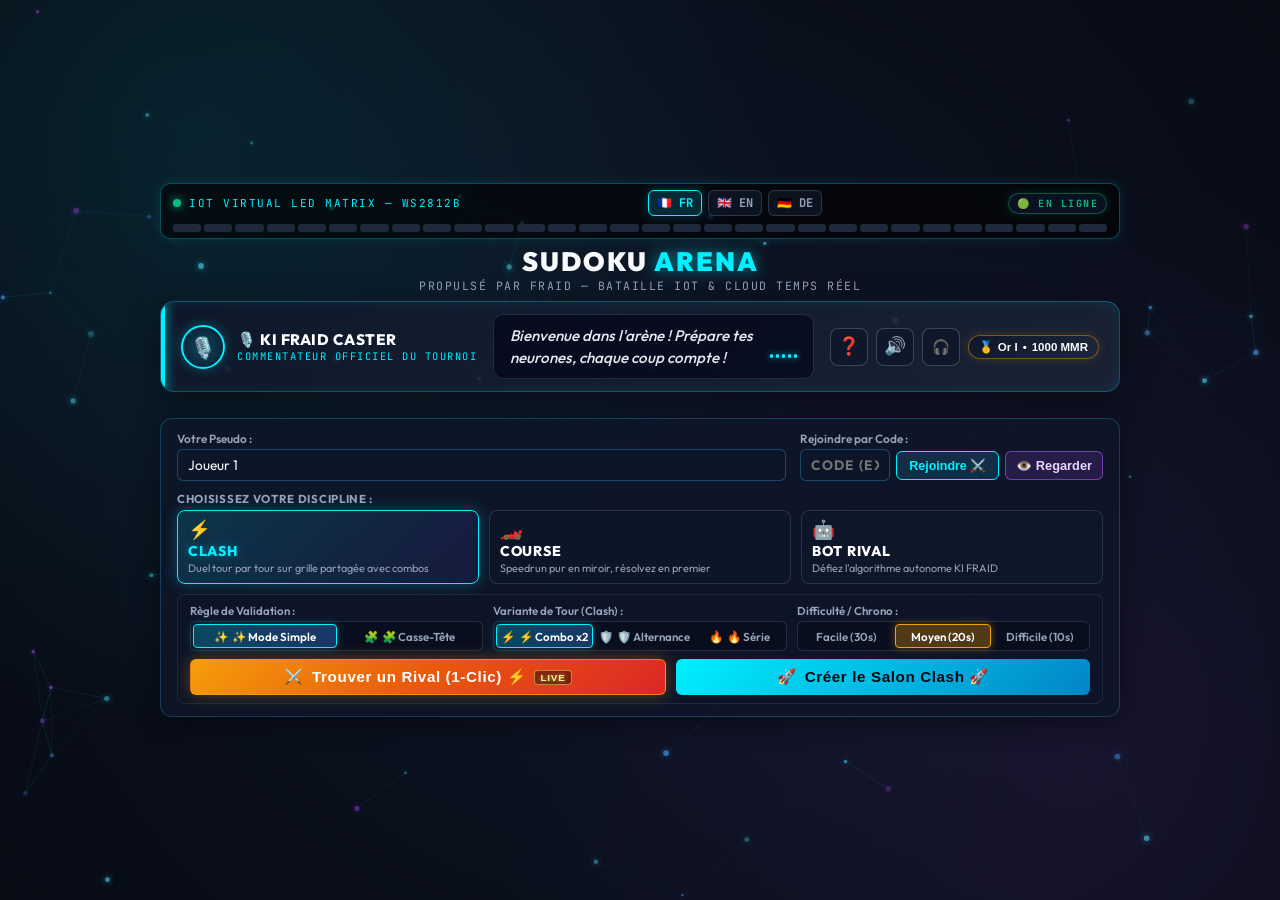
==== commit 57e66851: "fix(responsive): refonte responsive mobile, alignement caster audio et grille e-sport v26" ====
--- a/frontend/index.html
+++ b/frontend/index.html
@@ -10,7 +10,7 @@
     <link href="https://fonts.googleapis.com/css2?family=JetBrains+Mono:wght@400;700;800&family=Outfit:wght@300;400;600;800;900&family=Rajdhani:wght@600;700&display=swap" rel="stylesheet">
     <!-- GSAP Animation Engine -->
     <script src="https://cdnjs.cloudflare.com/ajax/libs/gsap/3.12.5/gsap.min.js"></script>
-    <link rel="stylesheet" href="css/style.css?v=24.0">
+    <link rel="stylesheet" href="css/style.css?v=26.0">
 </head>
 <body>
     <!-- Canvas particules de fond -->
@@ -57,14 +57,16 @@
             <div class="caster-bubble-container" id="casterSpeechBubble">
                 <p class="caster-speech-text" id="casterSpeechText">« Bienvenue dans l'arène ! Prépare tes neurones, chaque coup compte ! »</p>
             </div>
-            <button id="btnOpenGuide" class="caster-audio-toggle" title="Guide & Règles de l'Arène" aria-label="Guide">❓</button>
-            <button id="btnToggleVoice" class="caster-audio-toggle" title="Activer / Couper la voix de synthèse">
-                <span id="voiceIcon">🔊</span>
-            </button>
-            <a href="audio-benchmark.html" class="caster-audio-toggle" style="text-decoration:none;font-size:0.9rem;" title="Banc d'Essai & Choix des Voix">🎧</a>
-            <button id="btnOpenProfile" class="player-rank-pill" title="Profil & Rang E-Sport">
-                <span id="profileRankIcon">🥇</span> <span id="profileRankTitle">Or I</span> • <span id="profileMmrText">1000 MMR</span>
-            </button>
+            <div class="caster-actions-row">
+                <button id="btnOpenGuide" class="caster-audio-toggle" title="Guide & Règles de l'Arène" aria-label="Guide">❓</button>
+                <button id="btnToggleVoice" class="caster-audio-toggle" title="Activer / Couper la voix de synthèse">
+                    <span id="voiceIcon">🔊</span>
+                </button>
+                <a href="audio-benchmark.html" class="caster-audio-toggle" style="text-decoration:none;font-size:0.9rem;" title="Banc d'Essai & Choix des Voix">🎧</a>
+                <button id="btnOpenProfile" class="player-rank-pill" title="Profil & Rang E-Sport">
+                    <span id="profileRankIcon">🥇</span> <span id="profileRankTitle">Or I</span> • <span id="profileMmrText">1000 MMR</span>
+                </button>
+            </div>
         </section>
 
         <!-- Section Lobby (Arena Command Center) -->
--- a/frontend/css/style.css
+++ b/frontend/css/style.css
@@ -987,202 +987,204 @@
     to { opacity: 1; transform: translate(-50%, 0); }
 }
 
-/* In-Game Zero-Scroll Optimization */
-body.in-game,
-body:has(.arena-container.in-game),
-body:has(#gameSection:not(.hidden)) {
-    overflow: hidden !important;
-    padding: 0 !important;
-    align-items: stretch !important;
-    height: 100dvh !important;
-    max-height: 100dvh !important;
-}
-
-.arena-container.in-game,
-.arena-container:has(#gameSection:not(.hidden)) {
-    height: 100dvh !important;
-    max-height: 100dvh !important;
-    overflow: hidden !important;
-    padding: 2px 8px !important;
-    gap: 3px !important;
-    display: flex !important;
-    flex-direction: column !important;
-}
-
-.arena-container.in-game .brand-header,
-.arena-container:has(#gameSection:not(.hidden)) .brand-header {
-    display: none !important;
-}
-
-.arena-container.in-game .iot-led-station,
-.arena-container:has(#gameSection:not(.hidden)) .iot-led-station {
-    padding: 1px 6px !important;
-    margin: 0 !important;
-    background: transparent !important;
-    border: none !important;
-    box-shadow: none !important;
-}
-
-.arena-container.in-game .led-bar-label,
-.arena-container:has(#gameSection:not(.hidden)) .led-bar-label {
-    display: none !important; /* Masque l'intitulé et le sélecteur de langue en plein match */
-}
-
-.arena-container.in-game .led-strip,
-.arena-container:has(#gameSection:not(.hidden)) .led-strip {
-    height: 4px !important;
-}
-
-.arena-container.in-game .caster-hud-card,
-.arena-container:has(#gameSection:not(.hidden)) .caster-hud-card {
-    padding: 2px 8px !important;
-    min-height: 22px !important;
-    margin: 0 !important;
-    gap: 6px !important;
-    background: rgba(15, 23, 42, 0.95) !important;
-    border: 1px solid rgba(0, 240, 255, 0.3) !important;
-    border-radius: 6px !important;
-}
-
-.arena-container.in-game .caster-avatar-ring,
-.arena-container:has(#gameSection:not(.hidden)) .caster-avatar-ring {
-    width: 20px !important;
-    height: 20px !important;
-}
-
-.arena-container.in-game .caster-mic-glow,
-.arena-container:has(#gameSection:not(.hidden)) .caster-mic-glow {
-    font-size: 0.72rem !important;
-}
-
-.arena-container.in-game .caster-info,
-.arena-container:has(#gameSection:not(.hidden)) .caster-info {
-    display: none !important;
-}
-
-.arena-container.in-game .caster-bubble-container,
-.arena-container:has(#gameSection:not(.hidden)) .caster-bubble-container {
-    padding: 1px 6px !important;
-    background: transparent !important;
-    border: none !important;
-}
-
-.arena-container.in-game .caster-speech-text,
-.arena-container:has(#gameSection:not(.hidden)) .caster-speech-text {
-    font-size: 0.74rem !important;
-    line-height: 1.15 !important;
-    color: var(--neon-cyan) !important;
-}
-
-.arena-container.in-game .caster-audio-toggle,
-.arena-container:has(#gameSection:not(.hidden)) .caster-audio-toggle {
-    width: 20px !important;
-    height: 20px !important;
-    font-size: 0.72rem !important;
-}
-
-.arena-container.in-game .match-bar,
-.arena-container:has(#gameSection:not(.hidden)) .match-bar {
-    padding: 2px 8px !important;
-    gap: 4px !important;
-    margin: 0 !important;
-}
-
-.arena-container.in-game .turn-timer-wrapper,
-.arena-container:has(#gameSection:not(.hidden)) .turn-timer-wrapper {
-    margin-top: 1px !important;
-    padding-top: 1px !important;
-    border-top: none !important;
-}
-
-.arena-container.in-game .turn-timer-header,
-.arena-container:has(#gameSection:not(.hidden)) .turn-timer-header {
-    font-size: 0.72rem !important;
-    margin-bottom: 1px !important;
-}
-
-.arena-container.in-game .turn-timer-track,
-.arena-container:has(#gameSection:not(.hidden)) .turn-timer-track {
-    height: 3px !important;
-}
-
-.arena-container.in-game .game-layout,
-.arena-container:has(#gameSection:not(.hidden)) .game-layout {
-    flex: 1 !important;
-    min-height: 0 !important;
-    display: flex !important;
-    flex-direction: column !important;
-    gap: 4px !important;
-    overflow: hidden !important;
-}
-
-.arena-container.in-game .arena-board-wrapper,
-.arena-container:has(#gameSection:not(.hidden)) .arena-board-wrapper {
-    flex: 1 !important;
-    min-height: 0 !important;
-    display: flex !important;
-    justify-content: center !important;
-    align-items: center !important;
-    gap: 12px !important;
-    width: 100% !important;
-}
-
-.arena-container.in-game .sudoku-board-container,
-.arena-container:has(#gameSection:not(.hidden)) .sudoku-board-container {
-    padding: 1px !important;
-    display: flex !important;
-    justify-content: center !important;
-    align-items: center !important;
-    flex-shrink: 0 !important;
-}
-
-.arena-container.in-game .sudoku-grid,
-.arena-container:has(#gameSection:not(.hidden)) .sudoku-grid {
-    width: min(325px, calc(100dvh - 120px), 48vw) !important;
-    height: min(325px, calc(100dvh - 120px), 48vw) !important;
-}
-
-.arena-container.in-game .cell,
-.arena-container:has(#gameSection:not(.hidden)) .cell {
-    font-size: clamp(0.9rem, 2vh, 1.25rem) !important;
-}
-
-.arena-container.in-game .controls-container,
-.arena-container:has(#gameSection:not(.hidden)) .controls-container {
-    width: min(180px, 28vw) !important;
-    padding: 3px 6px !important;
-    gap: 4px !important;
-    max-height: min(325px, calc(100dvh - 120px)) !important;
-    justify-content: space-between !important;
-}
-
-.arena-container.in-game .numpad-grid,
-.arena-container:has(#gameSection:not(.hidden)) .numpad-grid {
-    gap: 3px !important;
-}
-
-.arena-container.in-game .numpad-btn,
-.arena-container:has(#gameSection:not(.hidden)) .numpad-btn {
-    padding: 4px 0 !important;
-    font-size: 1rem !important;
-    min-height: 28px !important;
-    border-radius: 6px !important;
-}
-
-.arena-container.in-game .board-actions,
-.arena-container:has(#gameSection:not(.hidden)) .board-actions {
-    gap: 3px !important;
-}
-
-.arena-container.in-game .board-actions .btn,
-.arena-container:has(#gameSection:not(.hidden)) .board-actions .btn {
-    padding: 4px 6px !important;
-    font-size: 0.74rem !important;
-    min-height: 26px !important;
-}
-
-/* Optimisation Spécifique Écrans de Petite Hauteur (Laptops 1366x768, écrans <= 640px) */
-@media (max-height: 640px) {
+/* In-Game Zero-Scroll Optimization Desktop & Grand Écran (>= 769px ou Paysage large) */
+@media (min-width: 769px), (orientation: landscape) and (min-width: 600px) {
+    body.in-game,
+    body:has(.arena-container.in-game),
+    body:has(#gameSection:not(.hidden)) {
+        overflow: hidden !important;
+        padding: 0 !important;
+        align-items: stretch !important;
+        height: 100dvh !important;
+        max-height: 100dvh !important;
+    }
+
+    .arena-container.in-game,
+    .arena-container:has(#gameSection:not(.hidden)) {
+        height: 100dvh !important;
+        max-height: 100dvh !important;
+        overflow: hidden !important;
+        padding: 2px 8px !important;
+        gap: 3px !important;
+        display: flex !important;
+        flex-direction: column !important;
+    }
+
+    .arena-container.in-game .brand-header,
+    .arena-container:has(#gameSection:not(.hidden)) .brand-header {
+        display: none !important;
+    }
+
+    .arena-container.in-game .iot-led-station,
+    .arena-container:has(#gameSection:not(.hidden)) .iot-led-station {
+        padding: 1px 6px !important;
+        margin: 0 !important;
+        background: transparent !important;
+        border: none !important;
+        box-shadow: none !important;
+    }
+
+    .arena-container.in-game .led-bar-label,
+    .arena-container:has(#gameSection:not(.hidden)) .led-bar-label {
+        display: none !important; /* Masque l'intitulé et le sélecteur de langue en plein match */
+    }
+
+    .arena-container.in-game .led-strip,
+    .arena-container:has(#gameSection:not(.hidden)) .led-strip {
+        height: 4px !important;
+    }
+
+    .arena-container.in-game .caster-hud-card,
+    .arena-container:has(#gameSection:not(.hidden)) .caster-hud-card {
+        padding: 2px 8px !important;
+        min-height: 22px !important;
+        margin: 0 !important;
+        gap: 6px !important;
+        background: rgba(15, 23, 42, 0.95) !important;
+        border: 1px solid rgba(0, 240, 255, 0.3) !important;
+        border-radius: 6px !important;
+    }
+
+    .arena-container.in-game .caster-avatar-ring,
+    .arena-container:has(#gameSection:not(.hidden)) .caster-avatar-ring {
+        width: 20px !important;
+        height: 20px !important;
+    }
+
+    .arena-container.in-game .caster-mic-glow,
+    .arena-container:has(#gameSection:not(.hidden)) .caster-mic-glow {
+        font-size: 0.72rem !important;
+    }
+
+    .arena-container.in-game .caster-info,
+    .arena-container:has(#gameSection:not(.hidden)) .caster-info {
+        display: none !important;
+    }
+
+    .arena-container.in-game .caster-bubble-container,
+    .arena-container:has(#gameSection:not(.hidden)) .caster-bubble-container {
+        padding: 1px 6px !important;
+        background: transparent !important;
+        border: none !important;
+    }
+
+    .arena-container.in-game .caster-speech-text,
+    .arena-container:has(#gameSection:not(.hidden)) .caster-speech-text {
+        font-size: 0.74rem !important;
+        line-height: 1.15 !important;
+        color: var(--neon-cyan) !important;
+    }
+
+    .arena-container.in-game .caster-audio-toggle,
+    .arena-container:has(#gameSection:not(.hidden)) .caster-audio-toggle {
+        width: 20px !important;
+        height: 20px !important;
+        font-size: 0.72rem !important;
+    }
+
+    .arena-container.in-game .match-bar,
+    .arena-container:has(#gameSection:not(.hidden)) .match-bar {
+        padding: 2px 8px !important;
+        gap: 4px !important;
+        margin: 0 !important;
+    }
+
+    .arena-container.in-game .turn-timer-wrapper,
+    .arena-container:has(#gameSection:not(.hidden)) .turn-timer-wrapper {
+        margin-top: 1px !important;
+        padding-top: 1px !important;
+        border-top: none !important;
+    }
+
+    .arena-container.in-game .turn-timer-header,
+    .arena-container:has(#gameSection:not(.hidden)) .turn-timer-header {
+        font-size: 0.72rem !important;
+        margin-bottom: 1px !important;
+    }
+
+    .arena-container.in-game .turn-timer-track,
+    .arena-container:has(#gameSection:not(.hidden)) .turn-timer-track {
+        height: 3px !important;
+    }
+
+    .arena-container.in-game .game-layout,
+    .arena-container:has(#gameSection:not(.hidden)) .game-layout {
+        flex: 1 !important;
+        min-height: 0 !important;
+        display: flex !important;
+        flex-direction: column !important;
+        gap: 4px !important;
+        overflow: hidden !important;
+    }
+
+    .arena-container.in-game .arena-board-wrapper,
+    .arena-container:has(#gameSection:not(.hidden)) .arena-board-wrapper {
+        flex: 1 !important;
+        min-height: 0 !important;
+        display: flex !important;
+        justify-content: center !important;
+        align-items: center !important;
+        gap: 12px !important;
+        width: 100% !important;
+    }
+
+    .arena-container.in-game .sudoku-board-container,
+    .arena-container:has(#gameSection:not(.hidden)) .sudoku-board-container {
+        padding: 1px !important;
+        display: flex !important;
+        justify-content: center !important;
+        align-items: center !important;
+        flex-shrink: 0 !important;
+    }
+
+    .arena-container.in-game .sudoku-grid,
+    .arena-container:has(#gameSection:not(.hidden)) .sudoku-grid {
+        width: min(325px, calc(100dvh - 120px), 48vw) !important;
+        height: min(325px, calc(100dvh - 120px), 48vw) !important;
+    }
+
+    .arena-container.in-game .cell,
+    .arena-container:has(#gameSection:not(.hidden)) .cell {
+        font-size: clamp(0.9rem, 2vh, 1.25rem) !important;
+    }
+
+    .arena-container.in-game .controls-container,
+    .arena-container:has(#gameSection:not(.hidden)) .controls-container {
+        width: min(180px, 28vw) !important;
+        padding: 3px 6px !important;
+        gap: 4px !important;
+        max-height: min(325px, calc(100dvh - 120px)) !important;
+        justify-content: space-between !important;
+    }
+
+    .arena-container.in-game .numpad-grid,
+    .arena-container:has(#gameSection:not(.hidden)) .numpad-grid {
+        gap: 3px !important;
+    }
+
+    .arena-container.in-game .numpad-btn,
+    .arena-container:has(#gameSection:not(.hidden)) .numpad-btn {
+        padding: 4px 0 !important;
+        font-size: 1rem !important;
+        min-height: 28px !important;
+        border-radius: 6px !important;
+    }
+
+    .arena-container.in-game .board-actions,
+    .arena-container:has(#gameSection:not(.hidden)) .board-actions {
+        gap: 3px !important;
+    }
+
+    .arena-container.in-game .board-actions .btn,
+    .arena-container:has(#gameSection:not(.hidden)) .board-actions .btn {
+        padding: 4px 6px !important;
+        font-size: 0.74rem !important;
+        min-height: 26px !important;
+    }
+}
+
+/* Optimisation Spécifique Écrans de Petite Hauteur Desktop/Laptop (Laptops 1366x768, écrans <= 640px) */
+@media (min-width: 601px) and (max-height: 640px) {
     .arena-container.in-game,
     .arena-container:has(#gameSection:not(.hidden)) {
         padding: 1px 6px !important;
@@ -1601,6 +1603,13 @@
     0% { transform: scale(0.97); opacity: 0.6; }
     50% { transform: scale(1.02); }
     100% { transform: scale(1); opacity: 1; }
+}
+
+.caster-actions-row {
+    display: flex;
+    align-items: center;
+    gap: 8px;
+    flex-shrink: 0;
 }
 
 .caster-audio-toggle {
@@ -3051,11 +3060,201 @@
         display: none !important;
     }
 
+    /* Autorise le scroll vertical fluide sur mobile pour ne jamais tronquer la vue */
+    body.in-game,
+    body:has(#gameSection:not(.hidden)) {
+        overflow-y: auto !important;
+        overflow-x: hidden !important;
+        height: auto !important;
+        min-height: 100dvh !important;
+        max-height: none !important;
+        -webkit-overflow-scrolling: touch !important;
+    }
+
+    .arena-container.in-game,
+    .arena-container:has(#gameSection:not(.hidden)) {
+        height: auto !important;
+        min-height: 100dvh !important;
+        max-height: none !important;
+        overflow: visible !important;
+        padding: 4px 6px 24px 6px !important;
+        gap: 6px !important;
+    }
+
+    /* En match mobile portrait : empilement vertical propre (grille au-dessus, pavé tactile dessous) */
+    .arena-container.in-game .game-layout,
+    body:has(#gameSection:not(.hidden)) .game-layout {
+        display: flex !important;
+        flex-direction: column !important;
+        align-items: center !important;
+        gap: 6px !important;
+        width: 100% !important;
+        overflow: visible !important;
+    }
+
+    .arena-container.in-game .match-bar,
+    body:has(#gameSection:not(.hidden)) .match-bar {
+        width: 100% !important;
+        max-width: 380px !important;
+        padding: 4px 8px !important;
+        gap: 4px !important;
+        margin: 0 auto !important;
+    }
+
+    .arena-container.in-game .arena-board-wrapper,
+    body:has(#gameSection:not(.hidden)) .arena-board-wrapper {
+        display: flex !important;
+        flex-direction: column !important;
+        align-items: center !important;
+        justify-content: flex-start !important;
+        gap: 8px !important;
+        width: 100% !important;
+        max-width: 380px !important;
+        margin: 0 auto !important;
+    }
+
+    .arena-container.in-game .sudoku-board-container,
+    body:has(#gameSection:not(.hidden)) .sudoku-board-container {
+        width: 100% !important;
+        max-width: 100% !important;
+        display: flex !important;
+        justify-content: center !important;
+        align-items: center !important;
+        padding: 0 !important;
+        background: transparent !important;
+        border: none !important;
+        box-shadow: none !important;
+    }
+
     .arena-container.in-game .sudoku-grid,
     body:has(#gameSection:not(.hidden)) .sudoku-grid {
-        width: min(340px, 92vw, 50vh) !important;
-        height: min(340px, 92vw, 50vh) !important;
+        width: min(360px, 92vw, 48vh) !important;
+        height: min(360px, 92vw, 48vh) !important;
+        aspect-ratio: 1 / 1 !important;
         margin: 0 auto !important;
+    }
+
+    .arena-container.in-game .cell,
+    body:has(#gameSection:not(.hidden)) .cell {
+        font-size: clamp(1.1rem, 4vw, 1.45rem) !important;
+    }
+
+    /* Pavé tactile pleine largeur mobile sous la grille avec cibles >= 44px */
+    .arena-container.in-game .controls-container,
+    body:has(#gameSection:not(.hidden)) .controls-container {
+        width: min(360px, 92vw) !important;
+        max-width: min(360px, 92vw) !important;
+        padding: 8px 8px !important;
+        gap: 6px !important;
+        max-height: none !important;
+        margin: 0 auto !important;
+        background: rgba(15, 23, 42, 0.9) !important;
+        border: 1px solid rgba(255, 255, 255, 0.12) !important;
+        border-radius: 10px !important;
+    }
+
+    .arena-container.in-game .numpad-grid,
+    body:has(#gameSection:not(.hidden)) .numpad-grid {
+        display: grid !important;
+        grid-template-columns: repeat(9, 1fr) !important;
+        gap: 4px !important;
+        width: 100% !important;
+    }
+
+    .arena-container.in-game .numpad-btn,
+    body:has(#gameSection:not(.hidden)) .numpad-btn {
+        padding: 10px 0 !important;
+        min-height: 44px !important;
+        font-size: 1.25rem !important;
+        font-weight: 800 !important;
+        border-radius: 6px !important;
+    }
+
+    .arena-container.in-game .board-actions,
+    body:has(#gameSection:not(.hidden)) .board-actions {
+        display: flex !important;
+        gap: 8px !important;
+        width: 100% !important;
+    }
+
+    .arena-container.in-game .board-actions .btn,
+    body:has(#gameSection:not(.hidden)) .board-actions .btn {
+        flex: 1 !important;
+        height: 42px !important;
+        font-size: 0.85rem !important;
+        border-radius: 6px !important;
+    }
+
+    .arena-container.in-game .emote-hype-container,
+    body:has(#gameSection:not(.hidden)) .emote-hype-container {
+        padding: 4px 6px !important;
+        width: 100% !important;
+    }
+
+    .btn-emote {
+        height: 36px !important;
+        font-size: 1.15rem !important;
+    }
+
+    /* Modales fluides sur mobile */
+    .modal-card,
+    .guide-modal-card,
+    .profile-modal-card,
+    .matchmaking-card {
+        max-width: min(94vw, 440px) !important;
+        max-height: 85vh !important;
+        overflow-y: auto !important;
+        padding: 14px 14px !important;
+    }
+
+    .btn-close-modal {
+        min-width: 38px;
+        min-height: 38px;
+        font-size: 1.1rem;
+    }
+}
+
+/* Smartphone Paysage (ex: 844x390, 915x412) : Grille et pavé côte-à-côte */
+@media (max-height: 520px) and (orientation: landscape) {
+    body.in-game .brand-header,
+    body.in-game .iot-led-station,
+    body.in-game .caster-hud-card,
+    body:has(#gameSection:not(.hidden)) .brand-header,
+    body:has(#gameSection:not(.hidden)) .iot-led-station,
+    body:has(#gameSection:not(.hidden)) .caster-hud-card {
+        display: none !important;
+    }
+
+    .arena-container.in-game .arena-board-wrapper,
+    body:has(#gameSection:not(.hidden)) .arena-board-wrapper {
+        flex-direction: row !important;
+        align-items: center !important;
+        justify-content: center !important;
+        gap: 10px !important;
+    }
+
+    .arena-container.in-game .sudoku-grid,
+    body:has(#gameSection:not(.hidden)) .sudoku-grid {
+        width: min(calc(100vh - 60px), 48vw) !important;
+        height: min(calc(100vh - 60px), 48vw) !important;
+    }
+
+    .arena-container.in-game .controls-container,
+    body:has(#gameSection:not(.hidden)) .controls-container {
+        width: min(220px, 42vw) !important;
+        max-height: min(calc(100vh - 60px), 340px) !important;
+    }
+
+    .arena-container.in-game .numpad-grid,
+    body:has(#gameSection:not(.hidden)) .numpad-grid {
+        grid-template-columns: repeat(3, 1fr) !important;
+        gap: 3px !important;
+    }
+
+    .arena-container.in-game .numpad-btn,
+    body:has(#gameSection:not(.hidden)) .numpad-btn {
+        min-height: 34px !important;
+        font-size: 1.05rem !important;
     }
 }
 
@@ -3113,9 +3312,15 @@
         padding: 3px 5px;
         font-size: 0.64rem;
     }
-}
-
-
-
-
-
+
+    .arena-container.in-game .numpad-btn,
+    body:has(#gameSection:not(.hidden)) .numpad-btn {
+        min-height: 38px !important;
+        font-size: 1.1rem !important;
+    }
+}
+
+
+
+
+
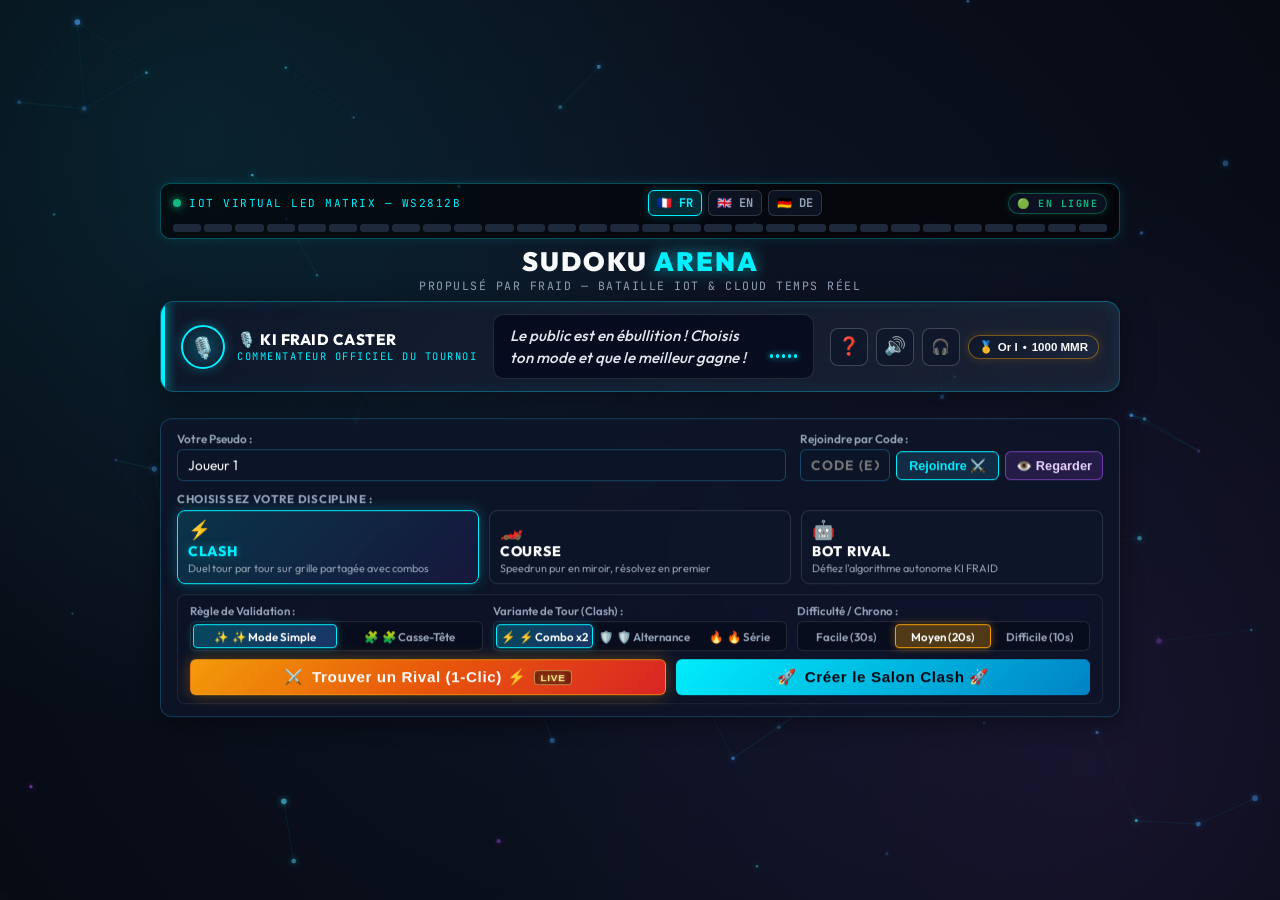
==== commit 3cfbef38: "feat(gameplay): modale de confirmation avant de quitter et modale de paramètres audio/langue sans in" ====
--- a/frontend/index.html
+++ b/frontend/index.html
@@ -10,7 +10,7 @@
     <link href="https://fonts.googleapis.com/css2?family=JetBrains+Mono:wght@400;700;800&family=Outfit:wght@300;400;600;800;900&family=Rajdhani:wght@600;700&display=swap" rel="stylesheet">
     <!-- GSAP Animation Engine -->
     <script src="https://cdnjs.cloudflare.com/ajax/libs/gsap/3.12.5/gsap.min.js"></script>
-    <link rel="stylesheet" href="css/style.css?v=26.0">
+    <link rel="stylesheet" href="css/style.css?v=27.0">
 </head>
 <body>
     <!-- Canvas particules de fond -->
@@ -62,7 +62,7 @@
                 <button id="btnToggleVoice" class="caster-audio-toggle" title="Activer / Couper la voix de synthèse">
                     <span id="voiceIcon">🔊</span>
                 </button>
-                <a href="audio-benchmark.html" class="caster-audio-toggle" style="text-decoration:none;font-size:0.9rem;" title="Banc d'Essai & Choix des Voix">🎧</a>
+                <button id="btnOpenSettings" class="caster-audio-toggle" style="font-size:0.95rem;" title="Paramètres Audio & Langue" aria-label="Paramètres">🎧</button>
                 <button id="btnOpenProfile" class="player-rank-pill" title="Profil & Rang E-Sport">
                     <span id="profileRankIcon">🥇</span> <span id="profileRankTitle">Or I</span> • <span id="profileMmrText">1000 MMR</span>
                 </button>
@@ -196,6 +196,7 @@
                     <span id="displayModeBadge" class="mode-badge">⚡ CLASH</span>
                     <span id="displaySpectatorBadge" class="spectator-badge-pill" title="Spectateurs en direct">👁️ <span id="spectatorCount">0</span></span>
                     <span id="spectatorRoleTag" class="spectator-role-tag hidden" data-i18n="spectator_role_label">MODE SPECTATEUR</span>
+                    <button id="btnGameSettings" class="btn-game-settings" title="Paramètres Audio & Langue" aria-label="Paramètres">⚙️</button>
                 </div>
 
                 <!-- Ghost Progress Bars -->
@@ -488,6 +489,82 @@
             </div>
         </div>
 
+        <!-- Modal Confirmation Quitter la Partie -->
+        <div id="quitConfirmModal" class="modal-overlay hidden">
+            <div class="modal-card glass-card quit-confirm-card">
+                <div class="quit-modal-icon">⚠️</div>
+                <h3 class="quit-modal-title" data-i18n="quit_modal_title">QUITTER LE MATCH ?</h3>
+                <p class="quit-modal-desc" data-i18n="quit_modal_desc">Voulez-vous vraiment quitter le match en cours ? Votre score et votre progression dans ce duel seront perdus.</p>
+                <div class="quit-modal-actions">
+                    <button id="btnCancelQuit" class="btn btn-secondary btn-sm" data-i18n="quit_modal_cancel">Continuer à jouer 🎮</button>
+                    <button id="btnConfirmQuit" class="btn btn-danger btn-sm" data-i18n="quit_modal_confirm">Quitter 🚪</button>
+                </div>
+            </div>
+        </div>
+
+        <!-- Modal Paramètres Audio & Langue -->
+        <div id="settingsModal" class="modal-overlay hidden">
+            <div class="modal-card glass-card settings-modal-card">
+                <div class="settings-modal-header">
+                    <span class="settings-badge-pill" data-i18n="settings_modal_title">⚙️ PARAMÈTRES AUDIO & LANGUE</span>
+                    <button id="btnCloseSettings" class="btn-close-modal" aria-label="Fermer">✕</button>
+                </div>
+
+                <div class="settings-modal-body">
+                    <!-- Sélecteur de Langue -->
+                    <div class="settings-group">
+                        <label class="settings-group-title" data-i18n="settings_lang_label">Langue du jeu :</label>
+                        <div class="settings-lang-row">
+                            <button class="settings-lang-btn active" data-lang="fr">🇫🇷 Français</button>
+                            <button class="settings-lang-btn" data-lang="en">🇬🇧 English</button>
+                            <button class="settings-lang-btn" data-lang="de">🇩🇪 Deutsch</button>
+                        </div>
+                    </div>
+
+                    <!-- Options Audio -->
+                    <div class="settings-group">
+                        <div class="settings-toggle-row">
+                            <div>
+                                <span class="settings-label-bold" data-i18n="settings_voice_label">Voix KI FRAID Caster :</span>
+                                <span id="settingsVoiceStatus" class="settings-status-tag">Activée</span>
+                            </div>
+                            <button id="btnSettingsToggleVoice" class="btn btn-sm btn-secondary">🔊 Voix ON</button>
+                        </div>
+                        <div class="settings-slider-row">
+                            <label data-i18n="settings_volume_voice">Volume Voix :</label>
+                            <input type="range" id="settingsVoiceVolume" min="0" max="1" step="0.05" value="0.85">
+                            <span id="settingsVoiceVolValue">85%</span>
+                        </div>
+                    </div>
+
+                    <div class="settings-group">
+                        <div class="settings-toggle-row">
+                            <div>
+                                <span class="settings-label-bold" data-i18n="settings_sfx_label">Effets Sonores (SFX) :</span>
+                                <span id="settingsSfxStatus" class="settings-status-tag">Activés</span>
+                            </div>
+                            <button id="btnSettingsToggleSfx" class="btn btn-sm btn-secondary">🔔 SFX ON</button>
+                        </div>
+                        <div class="settings-slider-row">
+                            <label data-i18n="settings_volume_sfx">Volume SFX :</label>
+                            <input type="range" id="settingsSfxVolume" min="0" max="1" step="0.05" value="0.65">
+                            <span id="settingsSfxVolValue">65%</span>
+                        </div>
+                    </div>
+
+                    <!-- Test Vocal -->
+                    <div class="settings-test-row">
+                        <button id="btnSettingsTestVoice" class="btn btn-ai btn-sm" data-i18n="settings_test_btn">Tester la Voix 🎙️</button>
+                        <a href="audio-benchmark.html" target="_blank" class="settings-bench-link" data-i18n="settings_bench_link">Laboratoire Audio complet ↗</a>
+                    </div>
+                </div>
+
+                <div class="settings-modal-footer">
+                    <button id="btnSettingsDone" class="btn btn-primary btn-sm">Valider & Fermer ✕</button>
+                </div>
+            </div>
+        </div>
+
         <!-- Toast de Notification (Feedbacks rejets / alertes) -->
         <div id="toastNotification" class="toast-notification hidden"></div>
     </div>
--- a/frontend/css/style.css
+++ b/frontend/css/style.css
@@ -1993,6 +1993,213 @@
 }
 
 /* ==========================================================================
+   Modale Confirmation Quitter & Modale Paramètres Audio/Langue
+   ========================================================================== */
+.quit-confirm-card {
+    max-width: 380px;
+    width: 90%;
+    text-align: center;
+    padding: 20px 22px;
+    border: 1px solid rgba(239, 68, 68, 0.4);
+    box-shadow: 0 0 30px rgba(239, 68, 68, 0.25), 0 15px 40px rgba(0, 0, 0, 0.7);
+}
+
+.quit-modal-icon {
+    font-size: 2.4rem;
+    margin-bottom: 6px;
+    animation: micPulse 1.5s infinite ease-in-out;
+}
+
+.quit-modal-title {
+    font-family: 'Rajdhani', sans-serif;
+    font-size: 1.35rem;
+    font-weight: 800;
+    color: #f59e0b;
+    margin-bottom: 8px;
+    letter-spacing: 0.05em;
+}
+
+.quit-modal-desc {
+    color: #cbd5e1;
+    font-size: 0.85rem;
+    line-height: 1.4;
+    margin-bottom: 18px;
+}
+
+.quit-modal-actions {
+    display: flex;
+    gap: 10px;
+    justify-content: center;
+}
+
+.settings-modal-card {
+    max-width: 440px;
+    width: 92%;
+    padding: 18px 20px;
+    background: rgba(10, 15, 30, 0.96);
+    border: 1px solid rgba(0, 240, 255, 0.4);
+    box-shadow: 0 0 35px rgba(0, 240, 255, 0.2), 0 15px 40px rgba(0, 0, 0, 0.75);
+    border-radius: 12px;
+}
+
+.settings-modal-header {
+    display: flex;
+    justify-content: space-between;
+    align-items: center;
+    margin-bottom: 14px;
+}
+
+.settings-badge-pill {
+    font-size: 0.78rem;
+    font-weight: 800;
+    color: var(--neon-cyan);
+    letter-spacing: 0.06em;
+    font-family: 'Rajdhani', sans-serif;
+}
+
+.settings-modal-body {
+    display: flex;
+    flex-direction: column;
+    gap: 12px;
+}
+
+.settings-group {
+    background: rgba(15, 23, 42, 0.8);
+    border: 1px solid rgba(255, 255, 255, 0.08);
+    border-radius: 8px;
+    padding: 10px 12px;
+    display: flex;
+    flex-direction: column;
+    gap: 8px;
+}
+
+.settings-group-title {
+    font-size: 0.72rem;
+    font-weight: 700;
+    color: #94a3b8;
+    text-transform: uppercase;
+    letter-spacing: 0.05em;
+}
+
+.settings-lang-row {
+    display: grid;
+    grid-template-columns: repeat(3, 1fr);
+    gap: 6px;
+}
+
+.settings-lang-btn {
+    background: rgba(30, 41, 59, 0.6);
+    border: 1px solid rgba(255, 255, 255, 0.12);
+    border-radius: 6px;
+    padding: 6px 4px;
+    font-size: 0.74rem;
+    font-weight: 700;
+    color: #e2e8f0;
+    cursor: pointer;
+    transition: all 0.2s ease;
+}
+
+.settings-lang-btn.active {
+    background: rgba(0, 240, 255, 0.15);
+    border-color: var(--neon-cyan);
+    color: var(--neon-cyan);
+    box-shadow: 0 0 10px rgba(0, 240, 255, 0.25);
+}
+
+.settings-toggle-row {
+    display: flex;
+    justify-content: space-between;
+    align-items: center;
+}
+
+.settings-label-bold {
+    font-size: 0.82rem;
+    font-weight: 700;
+    color: #f1f5f9;
+}
+
+.settings-status-tag {
+    font-size: 0.68rem;
+    font-weight: 700;
+    padding: 2px 6px;
+    border-radius: 4px;
+    background: rgba(16, 185, 129, 0.2);
+    color: #10b981;
+    margin-left: 6px;
+}
+
+.settings-status-tag.off {
+    background: rgba(239, 68, 68, 0.2);
+    color: #ef4444;
+}
+
+.settings-slider-row {
+    display: flex;
+    align-items: center;
+    gap: 8px;
+    font-size: 0.75rem;
+    color: #94a3b8;
+}
+
+.settings-slider-row input[type="range"] {
+    flex: 1;
+    accent-color: var(--neon-cyan);
+    height: 4px;
+    cursor: pointer;
+}
+
+.settings-slider-row span {
+    font-family: 'JetBrains Mono', monospace;
+    font-size: 0.72rem;
+    min-width: 32px;
+    text-align: right;
+    color: var(--neon-cyan);
+}
+
+.settings-test-row {
+    display: flex;
+    justify-content: space-between;
+    align-items: center;
+    gap: 8px;
+    padding: 4px 0;
+}
+
+.settings-bench-link {
+    color: #94a3b8;
+    font-size: 0.72rem;
+    text-decoration: underline;
+    transition: color 0.2s ease;
+}
+
+.settings-bench-link:hover {
+    color: var(--neon-cyan);
+}
+
+.settings-modal-footer {
+    margin-top: 14px;
+    display: flex;
+    justify-content: flex-end;
+}
+
+.btn-game-settings {
+    background: rgba(15, 23, 42, 0.7);
+    border: 1px solid rgba(255, 255, 255, 0.15);
+    border-radius: 6px;
+    color: #94a3b8;
+    cursor: pointer;
+    padding: 2px 7px;
+    font-size: 0.82rem;
+    transition: all 0.2s ease;
+    margin-left: auto;
+}
+
+.btn-game-settings:hover {
+    color: var(--neon-cyan);
+    border-color: var(--neon-cyan);
+    transform: scale(1.08);
+}
+
+/* ==========================================================================
    Post-Game E-Sport Debrief Card
    ========================================================================== */
 
@@ -3200,7 +3407,9 @@
     .modal-card,
     .guide-modal-card,
     .profile-modal-card,
-    .matchmaking-card {
+    .matchmaking-card,
+    .settings-modal-card,
+    .quit-confirm-card {
         max-width: min(94vw, 440px) !important;
         max-height: 85vh !important;
         overflow-y: auto !important;
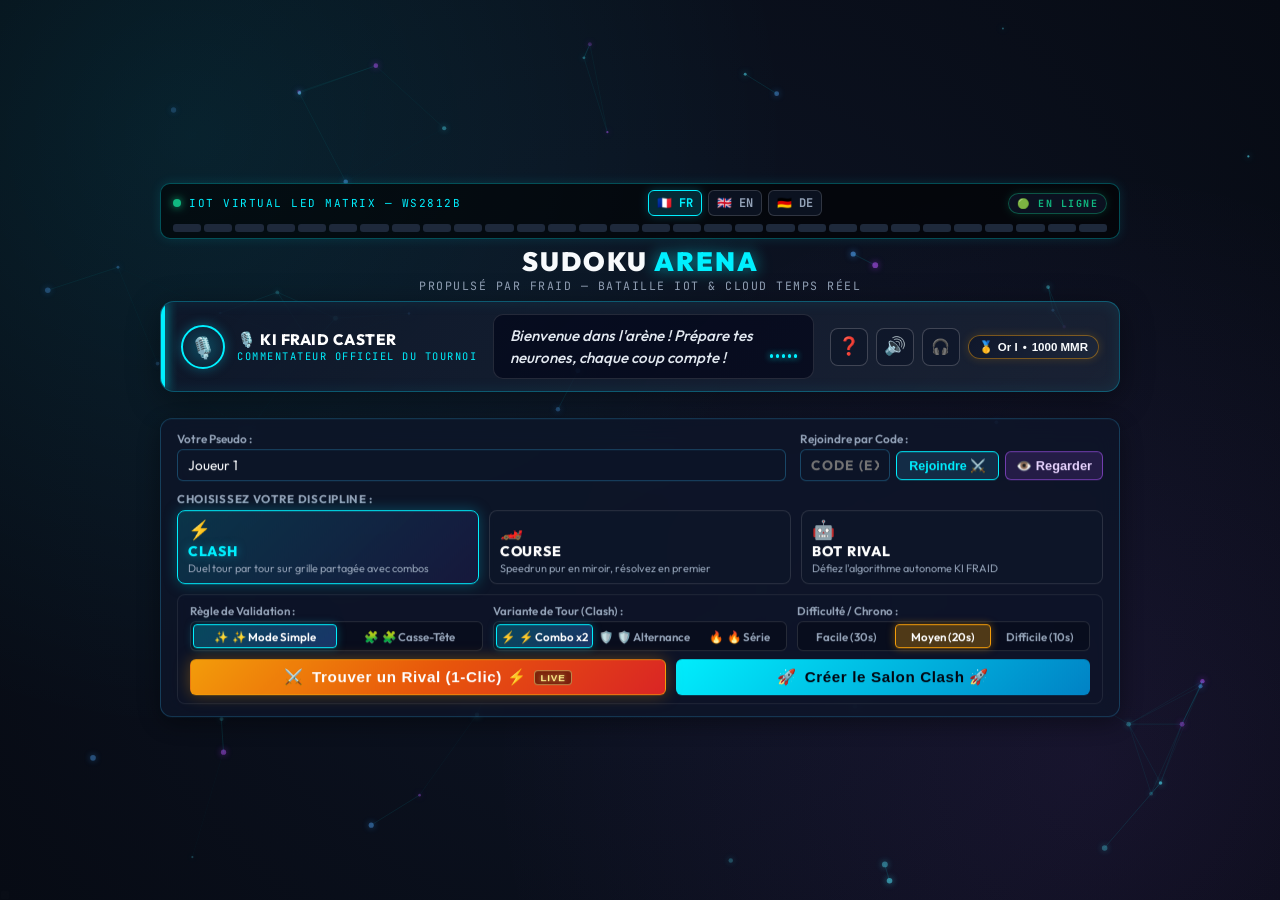
==== commit 8924a72f: "fix(responsive): adaptation tablette 768px et suppression du debordement horizontal en allemand v28" ====
--- a/frontend/index.html
+++ b/frontend/index.html
@@ -10,7 +10,7 @@
     <link href="https://fonts.googleapis.com/css2?family=JetBrains+Mono:wght@400;700;800&family=Outfit:wght@300;400;600;800;900&family=Rajdhani:wght@600;700&display=swap" rel="stylesheet">
     <!-- GSAP Animation Engine -->
     <script src="https://cdnjs.cloudflare.com/ajax/libs/gsap/3.12.5/gsap.min.js"></script>
-    <link rel="stylesheet" href="css/style.css?v=27.0">
+    <link rel="stylesheet" href="css/style.css?v=28.0">
 </head>
 <body>
     <!-- Canvas particules de fond -->
--- a/frontend/css/style.css
+++ b/frontend/css/style.css
@@ -1632,7 +1632,7 @@
     transform: scale(1.08);
 }
 
-@media (max-width: 640px) {
+@media (max-width: 820px) {
     .caster-hud-card {
         flex-direction: column;
         align-items: flex-start;
@@ -2364,7 +2364,7 @@
     grid-template-columns: 1fr;
 }
 
-@media (max-width: 640px) {
+@media (max-width: 820px) {
     .lobby-launch-row {
         grid-template-columns: 1fr;
     }
@@ -3021,18 +3021,26 @@
 }
 
 /* ==========================================================================
-   OPTIMISATIONS RESPONSIVES MOBILES CIBLÉES (<= 640px & <= 360px)
-   Préserve l'architecture e-sport d'origine (3 cartes côte-à-côte, design compact)
+   OPTIMISATIONS RESPONSIVES TABLETTE & MOBILE (<= 820px & <= 360px)
+   Préserve l'architecture e-sport (3 cartes côte-à-côte, fluidité sans débordement)
    ========================================================================== */
 
-@media (max-width: 640px) {
+@media (max-width: 820px) {
+    html, body {
+        width: 100%;
+        max-width: 100vw;
+        overflow-x: hidden !important;
+    }
+
     body {
-        padding: 4px 6px;
+        padding: 4px 8px;
     }
 
     .arena-container {
         width: 100%;
         max-width: 100%;
+        box-sizing: border-box;
+        overflow-x: hidden;
         gap: 6px;
     }
 
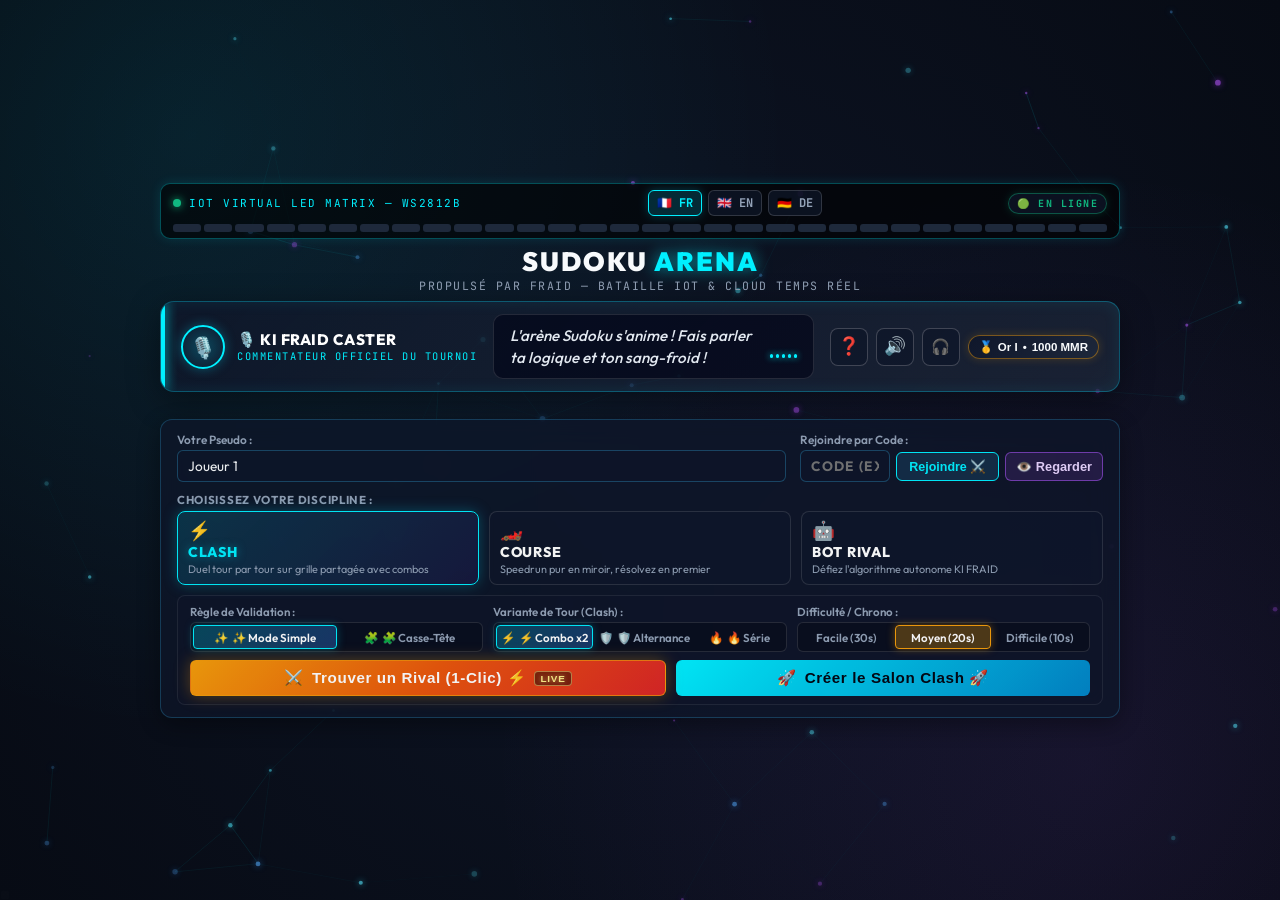
==== commit 99557f3a: "fix(audio-combo-quit): prononciation naturelle de Fraid, mute commentateur en jeu, regle combo 1/4 t" ====
--- a/frontend/index.html
+++ b/frontend/index.html
@@ -196,6 +196,7 @@
                     <span id="displayModeBadge" class="mode-badge">⚡ CLASH</span>
                     <span id="displaySpectatorBadge" class="spectator-badge-pill" title="Spectateurs en direct">👁️ <span id="spectatorCount">0</span></span>
                     <span id="spectatorRoleTag" class="spectator-role-tag hidden" data-i18n="spectator_role_label">MODE SPECTATEUR</span>
+                    <button id="btnInGameMute" class="btn-game-mute" title="Couper / Activer la voix (Touche M)" aria-label="Couper la voix">🔊</button>
                     <button id="btnGameSettings" class="btn-game-settings" title="Paramètres Audio & Langue" aria-label="Paramètres">⚙️</button>
                 </div>
 
--- a/frontend/css/style.css
+++ b/frontend/css/style.css
@@ -3537,7 +3537,31 @@
     }
 }
 
-
-
-
-
+/* Boutons de contrôle in-game (Mute & Settings) */
+.btn-game-mute,
+.btn-game-settings {
+    background: rgba(15, 23, 42, 0.75);
+    border: 1px solid rgba(255, 255, 255, 0.18);
+    color: #f8fafc;
+    border-radius: 8px;
+    padding: 4px 8px;
+    font-size: 0.95rem;
+    cursor: pointer;
+    display: inline-flex;
+    align-items: center;
+    justify-content: center;
+    transition: all 0.2s ease;
+    backdrop-filter: blur(8px);
+}
+
+.btn-game-mute:hover,
+.btn-game-settings:hover {
+    border-color: #38bdf8;
+    background: rgba(56, 189, 248, 0.2);
+    transform: scale(1.08);
+}
+
+
+
+
+
